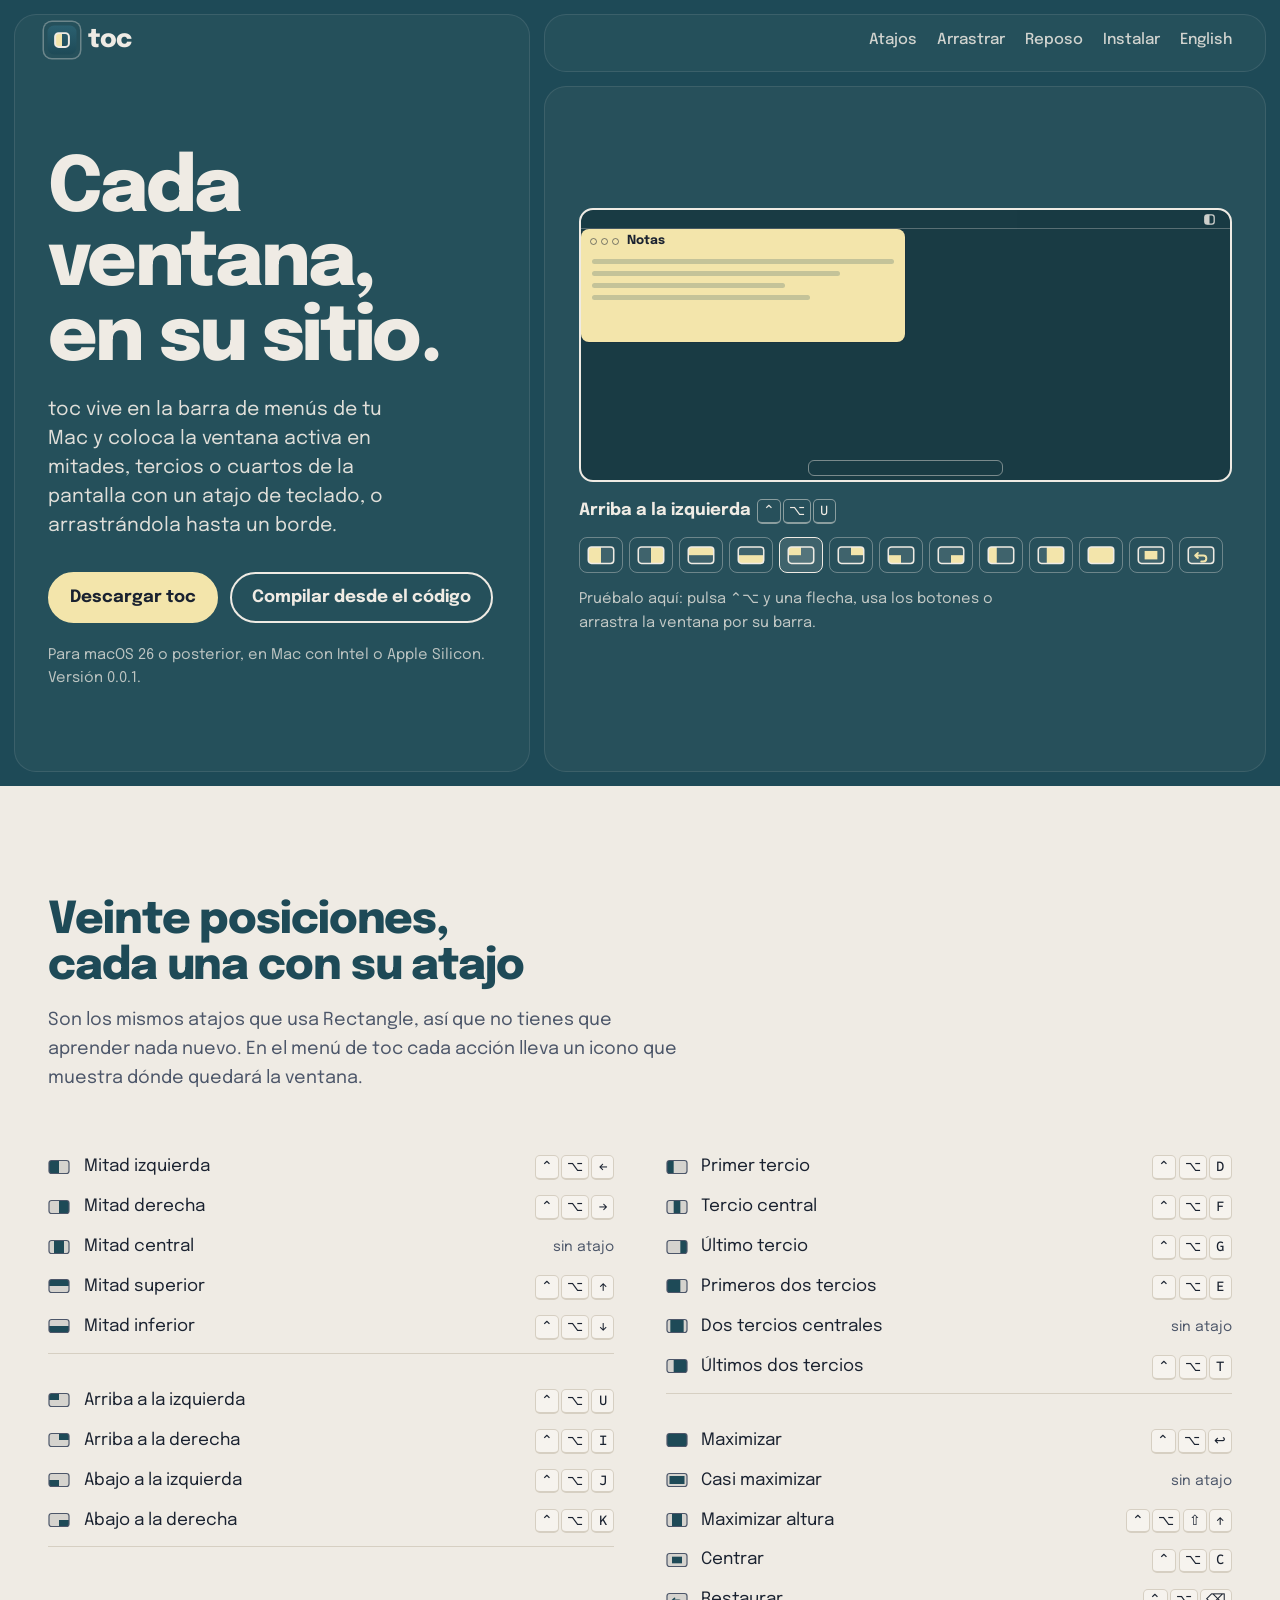
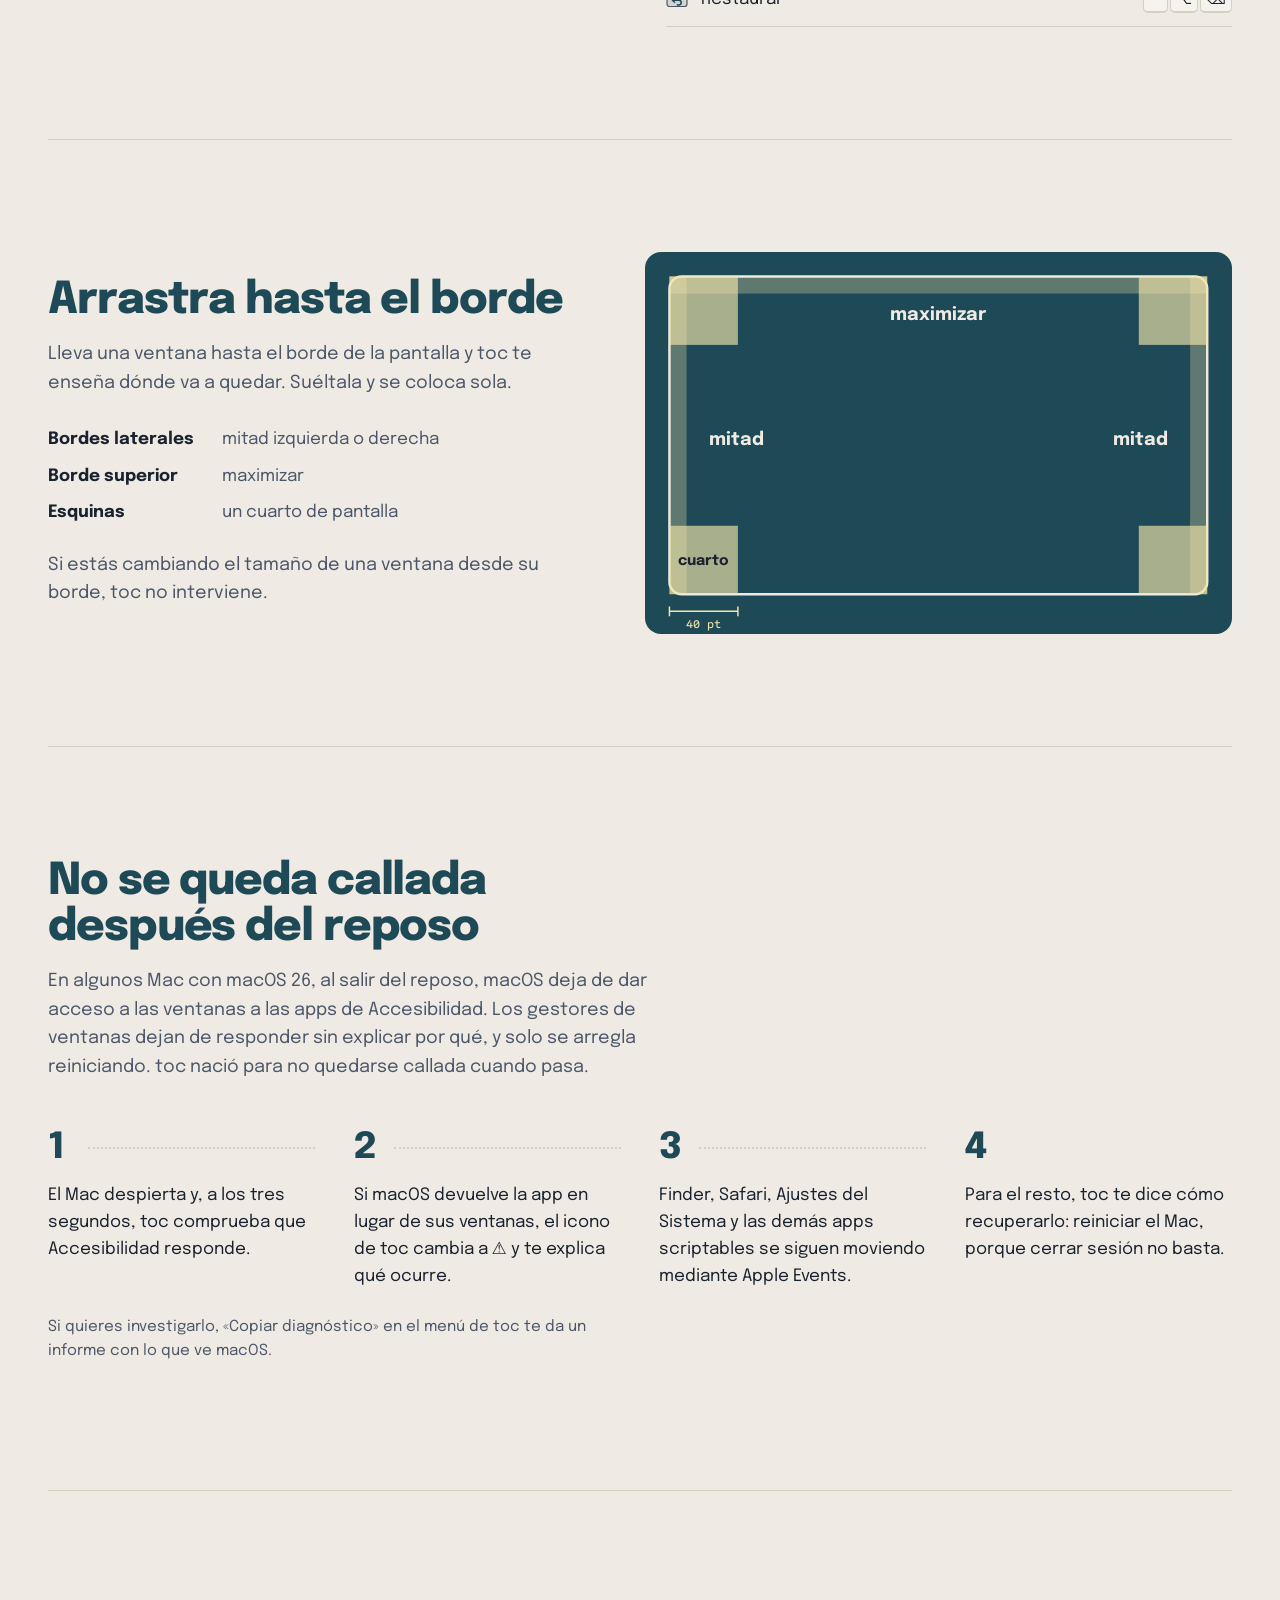
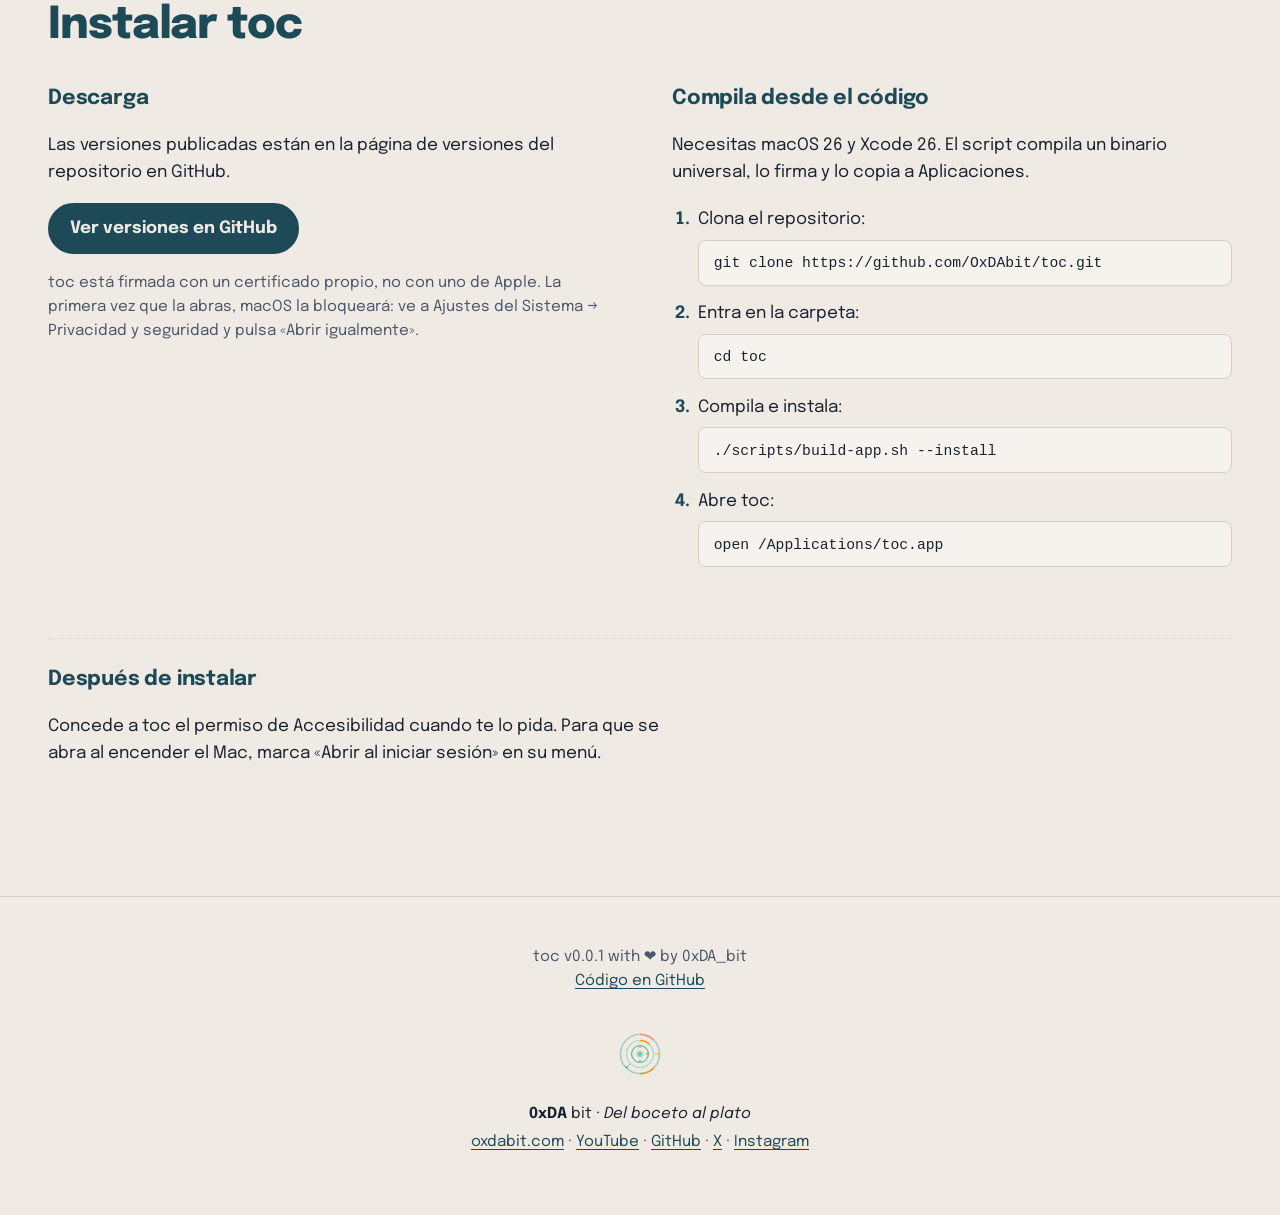
==== index.html @ fbb69087 "Vuelve a la demo limpia del principio, en azul petróleo La pantalla de la demo recupera el estilo de" ====
<!doctype html>
<!--
-------------------------------------------------------------------------------
Name:     index.html
Purpose:  Web de presentación de toc (castellano). Generada por
          tools/build.py: no se edita a mano.
Version:  v0.0.1
Author:   David Alvarez Medina aka 0xDA_bit
Created:  20/11/2026
-------------------------------------------------------------------------------
-->
<html lang="es">
<head>
<meta charset="utf-8">
<meta name="viewport" content="width=device-width, initial-scale=1">
<title>toc: coloca tus ventanas en macOS</title>
<meta name="description" content="toc es una app de la barra de menús para macOS que coloca la ventana activa en mitades, tercios o cuartos de la pantalla con un atajo o arrastrándola a un borde.">
<meta name="color-scheme" content="light dark">
<meta name="theme-color" content="#1e4a57">
<link rel="alternate" hreflang="es" href="https://oxdabit.github.io/toc/">
<link rel="alternate" hreflang="en" href="https://oxdabit.github.io/toc/en/">
<link rel="icon" href="assets/toc.svg" type="image/svg+xml">
<link rel="preconnect" href="https://fonts.googleapis.com">
<link rel="preconnect" href="https://fonts.gstatic.com" crossorigin>
<link rel="stylesheet" href="https://fonts.googleapis.com/css2?family=Epilogue:wght@400;500;700;800&family=Sometype+Mono:wght@500&display=swap">
<link rel="stylesheet" href="assets/style.css">
<script defer src="assets/demo.js"></script>
</head>
<body>
<a class="skip" href="#contenido">Saltar al contenido</a>

<header class="hero">
  <div class="hero-tiles" aria-hidden="true"><i></i><i></i><i></i></div>
  <nav class="top" aria-label="toc">
    <a class="wordmark" href="./"><img src="assets/toc.svg" alt="" width="36" height="36">toc</a>
    <ul>
      <li><a href="#atajos">Atajos</a></li>
      <li><a href="#arrastrar">Arrastrar</a></li>
      <li><a href="#reposo">Reposo</a></li>
      <li><a href="#instalar">Instalar</a></li>
      <li><a href="en/" hreflang="en" lang="en">English</a></li>
    </ul>
  </nav>

  <div class="hero-grid">
    <div class="hero-copy">
      <h1>Cada ventana, en su sitio.</h1>
      <p class="lede">toc vive en la barra de menús de tu Mac y coloca la ventana activa en mitades, tercios o cuartos de la pantalla con un atajo de teclado, o arrastrándola hasta un borde.</p>
      <p class="actions">
        <a class="button primary" href="https://github.com/OxDAbit/toc/releases">Descargar toc</a>
        <a class="button ghost" href="#compilar">Compilar desde el código</a>
      </p>
      <p class="requirements">Para macOS 26 o posterior, en Mac con Intel o Apple Silicon. Versión 0.0.1.</p>
    </div>

    <figure class="demo" data-demo aria-label="Demostración de toc">
      <div class="demo-screen">
        <div class="demo-menubar" aria-hidden="true"><img src="assets/toc-mono-light.svg" alt=""></div>
        <div class="demo-area">
          <div class="demo-footprint" hidden></div>
          <div class="demo-window" tabindex="0" role="application" aria-roledescription="Notas"
               aria-label="Notas">
            <div class="demo-titlebar"><span class="lights" aria-hidden="true"><i></i><i></i><i></i></span>Notas</div>
            <div class="demo-lines" aria-hidden="true"><i></i><i></i><i></i><i></i></div>
          </div>
        </div>
        <div class="demo-dock" aria-hidden="true"></div>
      </div>
      <figcaption>
        <p class="demo-status" aria-live="polite">Listo para probar</p>
        <div class="demo-buttons"><button type="button" data-action="leftHalf" title="Mitad izquierda (⌃⌥←)"><svg class="icon" viewBox="0 0 22 16" aria-hidden="true"><defs><clipPath id="c1"><rect x="1.0" y="1.5" width="20.0" height="13.0" rx="2.5"/></clipPath></defs><g clip-path="url(#c1)"><rect class="i-bg" x="1.0" y="1.5" width="20.0" height="13.0"/><rect class="i-zone" x="1.00" y="1.50" width="10.00" height="13.00"/></g><rect class="i-frame" x="1.0" y="1.5" width="20.0" height="13.0" rx="2.5"/></svg><span class="visually-hidden">Mitad izquierda</span></button><button type="button" data-action="rightHalf" title="Mitad derecha (⌃⌥→)"><svg class="icon" viewBox="0 0 22 16" aria-hidden="true"><defs><clipPath id="c2"><rect x="1.0" y="1.5" width="20.0" height="13.0" rx="2.5"/></clipPath></defs><g clip-path="url(#c2)"><rect class="i-bg" x="1.0" y="1.5" width="20.0" height="13.0"/><rect class="i-zone" x="11.00" y="1.50" width="10.00" height="13.00"/></g><rect class="i-frame" x="1.0" y="1.5" width="20.0" height="13.0" rx="2.5"/></svg><span class="visually-hidden">Mitad derecha</span></button><button type="button" data-action="topHalf" title="Mitad superior (⌃⌥↑)"><svg class="icon" viewBox="0 0 22 16" aria-hidden="true"><defs><clipPath id="c3"><rect x="1.0" y="1.5" width="20.0" height="13.0" rx="2.5"/></clipPath></defs><g clip-path="url(#c3)"><rect class="i-bg" x="1.0" y="1.5" width="20.0" height="13.0"/><rect class="i-zone" x="1.00" y="1.50" width="20.00" height="6.50"/></g><rect class="i-frame" x="1.0" y="1.5" width="20.0" height="13.0" rx="2.5"/></svg><span class="visually-hidden">Mitad superior</span></button><button type="button" data-action="bottomHalf" title="Mitad inferior (⌃⌥↓)"><svg class="icon" viewBox="0 0 22 16" aria-hidden="true"><defs><clipPath id="c4"><rect x="1.0" y="1.5" width="20.0" height="13.0" rx="2.5"/></clipPath></defs><g clip-path="url(#c4)"><rect class="i-bg" x="1.0" y="1.5" width="20.0" height="13.0"/><rect class="i-zone" x="1.00" y="8.00" width="20.00" height="6.50"/></g><rect class="i-frame" x="1.0" y="1.5" width="20.0" height="13.0" rx="2.5"/></svg><span class="visually-hidden">Mitad inferior</span></button><button type="button" data-action="topLeft" title="Arriba a la izquierda (⌃⌥U)"><svg class="icon" viewBox="0 0 22 16" aria-hidden="true"><defs><clipPath id="c5"><rect x="1.0" y="1.5" width="20.0" height="13.0" rx="2.5"/></clipPath></defs><g clip-path="url(#c5)"><rect class="i-bg" x="1.0" y="1.5" width="20.0" height="13.0"/><rect class="i-zone" x="1.00" y="1.50" width="10.00" height="6.50"/></g><rect class="i-frame" x="1.0" y="1.5" width="20.0" height="13.0" rx="2.5"/></svg><span class="visually-hidden">Arriba a la izquierda</span></button><button type="button" data-action="topRight" title="Arriba a la derecha (⌃⌥I)"><svg class="icon" viewBox="0 0 22 16" aria-hidden="true"><defs><clipPath id="c6"><rect x="1.0" y="1.5" width="20.0" height="13.0" rx="2.5"/></clipPath></defs><g clip-path="url(#c6)"><rect class="i-bg" x="1.0" y="1.5" width="20.0" height="13.0"/><rect class="i-zone" x="11.00" y="1.50" width="10.00" height="6.50"/></g><rect class="i-frame" x="1.0" y="1.5" width="20.0" height="13.0" rx="2.5"/></svg><span class="visually-hidden">Arriba a la derecha</span></button><button type="button" data-action="bottomLeft" title="Abajo a la izquierda (⌃⌥J)"><svg class="icon" viewBox="0 0 22 16" aria-hidden="true"><defs><clipPath id="c7"><rect x="1.0" y="1.5" width="20.0" height="13.0" rx="2.5"/></clipPath></defs><g clip-path="url(#c7)"><rect class="i-bg" x="1.0" y="1.5" width="20.0" height="13.0"/><rect class="i-zone" x="1.00" y="8.00" width="10.00" height="6.50"/></g><rect class="i-frame" x="1.0" y="1.5" width="20.0" height="13.0" rx="2.5"/></svg><span class="visually-hidden">Abajo a la izquierda</span></button><button type="button" data-action="bottomRight" title="Abajo a la derecha (⌃⌥K)"><svg class="icon" viewBox="0 0 22 16" aria-hidden="true"><defs><clipPath id="c8"><rect x="1.0" y="1.5" width="20.0" height="13.0" rx="2.5"/></clipPath></defs><g clip-path="url(#c8)"><rect class="i-bg" x="1.0" y="1.5" width="20.0" height="13.0"/><rect class="i-zone" x="11.00" y="8.00" width="10.00" height="6.50"/></g><rect class="i-frame" x="1.0" y="1.5" width="20.0" height="13.0" rx="2.5"/></svg><span class="visually-hidden">Abajo a la derecha</span></button><button type="button" data-action="firstThird" title="Primer tercio (⌃⌥D)"><svg class="icon" viewBox="0 0 22 16" aria-hidden="true"><defs><clipPath id="c9"><rect x="1.0" y="1.5" width="20.0" height="13.0" rx="2.5"/></clipPath></defs><g clip-path="url(#c9)"><rect class="i-bg" x="1.0" y="1.5" width="20.0" height="13.0"/><rect class="i-zone" x="1.00" y="1.50" width="6.67" height="13.00"/></g><rect class="i-frame" x="1.0" y="1.5" width="20.0" height="13.0" rx="2.5"/></svg><span class="visually-hidden">Primer tercio</span></button><button type="button" data-action="lastTwoThirds" title="Últimos dos tercios (⌃⌥T)"><svg class="icon" viewBox="0 0 22 16" aria-hidden="true"><defs><clipPath id="c10"><rect x="1.0" y="1.5" width="20.0" height="13.0" rx="2.5"/></clipPath></defs><g clip-path="url(#c10)"><rect class="i-bg" x="1.0" y="1.5" width="20.0" height="13.0"/><rect class="i-zone" x="7.67" y="1.50" width="13.33" height="13.00"/></g><rect class="i-frame" x="1.0" y="1.5" width="20.0" height="13.0" rx="2.5"/></svg><span class="visually-hidden">Últimos dos tercios</span></button><button type="button" data-action="maximize" title="Maximizar (⌃⌥↩)"><svg class="icon" viewBox="0 0 22 16" aria-hidden="true"><defs><clipPath id="c11"><rect x="1.0" y="1.5" width="20.0" height="13.0" rx="2.5"/></clipPath></defs><g clip-path="url(#c11)"><rect class="i-bg" x="1.0" y="1.5" width="20.0" height="13.0"/><rect class="i-zone" x="1.00" y="1.50" width="20.00" height="13.00"/></g><rect class="i-frame" x="1.0" y="1.5" width="20.0" height="13.0" rx="2.5"/></svg><span class="visually-hidden">Maximizar</span></button><button type="button" data-action="center" title="Centrar (⌃⌥C)"><svg class="icon" viewBox="0 0 22 16" aria-hidden="true"><defs><clipPath id="c12"><rect x="1.0" y="1.5" width="20.0" height="13.0" rx="2.5"/></clipPath></defs><g clip-path="url(#c12)"><rect class="i-bg" x="1.0" y="1.5" width="20.0" height="13.0"/><rect class="i-zone" x="6.00" y="4.68" width="10.00" height="6.64"/></g><rect class="i-frame" x="1.0" y="1.5" width="20.0" height="13.0" rx="2.5"/></svg><span class="visually-hidden">Centrar</span></button><button type="button" data-action="restore" title="Restaurar (⌃⌥⌫)"><svg class="icon" viewBox="0 0 22 16" aria-hidden="true"><defs><clipPath id="c13"><rect x="1.0" y="1.5" width="20.0" height="13.0" rx="2.5"/></clipPath></defs><g clip-path="url(#c13)"><rect class="i-bg" x="1.0" y="1.5" width="20.0" height="13.0"/></g><path class="i-arrow" d="M8.6 6.2 6.4 8.2l2.2 2M6.6 8.2h6.2a2.4 2.4 0 0 1 0 4.8h-1.6"/><rect class="i-frame" x="1.0" y="1.5" width="20.0" height="13.0" rx="2.5"/></svg><span class="visually-hidden">Restaurar</span></button></div>
        <p class="demo-hint">Pruébalo aquí: pulsa ⌃⌥ y una flecha, usa los botones o arrastra la ventana por su barra.</p>
      </figcaption>
      <script type="application/json" class="demo-labels">{"leftHalf": "Mitad izquierda", "rightHalf": "Mitad derecha", "centerHalf": "Mitad central", "topHalf": "Mitad superior", "bottomHalf": "Mitad inferior", "topLeft": "Arriba a la izquierda", "topRight": "Arriba a la derecha", "bottomLeft": "Abajo a la izquierda", "bottomRight": "Abajo a la derecha", "firstThird": "Primer tercio", "centerThird": "Tercio central", "lastThird": "Último tercio", "firstTwoThirds": "Primeros dos tercios", "centerTwoThirds": "Dos tercios centrales", "lastTwoThirds": "Últimos dos tercios", "maximize": "Maximizar", "almostMaximize": "Casi maximizar", "maximizeHeight": "Maximizar altura", "center": "Centrar", "restore": "Restaurar", "_ready": "Listo para probar", "_empty": "No hay ninguna posición anterior"}</script>
    </figure>
  </div>
</header>

<main id="contenido">
  <section id="atajos" class="section">
    <div class="section-head">
      <h2>Veinte posiciones, cada una con su atajo</h2>
      <p>Son los mismos atajos que usa Rectangle, así que no tienes que aprender nada nuevo. En el menú de toc cada acción lleva un icono que muestra dónde quedará la ventana.</p>
    </div>
    <div class="menu"><ul class="menu-group"><li><svg class="icon" viewBox="0 0 22 16" aria-hidden="true"><defs><clipPath id="c14"><rect x="1.0" y="1.5" width="20.0" height="13.0" rx="2.5"/></clipPath></defs><g clip-path="url(#c14)"><rect class="i-bg" x="1.0" y="1.5" width="20.0" height="13.0"/><rect class="i-zone" x="1.00" y="1.50" width="10.00" height="13.00"/></g><rect class="i-frame" x="1.0" y="1.5" width="20.0" height="13.0" rx="2.5"/></svg><span class="name">Mitad izquierda</span><span class="combo"><kbd>⌃</kbd><kbd>⌥</kbd><kbd>←</kbd></span></li><li><svg class="icon" viewBox="0 0 22 16" aria-hidden="true"><defs><clipPath id="c15"><rect x="1.0" y="1.5" width="20.0" height="13.0" rx="2.5"/></clipPath></defs><g clip-path="url(#c15)"><rect class="i-bg" x="1.0" y="1.5" width="20.0" height="13.0"/><rect class="i-zone" x="11.00" y="1.50" width="10.00" height="13.00"/></g><rect class="i-frame" x="1.0" y="1.5" width="20.0" height="13.0" rx="2.5"/></svg><span class="name">Mitad derecha</span><span class="combo"><kbd>⌃</kbd><kbd>⌥</kbd><kbd>→</kbd></span></li><li><svg class="icon" viewBox="0 0 22 16" aria-hidden="true"><defs><clipPath id="c16"><rect x="1.0" y="1.5" width="20.0" height="13.0" rx="2.5"/></clipPath></defs><g clip-path="url(#c16)"><rect class="i-bg" x="1.0" y="1.5" width="20.0" height="13.0"/><rect class="i-zone" x="6.00" y="1.50" width="10.00" height="13.00"/></g><rect class="i-frame" x="1.0" y="1.5" width="20.0" height="13.0" rx="2.5"/></svg><span class="name">Mitad central</span><span class="combo"><span class="none">sin atajo</span></span></li><li><svg class="icon" viewBox="0 0 22 16" aria-hidden="true"><defs><clipPath id="c17"><rect x="1.0" y="1.5" width="20.0" height="13.0" rx="2.5"/></clipPath></defs><g clip-path="url(#c17)"><rect class="i-bg" x="1.0" y="1.5" width="20.0" height="13.0"/><rect class="i-zone" x="1.00" y="1.50" width="20.00" height="6.50"/></g><rect class="i-frame" x="1.0" y="1.5" width="20.0" height="13.0" rx="2.5"/></svg><span class="name">Mitad superior</span><span class="combo"><kbd>⌃</kbd><kbd>⌥</kbd><kbd>↑</kbd></span></li><li><svg class="icon" viewBox="0 0 22 16" aria-hidden="true"><defs><clipPath id="c18"><rect x="1.0" y="1.5" width="20.0" height="13.0" rx="2.5"/></clipPath></defs><g clip-path="url(#c18)"><rect class="i-bg" x="1.0" y="1.5" width="20.0" height="13.0"/><rect class="i-zone" x="1.00" y="8.00" width="20.00" height="6.50"/></g><rect class="i-frame" x="1.0" y="1.5" width="20.0" height="13.0" rx="2.5"/></svg><span class="name">Mitad inferior</span><span class="combo"><kbd>⌃</kbd><kbd>⌥</kbd><kbd>↓</kbd></span></li></ul>
<ul class="menu-group"><li><svg class="icon" viewBox="0 0 22 16" aria-hidden="true"><defs><clipPath id="c19"><rect x="1.0" y="1.5" width="20.0" height="13.0" rx="2.5"/></clipPath></defs><g clip-path="url(#c19)"><rect class="i-bg" x="1.0" y="1.5" width="20.0" height="13.0"/><rect class="i-zone" x="1.00" y="1.50" width="10.00" height="6.50"/></g><rect class="i-frame" x="1.0" y="1.5" width="20.0" height="13.0" rx="2.5"/></svg><span class="name">Arriba a la izquierda</span><span class="combo"><kbd>⌃</kbd><kbd>⌥</kbd><kbd>U</kbd></span></li><li><svg class="icon" viewBox="0 0 22 16" aria-hidden="true"><defs><clipPath id="c20"><rect x="1.0" y="1.5" width="20.0" height="13.0" rx="2.5"/></clipPath></defs><g clip-path="url(#c20)"><rect class="i-bg" x="1.0" y="1.5" width="20.0" height="13.0"/><rect class="i-zone" x="11.00" y="1.50" width="10.00" height="6.50"/></g><rect class="i-frame" x="1.0" y="1.5" width="20.0" height="13.0" rx="2.5"/></svg><span class="name">Arriba a la derecha</span><span class="combo"><kbd>⌃</kbd><kbd>⌥</kbd><kbd>I</kbd></span></li><li><svg class="icon" viewBox="0 0 22 16" aria-hidden="true"><defs><clipPath id="c21"><rect x="1.0" y="1.5" width="20.0" height="13.0" rx="2.5"/></clipPath></defs><g clip-path="url(#c21)"><rect class="i-bg" x="1.0" y="1.5" width="20.0" height="13.0"/><rect class="i-zone" x="1.00" y="8.00" width="10.00" height="6.50"/></g><rect class="i-frame" x="1.0" y="1.5" width="20.0" height="13.0" rx="2.5"/></svg><span class="name">Abajo a la izquierda</span><span class="combo"><kbd>⌃</kbd><kbd>⌥</kbd><kbd>J</kbd></span></li><li><svg class="icon" viewBox="0 0 22 16" aria-hidden="true"><defs><clipPath id="c22"><rect x="1.0" y="1.5" width="20.0" height="13.0" rx="2.5"/></clipPath></defs><g clip-path="url(#c22)"><rect class="i-bg" x="1.0" y="1.5" width="20.0" height="13.0"/><rect class="i-zone" x="11.00" y="8.00" width="10.00" height="6.50"/></g><rect class="i-frame" x="1.0" y="1.5" width="20.0" height="13.0" rx="2.5"/></svg><span class="name">Abajo a la derecha</span><span class="combo"><kbd>⌃</kbd><kbd>⌥</kbd><kbd>K</kbd></span></li></ul>
<ul class="menu-group"><li><svg class="icon" viewBox="0 0 22 16" aria-hidden="true"><defs><clipPath id="c23"><rect x="1.0" y="1.5" width="20.0" height="13.0" rx="2.5"/></clipPath></defs><g clip-path="url(#c23)"><rect class="i-bg" x="1.0" y="1.5" width="20.0" height="13.0"/><rect class="i-zone" x="1.00" y="1.50" width="6.67" height="13.00"/></g><rect class="i-frame" x="1.0" y="1.5" width="20.0" height="13.0" rx="2.5"/></svg><span class="name">Primer tercio</span><span class="combo"><kbd>⌃</kbd><kbd>⌥</kbd><kbd>D</kbd></span></li><li><svg class="icon" viewBox="0 0 22 16" aria-hidden="true"><defs><clipPath id="c24"><rect x="1.0" y="1.5" width="20.0" height="13.0" rx="2.5"/></clipPath></defs><g clip-path="url(#c24)"><rect class="i-bg" x="1.0" y="1.5" width="20.0" height="13.0"/><rect class="i-zone" x="7.67" y="1.50" width="6.67" height="13.00"/></g><rect class="i-frame" x="1.0" y="1.5" width="20.0" height="13.0" rx="2.5"/></svg><span class="name">Tercio central</span><span class="combo"><kbd>⌃</kbd><kbd>⌥</kbd><kbd>F</kbd></span></li><li><svg class="icon" viewBox="0 0 22 16" aria-hidden="true"><defs><clipPath id="c25"><rect x="1.0" y="1.5" width="20.0" height="13.0" rx="2.5"/></clipPath></defs><g clip-path="url(#c25)"><rect class="i-bg" x="1.0" y="1.5" width="20.0" height="13.0"/><rect class="i-zone" x="14.33" y="1.50" width="6.67" height="13.00"/></g><rect class="i-frame" x="1.0" y="1.5" width="20.0" height="13.0" rx="2.5"/></svg><span class="name">Último tercio</span><span class="combo"><kbd>⌃</kbd><kbd>⌥</kbd><kbd>G</kbd></span></li><li><svg class="icon" viewBox="0 0 22 16" aria-hidden="true"><defs><clipPath id="c26"><rect x="1.0" y="1.5" width="20.0" height="13.0" rx="2.5"/></clipPath></defs><g clip-path="url(#c26)"><rect class="i-bg" x="1.0" y="1.5" width="20.0" height="13.0"/><rect class="i-zone" x="1.00" y="1.50" width="13.33" height="13.00"/></g><rect class="i-frame" x="1.0" y="1.5" width="20.0" height="13.0" rx="2.5"/></svg><span class="name">Primeros dos tercios</span><span class="combo"><kbd>⌃</kbd><kbd>⌥</kbd><kbd>E</kbd></span></li><li><svg class="icon" viewBox="0 0 22 16" aria-hidden="true"><defs><clipPath id="c27"><rect x="1.0" y="1.5" width="20.0" height="13.0" rx="2.5"/></clipPath></defs><g clip-path="url(#c27)"><rect class="i-bg" x="1.0" y="1.5" width="20.0" height="13.0"/><rect class="i-zone" x="4.33" y="1.50" width="13.33" height="13.00"/></g><rect class="i-frame" x="1.0" y="1.5" width="20.0" height="13.0" rx="2.5"/></svg><span class="name">Dos tercios centrales</span><span class="combo"><span class="none">sin atajo</span></span></li><li><svg class="icon" viewBox="0 0 22 16" aria-hidden="true"><defs><clipPath id="c28"><rect x="1.0" y="1.5" width="20.0" height="13.0" rx="2.5"/></clipPath></defs><g clip-path="url(#c28)"><rect class="i-bg" x="1.0" y="1.5" width="20.0" height="13.0"/><rect class="i-zone" x="7.67" y="1.50" width="13.33" height="13.00"/></g><rect class="i-frame" x="1.0" y="1.5" width="20.0" height="13.0" rx="2.5"/></svg><span class="name">Últimos dos tercios</span><span class="combo"><kbd>⌃</kbd><kbd>⌥</kbd><kbd>T</kbd></span></li></ul>
<ul class="menu-group"><li><svg class="icon" viewBox="0 0 22 16" aria-hidden="true"><defs><clipPath id="c29"><rect x="1.0" y="1.5" width="20.0" height="13.0" rx="2.5"/></clipPath></defs><g clip-path="url(#c29)"><rect class="i-bg" x="1.0" y="1.5" width="20.0" height="13.0"/><rect class="i-zone" x="1.00" y="1.50" width="20.00" height="13.00"/></g><rect class="i-frame" x="1.0" y="1.5" width="20.0" height="13.0" rx="2.5"/></svg><span class="name">Maximizar</span><span class="combo"><kbd>⌃</kbd><kbd>⌥</kbd><kbd>↩</kbd></span></li><li><svg class="icon" viewBox="0 0 22 16" aria-hidden="true"><defs><clipPath id="c30"><rect x="1.0" y="1.5" width="20.0" height="13.0" rx="2.5"/></clipPath></defs><g clip-path="url(#c30)"><rect class="i-bg" x="1.0" y="1.5" width="20.0" height="13.0"/><rect class="i-zone" x="3.50" y="4.00" width="15.00" height="8.00"/></g><rect class="i-frame" x="1.0" y="1.5" width="20.0" height="13.0" rx="2.5"/></svg><span class="name">Casi maximizar</span><span class="combo"><span class="none">sin atajo</span></span></li><li><svg class="icon" viewBox="0 0 22 16" aria-hidden="true"><defs><clipPath id="c31"><rect x="1.0" y="1.5" width="20.0" height="13.0" rx="2.5"/></clipPath></defs><g clip-path="url(#c31)"><rect class="i-bg" x="1.0" y="1.5" width="20.0" height="13.0"/><rect class="i-zone" x="6.00" y="1.50" width="10.00" height="13.00"/></g><rect class="i-frame" x="1.0" y="1.5" width="20.0" height="13.0" rx="2.5"/></svg><span class="name">Maximizar altura</span><span class="combo"><kbd>⌃</kbd><kbd>⌥</kbd><kbd>⇧</kbd><kbd>↑</kbd></span></li><li><svg class="icon" viewBox="0 0 22 16" aria-hidden="true"><defs><clipPath id="c32"><rect x="1.0" y="1.5" width="20.0" height="13.0" rx="2.5"/></clipPath></defs><g clip-path="url(#c32)"><rect class="i-bg" x="1.0" y="1.5" width="20.0" height="13.0"/><rect class="i-zone" x="6.00" y="4.68" width="10.00" height="6.64"/></g><rect class="i-frame" x="1.0" y="1.5" width="20.0" height="13.0" rx="2.5"/></svg><span class="name">Centrar</span><span class="combo"><kbd>⌃</kbd><kbd>⌥</kbd><kbd>C</kbd></span></li><li><svg class="icon" viewBox="0 0 22 16" aria-hidden="true"><defs><clipPath id="c33"><rect x="1.0" y="1.5" width="20.0" height="13.0" rx="2.5"/></clipPath></defs><g clip-path="url(#c33)"><rect class="i-bg" x="1.0" y="1.5" width="20.0" height="13.0"/></g><path class="i-arrow" d="M8.6 6.2 6.4 8.2l2.2 2M6.6 8.2h6.2a2.4 2.4 0 0 1 0 4.8h-1.6"/><rect class="i-frame" x="1.0" y="1.5" width="20.0" height="13.0" rx="2.5"/></svg><span class="name">Restaurar</span><span class="combo"><kbd>⌃</kbd><kbd>⌥</kbd><kbd>⌫</kbd></span></li></ul></div>
  </section>

  <section id="arrastrar" class="section split">
    <div class="section-head">
      <h2>Arrastra hasta el borde</h2>
      <p>Lleva una ventana hasta el borde de la pantalla y toc te enseña dónde va a quedar. Suéltala y se coloca sola.</p>
      <dl class="zones">
        <div><dt>Bordes laterales</dt><dd>mitad izquierda o derecha</dd></div>
        <div><dt>Borde superior</dt><dd>maximizar</dd></div>
        <div><dt>Esquinas</dt><dd>un cuarto de pantalla</dd></div>
      </dl>
      <p class="note">Si estás cambiando el tamaño de una ventana desde su borde, toc no interviene.</p>
    </div>
    <svg class="blueprint" viewBox="0 0 480 312" role="img" aria-labelledby="bp-title">
  <title id="bp-title">Arrastra hasta el borde</title>
  <rect class="bp-screen" x="20" y="20" width="440" height="260" rx="10"/>
  <rect class="bp-band" x="20" y="20" width="440" height="14"/>
  <rect class="bp-band" x="20" y="20" width="14" height="260"/>
  <rect class="bp-band" x="446" y="20" width="14" height="260"/>
  <rect class="bp-corner" x="20" y="20" width="56" height="56"/>
  <rect class="bp-corner" x="404" y="20" width="56" height="56"/>
  <rect class="bp-corner" x="20" y="224" width="56" height="56"/>
  <rect class="bp-corner" x="404" y="224" width="56" height="56"/>
  <text class="bp-label" x="240" y="56" text-anchor="middle">maximizar</text>
  <text class="bp-label" x="52" y="158" text-anchor="start">mitad</text>
  <text class="bp-label" x="428" y="158" text-anchor="end">mitad</text>
  <text class="bp-label bp-small" x="48" y="256" text-anchor="middle">cuarto</text>
  <path class="bp-dim" d="M20 294h56M20 290v8M76 290v8"/>
  <text class="bp-dim-text" x="48" y="308" text-anchor="middle">40 pt</text>
</svg>
  </section>

  <section id="reposo" class="section sleep">
    <div class="section-head">
      <h2>No se queda callada después del reposo</h2>
      <p>En algunos Mac con macOS 26, al salir del reposo, macOS deja de dar acceso a las ventanas a las apps de Accesibilidad. Los gestores de ventanas dejan de responder sin explicar por qué, y solo se arregla reiniciando. toc nació para no quedarse callada cuando pasa.</p>
    </div>
    <ol class="steps"><li>El Mac despierta y, a los tres segundos, toc comprueba que Accesibilidad responde.</li><li>Si macOS devuelve la app en lugar de sus ventanas, el icono de toc cambia a ⚠︎ y te explica qué ocurre.</li><li>Finder, Safari, Ajustes del Sistema y las demás apps scriptables se siguen moviendo mediante Apple Events.</li><li>Para el resto, toc te dice cómo recuperarlo: reiniciar el Mac, porque cerrar sesión no basta.</li></ol>
    <p class="note">Si quieres investigarlo, «Copiar diagnóstico» en el menú de toc te da un informe con lo que ve macOS.</p>
  </section>

  <section id="instalar" class="section">
    <h2>Instalar toc</h2>
    <div class="install">
      <div>
        <h3>Descarga</h3>
        <p>Las versiones publicadas están en la página de versiones del repositorio en GitHub.</p>
        <p><a class="button primary" href="https://github.com/OxDAbit/toc/releases">Ver versiones en GitHub</a></p>
        <p class="note">toc está firmada con un certificado propio, no con uno de Apple. La primera vez que la abras, macOS la bloqueará: ve a Ajustes del Sistema → Privacidad y seguridad y pulsa «Abrir igualmente».</p>
      </div>
      <div id="compilar">
        <h3>Compila desde el código</h3>
        <p>Necesitas macOS 26 y Xcode 26. El script compila un binario universal, lo firma y lo copia a Aplicaciones.</p>
        <ol class="commands"><li>Clona el repositorio:<pre><code>git clone https://github.com/OxDAbit/toc.git</code></pre></li><li>Entra en la carpeta:<pre><code>cd toc</code></pre></li><li>Compila e instala:<pre><code>./scripts/build-app.sh --install</code></pre></li><li>Abre toc:<pre><code>open /Applications/toc.app</code></pre></li></ol>
      </div>
    </div>
    <div class="after">
      <h3>Después de instalar</h3>
      <p>Concede a toc el permiso de Accesibilidad cuando te lo pida. Para que se abra al encender el Mac, marca «Abrir al iniciar sesión» en su menú.</p>
    </div>
  </section>
</main>

<footer class="footer">
  <p class="meta">toc v0.0.1 with ❤️ by 0xDA_bit<br><a href="https://github.com/OxDAbit/toc">Código en GitHub</a></p>
  <a class="brand-mark" href="https://oxdabit.com"><img src="assets/oxdabit.svg" alt="Isotipo de 0xDA bit" width="56" height="56"></a>
  <p class="brand"><b>0xDA</b> bit · <i>Del boceto al plato</i></p>
  <p class="links"><a href="https://oxdabit.com">oxdabit.com</a> · <a href="https://www.youtube.com/@0xDAbitLabs">YouTube</a> · <a href="https://github.com/OxDAbit">GitHub</a> · <a href="https://x.com/0xDA_bit">X</a> · <a href="https://www.instagram.com/oxdabitlabs/">Instagram</a></p>
</footer>
</body>
</html>
---- assets/style.css ----
/*
-------------------------------------------------------------------------------
Name:     assets/style.css
Purpose:  Estilos de la web de toc. Idea: la portada en azul petróleo,
          organizada como un escritorio con ventanas en mosaico;
          el resto de la página es papel claro (u oscuro, según el sistema).
Version:  v0.0.1
Author:   David Alvarez Medina aka 0xDA_bit
Created:  20/11/2026
-------------------------------------------------------------------------------
*/

:root {
  /* Paleta de 0xDA bit */
  --cyan: #1c3f6e;          /* azul cianotipo de 0xDA bit */
  --petrol: #1e4a57;        /* azul petróleo: el color propio de toc */
  --petrol-light: #84b8c4;  /* petróleo claro para fondos oscuros */
  --paper: #efebe4;         /* blanco roto */
  --vanilla: #f3e5ab;       /* vainilla: lo que se coloca */
  --ink: #1a2230;
  --sky: #6f9bd8;           /* azul claro para fondos oscuros */

  /* Papel (modo claro) */
  --bg: var(--paper);
  --text: var(--ink);
  --muted: #4c5669;
  --rule: #d6cfc2;
  --surface: #f6f3ee;
  --zone: var(--petrol);
  --link: var(--petrol);
  --heading: var(--petrol);

  --font: "Epilogue", ui-sans-serif, system-ui, sans-serif;
  --mono: "Sometype Mono", ui-monospace, "SF Mono", monospace;
  --measure: 64ch;
  --gutter: clamp(16px, 4vw, 48px);
  --ease: cubic-bezier(0.2, 0.8, 0.2, 1);
}

@media (prefers-color-scheme: dark) {
  :root {
    --bg: #0d2a32;
    --text: var(--paper);
    --muted: #a8b4c8;
    --rule: #24505c;
    --surface: #123741;
    --zone: var(--petrol-light);
    --heading: var(--petrol-light);
    --link: #a3d0da;
  }
}

*, *::before, *::after { box-sizing: border-box; }

html { scroll-behavior: smooth; }

body {
  margin: 0;
  background: var(--bg);
  color: var(--text);
  font: 400 1.0625rem/1.6 var(--font);
  -webkit-font-smoothing: antialiased;
  text-rendering: optimizeLegibility;
}

a { color: var(--link); text-underline-offset: 0.18em; }

:focus-visible {
  outline: 3px solid var(--vanilla);
  outline-offset: 3px;
  border-radius: 4px;
}

.skip {
  position: absolute;
  left: var(--gutter);
  top: -100px;
  padding: 0.5rem 0.9rem;
  background: var(--vanilla);
  color: var(--ink);
  z-index: 10;
}
.skip:focus { top: 12px; }

.visually-hidden {
  position: absolute !important;
  width: 1px; height: 1px;
  overflow: hidden;
  clip: rect(0 0 0 0);
  white-space: nowrap;
}

kbd {
  display: inline-block;
  min-width: 1.6em;
  padding: 0.05em 0.35em;
  margin-left: 0.15em;
  border: 1px solid var(--rule);
  border-bottom-width: 2px;
  border-radius: 5px;
  background: var(--surface);
  font: 500 0.85em/1.4 var(--mono);
  text-align: center;
}

/* ---------- Portada: el plano ---------- */

.hero {
  position: relative;
  overflow: hidden;
  color: var(--paper);
  background-color: var(--petrol);
  padding: 0 var(--gutter) clamp(48px, 8vw, 96px);
}
.hero > :not(.hero-tiles) { position: relative; z-index: 1; }

/* Fondo: la propia portada está «colocada» como un escritorio en mosaico:
   una ventana a la izquierda para el texto y, a la derecha, una franja para
   la navegación y otra para la demo. */
.hero-tiles {
  position: absolute;
  inset: 14px;
  display: grid;
  grid-template-columns: 5fr 7fr;
  grid-template-rows: 58px 1fr;
  gap: 14px;
  pointer-events: none;
}
.hero-tiles i {
  border-radius: 22px;
  background: rgba(239, 235, 228, 0.035);
  border: 1px solid rgba(239, 235, 228, 0.1);
}
.hero-tiles i:first-child { grid-row: 1 / span 2; }
.hero-tiles i:last-child { background: rgba(243, 229, 171, 0.045); }
.hero a { color: inherit; }

.top {
  display: flex;
  align-items: center;
  justify-content: space-between;
  gap: 1rem;
  max-width: 1200px;
  margin: 0 auto;
  padding: 20px 0;
}
.wordmark {
  display: inline-flex;
  align-items: center;
  gap: 0.5rem;
  font-weight: 800;
  font-size: 1.6rem;
  letter-spacing: -0.04em;
  text-decoration: none;
}
.wordmark img { display: block; width: 36px; height: 36px; margin: -4px 0 -4px -4px; border-radius: 22%; box-shadow: 0 0 0 1.5px rgba(239, 235, 228, 0.35); }
.top ul {
  display: flex;
  flex-wrap: wrap;
  gap: 0.25rem 1.25rem;
  margin: 0;
  padding: 0;
  list-style: none;
  font-weight: 500;
  font-size: 0.95rem;
}
.top ul a { text-decoration: none; opacity: 0.85; }
.top ul a:hover { opacity: 1; text-decoration: underline; }

.hero-grid {
  display: grid;
  grid-template-columns: minmax(0, 5fr) minmax(0, 7fr);
  gap: clamp(32px, 5vw, 72px);
  align-items: center;
  max-width: 1200px;
  margin: clamp(24px, 6vw, 72px) auto 0;
}

h1 {
  margin: 0 0 1.25rem;
  font-weight: 800;
  font-size: clamp(2.6rem, 6.2vw, 4.75rem);
  line-height: 0.98;
  letter-spacing: -0.035em;
  text-wrap: balance;
}
.lede {
  max-width: 34ch;
  margin: 0 0 2rem;
  font-size: 1.2rem;
  line-height: 1.5;
  opacity: 0.92;
}
.actions { display: flex; flex-wrap: wrap; gap: 0.75rem; margin: 0 0 1.25rem; }
.requirements { margin: 0; font-size: 0.92rem; opacity: 0.75; }

.button {
  display: inline-flex;
  align-items: center;
  min-height: 46px;
  padding: 0.6rem 1.25rem;
  border-radius: 999px;
  font-weight: 700;
  text-decoration: none;
  border: 2px solid currentColor;
}
.button.primary { background: var(--vanilla); color: var(--ink); border-color: var(--vanilla); }
.button.primary:hover { background: #f8eec7; }
.button.ghost { color: inherit; }
.button.ghost:hover { background: rgba(239, 235, 228, 0.1); }
main .button.primary { background: var(--petrol); color: var(--paper); border-color: var(--petrol); }
@media (prefers-color-scheme: dark) {
  main .button.primary { background: var(--vanilla); color: var(--ink); border-color: var(--vanilla); }
}

/* ---------- Demo: el contenido de una pantalla, en líneas limpias ---------- */

.demo { margin: 0; }

.demo-screen {
  position: relative;
  aspect-ratio: 43 / 18;          /* la proporción de un monitor ultrapanorámico */
  border: 2px solid var(--paper);
  border-radius: 14px;
  overflow: hidden;
  background: rgba(13, 42, 50, 0.55);
  touch-action: none;
}
.demo-menubar {
  height: 7%;
  min-height: 14px;
  border-bottom: 1px solid rgba(239, 235, 228, 0.35);
  padding: 0 2%;
  display: flex;
  align-items: center;
  justify-content: flex-end;
  opacity: 0.85;
}
.demo-menubar img { display: block; width: clamp(10px, 1.4vw, 15px); height: auto; }
.demo-area {
  position: absolute;
  top: 7%;
  bottom: 9%;
  left: 0;
  right: 0;
}
.demo-dock {
  position: absolute;
  bottom: 1.5%;
  left: 35%;
  right: 35%;
  height: 6%;
  border: 1px solid rgba(239, 235, 228, 0.45);
  border-radius: 6px;
}

.demo-window,
.demo-footprint {
  position: absolute;
  left: calc(var(--x, 0.3) * 100%);
  top: calc(var(--y, 0.2) * 100%);
  width: calc(var(--w, 0.4) * 100%);
  height: calc(var(--h, 0.6) * 100%);
}
.demo-window {
  --x: 0.32; --y: 0.16; --w: 0.36; --h: 0.6;
  padding: 3px;
  border-radius: 8px;
  background: var(--vanilla);
  color: var(--ink);
  box-shadow: 0 0 0 1px rgba(26, 34, 48, 0.25);
  transition: left 260ms var(--ease), top 260ms var(--ease), width 260ms var(--ease), height 260ms var(--ease);
  cursor: default;
  overflow: hidden;
}
.demo-window.dragging { transition: none; }
.demo-window:focus-visible { outline-color: var(--paper); }

.demo-titlebar {
  display: flex;
  align-items: center;
  gap: 8px;
  padding: 2px 6px 4px;
  font: 700 clamp(0.6rem, 1.1vw, 0.78rem)/1.2 var(--font);
  cursor: grab;
  user-select: none;
}
.dragging .demo-titlebar { cursor: grabbing; }
.lights { display: inline-flex; gap: 4px; }
.lights i {
  width: 7px; height: 7px;
  border-radius: 50%;
  border: 1px solid rgba(26, 34, 48, 0.55);
}
.demo-lines { padding: 6px 8px; }
.demo-lines i {
  display: block;
  height: 5px;
  margin: 0 0 7px;
  border-radius: 3px;
  background: rgba(30, 74, 87, 0.22);
}
.demo-lines i:nth-child(2) { width: 82%; }
.demo-lines i:nth-child(3) { width: 64%; }
.demo-lines i:nth-child(4) { width: 72%; }

.demo-footprint {
  border: 2px dashed var(--vanilla);
  border-radius: 10px;
  background: rgba(243, 229, 171, 0.16);
  pointer-events: none;
}

.demo figcaption { margin-top: 1rem; }
.demo-status {
  margin: 0 0 0.75rem;
  font-weight: 700;
  font-size: 1.05rem;
  min-height: 1.6em;
}
.demo-status kbd {
  color: var(--paper);
  background: transparent;
  border-color: rgba(239, 235, 228, 0.5);
}
.demo-buttons { display: flex; flex-wrap: wrap; gap: 6px; }
.demo-buttons button {
  display: grid;
  place-items: center;
  width: 44px;
  height: 36px;
  padding: 0;
  border: 1px solid rgba(239, 235, 228, 0.35);
  border-radius: 8px;
  background: transparent;
  color: var(--paper);
  cursor: pointer;
}
.demo-buttons button:hover,
.demo-buttons button[aria-pressed="true"] { background: rgba(239, 235, 228, 0.12); border-color: var(--paper); }
.demo-buttons .icon { width: 28px; height: auto; }
.demo-buttons .i-zone { fill: var(--vanilla); }
.demo-buttons .i-arrow { stroke: var(--vanilla); }
.demo-buttons .i-frame { stroke: var(--paper); }
.demo-hint { margin: 0.9rem 0 0; font-size: 0.92rem; opacity: 0.78; max-width: 52ch; }

/* ---------- Iconos de las acciones (como en el menú de toc) ---------- */

.icon { width: 22px; height: 16px; flex: none; overflow: visible; }
.i-bg { fill: currentColor; opacity: 0.12; }
.i-zone { fill: var(--zone); }
.i-frame { fill: none; stroke: var(--muted); stroke-width: 1.2; }
.i-arrow { fill: none; stroke: var(--zone); stroke-width: 1.5; stroke-linecap: round; stroke-linejoin: round; }

/* ---------- Secciones ---------- */

main { padding: 0 var(--gutter); }

.section {
  max-width: 1200px;
  margin: 0 auto;
  padding: clamp(56px, 9vw, 112px) 0;
  border-top: 1px solid var(--rule);
}
main .section:first-child { border-top: 0; }

h2 {
  margin: 0 0 1rem;
  font-weight: 800;
  font-size: clamp(1.9rem, 3.6vw, 2.75rem);
  line-height: 1.05;
  letter-spacing: -0.025em;
  text-wrap: balance;
  max-width: 20ch;
}
h3 {
  margin: 0 0 0.6rem;
  font-weight: 700;
  font-size: 1.3rem;
  letter-spacing: -0.01em;
}
.section-head p, .install p, .after p { max-width: var(--measure); }
.section-head { margin-bottom: clamp(28px, 4vw, 48px); }
.section-head p { margin: 0; color: var(--muted); font-size: 1.12rem; }
.note { color: var(--muted); font-size: 0.95rem; max-width: var(--measure); }

main h2, main h3 { color: var(--heading); }

/* Atajos: el menú de toc desplegado en columnas */
.menu {
  columns: 2 340px;
  column-gap: clamp(24px, 4vw, 56px);
}
.menu-group {
  break-inside: avoid;
  margin: 0 0 1.25rem;
  padding: 0.4rem 0;
  list-style: none;
  border-bottom: 1px solid var(--rule);
}
.menu-group li {
  display: flex;
  align-items: center;
  gap: 0.85rem;
  padding: 0.4rem 0;
}
.menu-group .name { flex: 1; }
.menu-group .combo { white-space: nowrap; }
.menu-group .none { color: var(--muted); font-size: 0.88rem; }

/* Arrastrar */
.split {
  display: grid;
  grid-template-columns: minmax(0, 1fr) minmax(0, 1.1fr);
  gap: clamp(32px, 5vw, 72px);
  align-items: center;
}
.split .section-head { margin-bottom: 0; }
.zones { margin: 1.75rem 0 0; display: grid; gap: 0.6rem; }
.zones div { display: grid; grid-template-columns: 9.5em minmax(0, 1fr); gap: 0.75rem; align-items: baseline; }
.zones dt { font-weight: 700; }
.zones + .note { margin-top: 1.5rem; }
.zones dd { margin: 0; color: var(--muted); }

.blueprint {
  width: 100%;
  height: auto;
  border-radius: 16px;
  background: var(--petrol);
}
.bp-screen { fill: none; stroke: var(--paper); stroke-width: 2; }
.bp-band { fill: rgba(243, 229, 171, 0.3); }
.bp-corner { fill: rgba(243, 229, 171, 0.65); }
.bp-label { fill: var(--paper); font: 700 15px var(--font); }
.bp-small { fill: var(--ink); font-size: 12px; }
.bp-dim { stroke: var(--vanilla); stroke-width: 1.2; fill: none; }
.bp-dim-text { fill: var(--vanilla); font: 500 10px var(--mono); }

/* Reposo: secuencia real, por eso va numerada */
.steps {
  counter-reset: step;
  list-style: none;
  margin: 0 0 1.5rem;
  padding: 0;
  display: grid;
  grid-template-columns: repeat(4, minmax(0, 1fr));
  gap: clamp(20px, 3vw, 40px);
}
.steps li {
  counter-increment: step;
  position: relative;
  padding-top: 3.25rem;
}
.steps li::before {
  content: counter(step);
  position: absolute;
  top: 0;
  left: 0;
  font-weight: 800;
  font-size: 2.25rem;
  line-height: 1;
  color: var(--zone);
}
.steps li::after {
  content: "";
  position: absolute;
  top: 1.1rem;
  left: 2.5rem;
  right: 0;
  border-top: 2px dotted var(--rule);
}
.steps li:last-child::after { display: none; }

/* Instalar */
.install {
  display: grid;
  grid-template-columns: repeat(auto-fit, minmax(300px, 1fr));
  gap: clamp(32px, 5vw, 72px);
  margin-top: 2rem;
}
.commands { margin: 1.25rem 0 0; padding-left: 1.4rem; }
.commands li { margin-bottom: 0.9rem; padding-left: 0.25rem; }
.commands li::marker { font-weight: 700; color: var(--zone); }
pre {
  margin: 0.4rem 0 0;
  padding: 0.65rem 0.9rem;
  overflow-x: auto;
  border-radius: 8px;
  background: var(--surface);
  border: 1px solid var(--rule);
  font: 500 0.92rem/1.5 var(--mono);
}
.after {
  margin-top: clamp(32px, 5vw, 56px);
  padding-top: 1.5rem;
  border-top: 1px dotted var(--rule);
}

/* Pie: el de todos los proyectos de 0xDA bit */
.footer {
  padding: 48px var(--gutter) 64px;
  border-top: 1px solid var(--rule);
  text-align: center;
  color: var(--muted);
  font-size: 0.95rem;
}
.footer .meta { margin: 0 auto 2rem; max-width: var(--measure); }
.footer .brand { margin: 0.75rem 0 0.25rem; color: var(--text); }
.footer .links { margin: 0; }
.brand-mark { display: inline-block; }

/* ---------- Pantallas estrechas ---------- */

@media (max-width: 860px) {
  .hero-grid, .split { grid-template-columns: minmax(0, 1fr); }
  .hero-tiles { display: none; }
  .steps { grid-template-columns: repeat(2, minmax(0, 1fr)); }
  .steps li:nth-child(2n)::after { display: none; }
  .top { flex-direction: column; align-items: flex-start; }
  .lede { max-width: none; }
}

@media (max-width: 520px) {
  .steps { grid-template-columns: minmax(0, 1fr); }
  .steps li::after { display: none; }
  .zones div { grid-template-columns: minmax(0, 1fr); gap: 0; }
}

@media (prefers-reduced-motion: reduce) {
  html { scroll-behavior: auto; }
  .demo-window { transition: none; }
}
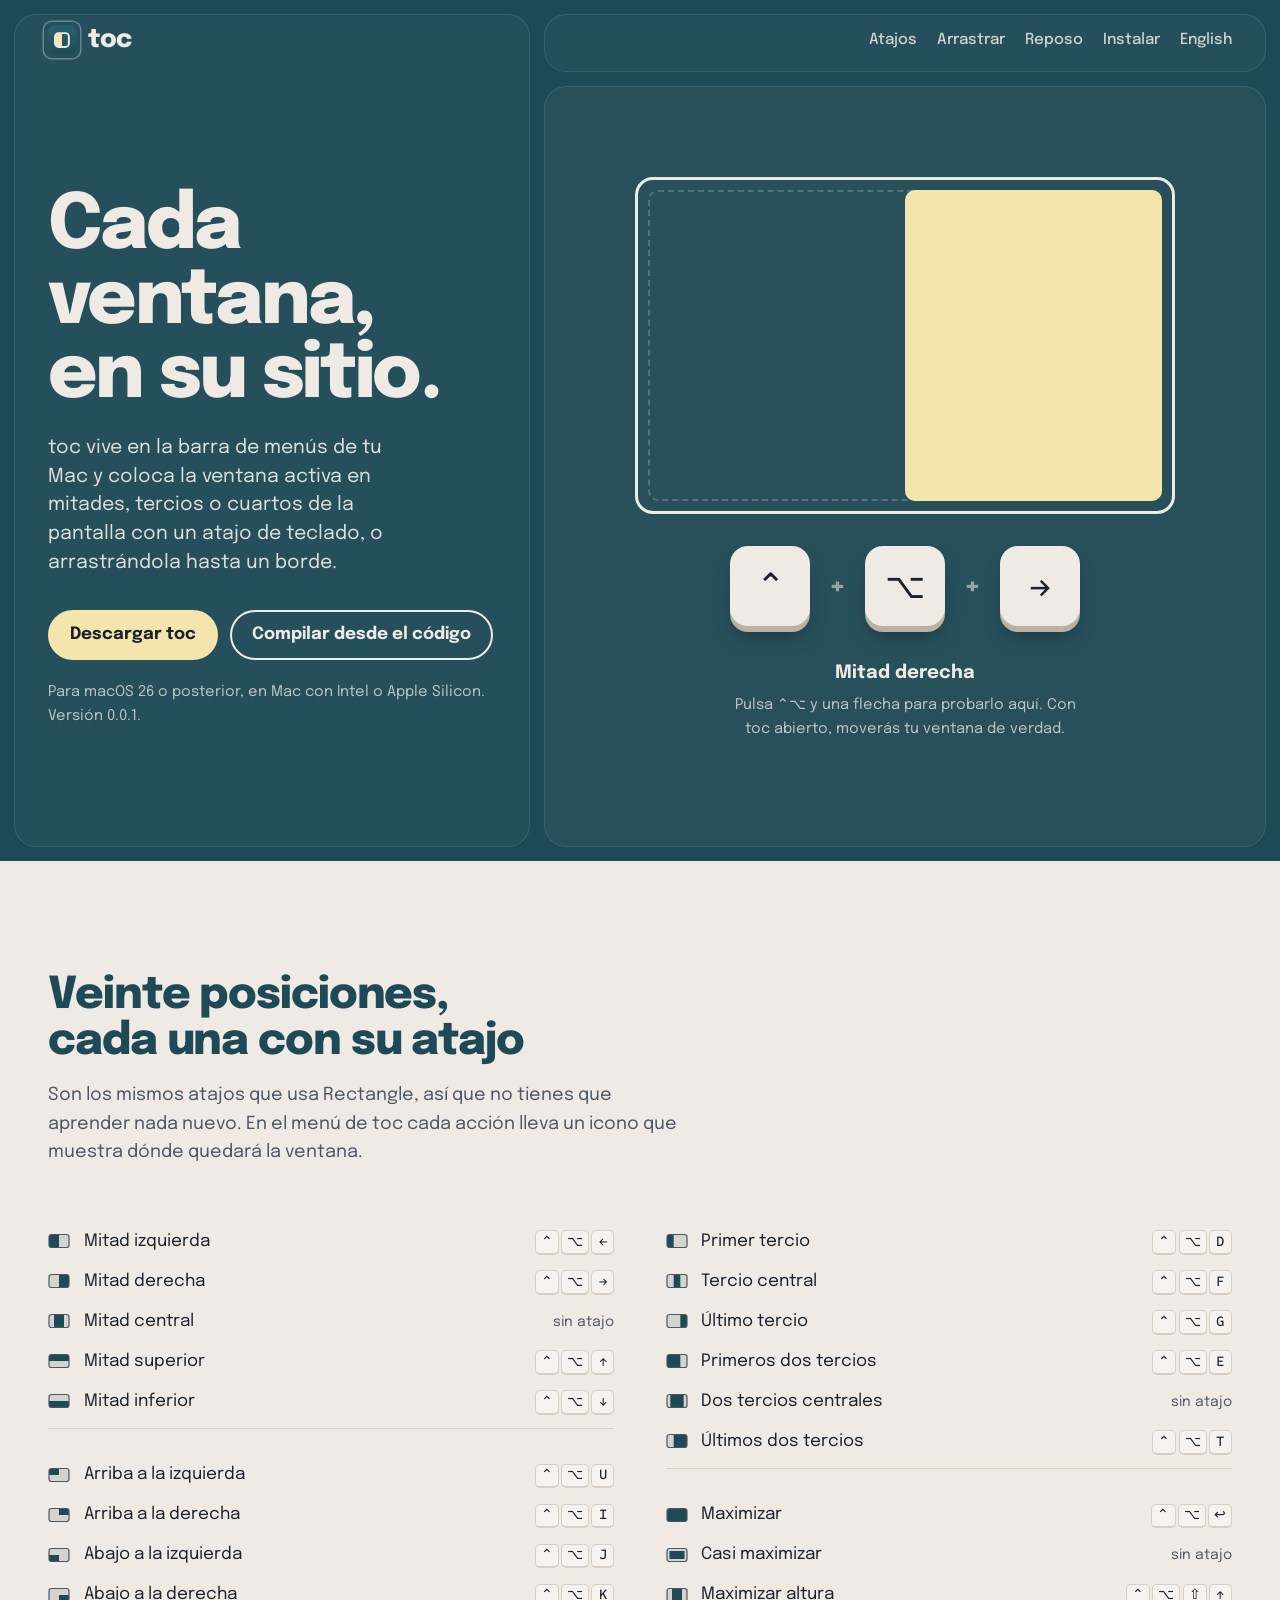
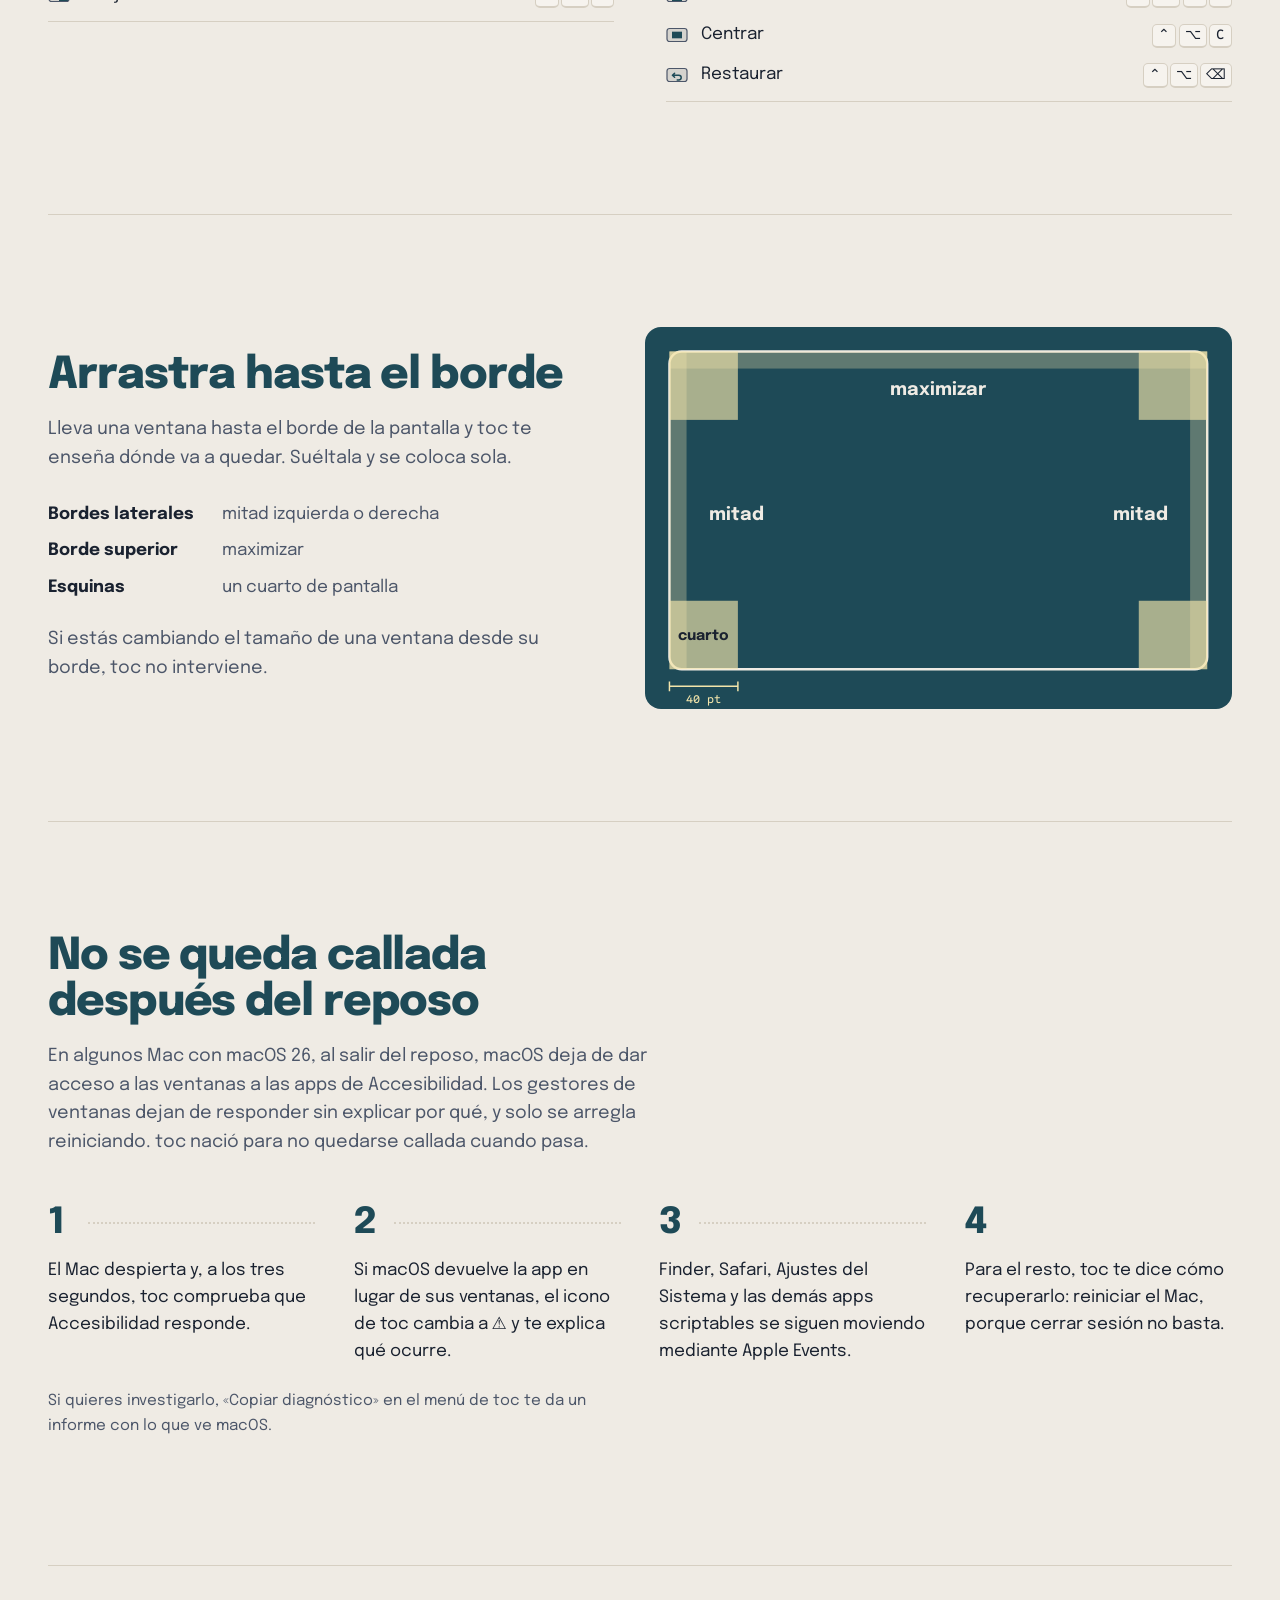
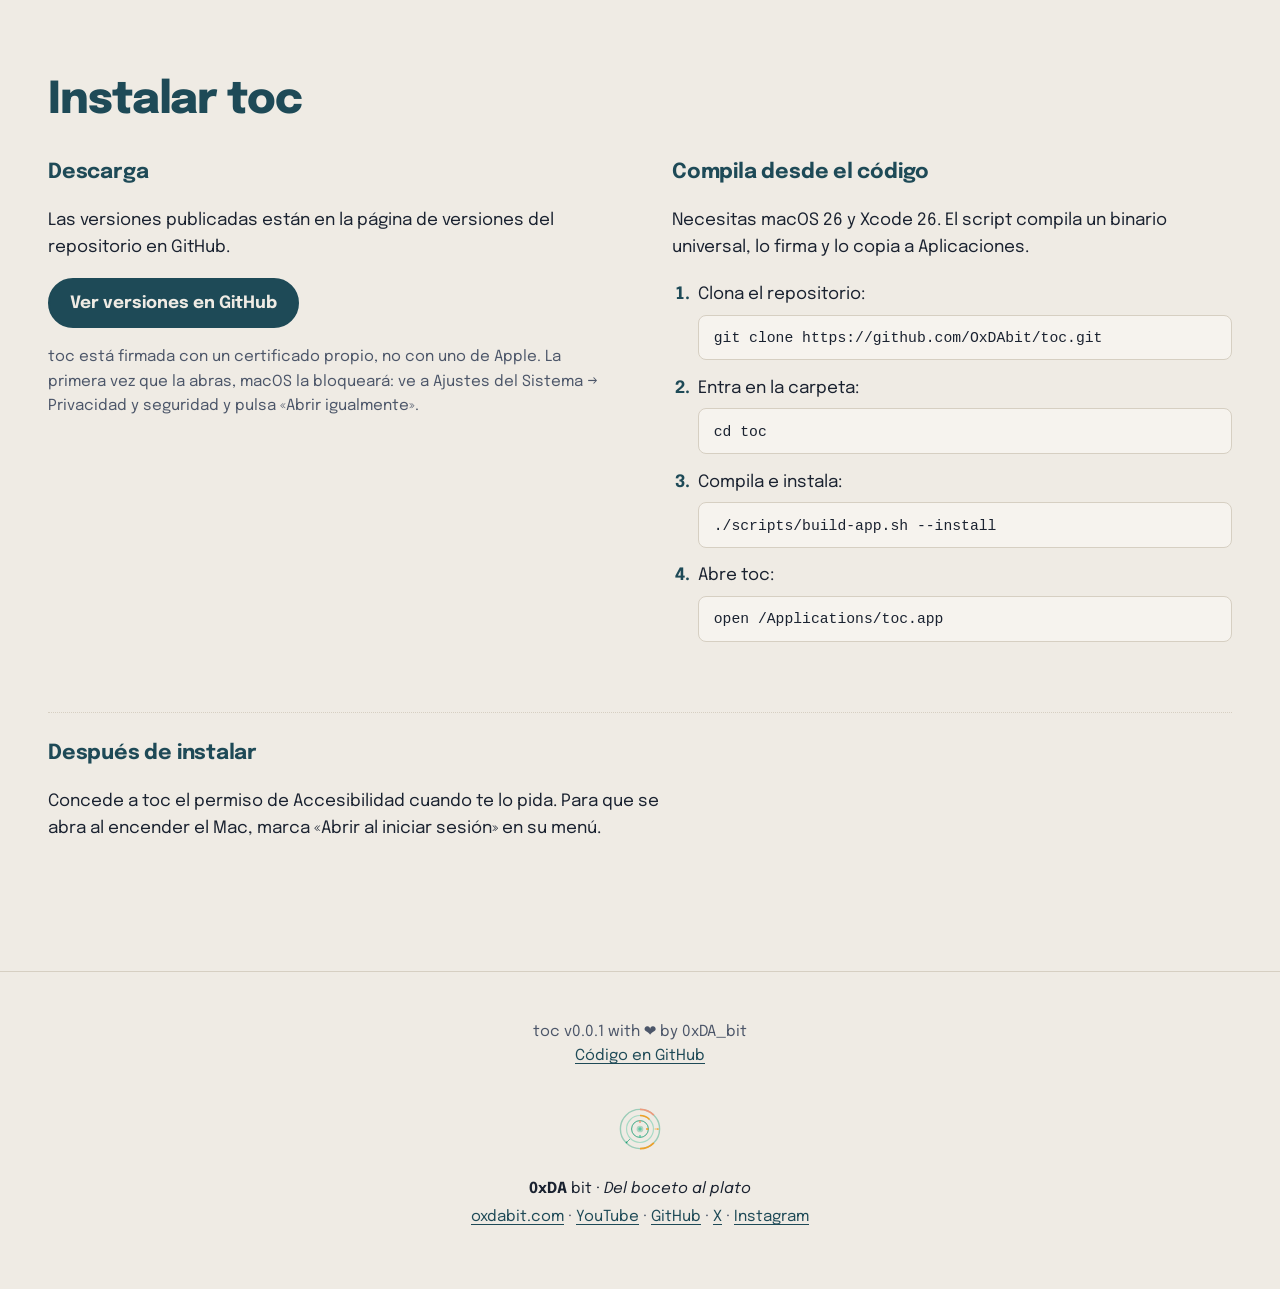
==== commit 71ce0b17: "Nueva portada: el atajo mueve la ventana Sustituye la demo por un diagrama de pantalla y tres teclas" ====
--- a/index.html
+++ b/index.html
@@ -23,8 +23,8 @@
 <link rel="preconnect" href="https://fonts.googleapis.com">
 <link rel="preconnect" href="https://fonts.gstatic.com" crossorigin>
 <link rel="stylesheet" href="https://fonts.googleapis.com/css2?family=Epilogue:wght@400;500;700;800&family=Sometype+Mono:wght@500&display=swap">
-<link rel="stylesheet" href="assets/style.css">
-<script defer src="assets/demo.js"></script>
+<link rel="stylesheet" href="assets/style.css?v=18302ef5">
+<script defer src="assets/demo.js?v=b47cd554"></script>
 </head>
 <body>
 <a class="skip" href="#contenido">Saltar al contenido</a>
@@ -53,23 +53,17 @@
       <p class="requirements">Para macOS 26 o posterior, en Mac con Intel o Apple Silicon. Versión 0.0.1.</p>
     </div>
 
-    <figure class="demo" data-demo aria-label="Demostración de toc">
-      <div class="demo-screen">
-        <div class="demo-menubar" aria-hidden="true"><img src="assets/toc-mono-light.svg" alt=""></div>
-        <div class="demo-area">
-          <div class="demo-footprint" hidden></div>
-          <div class="demo-window" tabindex="0" role="application" aria-roledescription="Notas"
-               aria-label="Notas">
-            <div class="demo-titlebar"><span class="lights" aria-hidden="true"><i></i><i></i><i></i></span>Notas</div>
-            <div class="demo-lines" aria-hidden="true"><i></i><i></i><i></i><i></i></div>
-          </div>
-        </div>
-        <div class="demo-dock" aria-hidden="true"></div>
+    <figure class="shortcut-demo" data-demo aria-label="Demostración de toc">
+      <div class="sd-screen" aria-hidden="true">
+        <div class="sd-ghost"></div>
+        <div class="sd-zone"></div>
+      </div>
+      <div class="sd-keys" aria-hidden="true">
+        <kbd class="sd-mod">⌃</kbd><span class="sd-plus">+</span><kbd class="sd-mod">⌥</kbd><span class="sd-plus">+</span><kbd class="sd-key">→</kbd>
       </div>
       <figcaption>
-        <p class="demo-status" aria-live="polite">Listo para probar</p>
-        <div class="demo-buttons"><button type="button" data-action="leftHalf" title="Mitad izquierda (⌃⌥←)"><svg class="icon" viewBox="0 0 22 16" aria-hidden="true"><defs><clipPath id="c1"><rect x="1.0" y="1.5" width="20.0" height="13.0" rx="2.5"/></clipPath></defs><g clip-path="url(#c1)"><rect class="i-bg" x="1.0" y="1.5" width="20.0" height="13.0"/><rect class="i-zone" x="1.00" y="1.50" width="10.00" height="13.00"/></g><rect class="i-frame" x="1.0" y="1.5" width="20.0" height="13.0" rx="2.5"/></svg><span class="visually-hidden">Mitad izquierda</span></button><button type="button" data-action="rightHalf" title="Mitad derecha (⌃⌥→)"><svg class="icon" viewBox="0 0 22 16" aria-hidden="true"><defs><clipPath id="c2"><rect x="1.0" y="1.5" width="20.0" height="13.0" rx="2.5"/></clipPath></defs><g clip-path="url(#c2)"><rect class="i-bg" x="1.0" y="1.5" width="20.0" height="13.0"/><rect class="i-zone" x="11.00" y="1.50" width="10.00" height="13.00"/></g><rect class="i-frame" x="1.0" y="1.5" width="20.0" height="13.0" rx="2.5"/></svg><span class="visually-hidden">Mitad derecha</span></button><button type="button" data-action="topHalf" title="Mitad superior (⌃⌥↑)"><svg class="icon" viewBox="0 0 22 16" aria-hidden="true"><defs><clipPath id="c3"><rect x="1.0" y="1.5" width="20.0" height="13.0" rx="2.5"/></clipPath></defs><g clip-path="url(#c3)"><rect class="i-bg" x="1.0" y="1.5" width="20.0" height="13.0"/><rect class="i-zone" x="1.00" y="1.50" width="20.00" height="6.50"/></g><rect class="i-frame" x="1.0" y="1.5" width="20.0" height="13.0" rx="2.5"/></svg><span class="visually-hidden">Mitad superior</span></button><button type="button" data-action="bottomHalf" title="Mitad inferior (⌃⌥↓)"><svg class="icon" viewBox="0 0 22 16" aria-hidden="true"><defs><clipPath id="c4"><rect x="1.0" y="1.5" width="20.0" height="13.0" rx="2.5"/></clipPath></defs><g clip-path="url(#c4)"><rect class="i-bg" x="1.0" y="1.5" width="20.0" height="13.0"/><rect class="i-zone" x="1.00" y="8.00" width="20.00" height="6.50"/></g><rect class="i-frame" x="1.0" y="1.5" width="20.0" height="13.0" rx="2.5"/></svg><span class="visually-hidden">Mitad inferior</span></button><button type="button" data-action="topLeft" title="Arriba a la izquierda (⌃⌥U)"><svg class="icon" viewBox="0 0 22 16" aria-hidden="true"><defs><clipPath id="c5"><rect x="1.0" y="1.5" width="20.0" height="13.0" rx="2.5"/></clipPath></defs><g clip-path="url(#c5)"><rect class="i-bg" x="1.0" y="1.5" width="20.0" height="13.0"/><rect class="i-zone" x="1.00" y="1.50" width="10.00" height="6.50"/></g><rect class="i-frame" x="1.0" y="1.5" width="20.0" height="13.0" rx="2.5"/></svg><span class="visually-hidden">Arriba a la izquierda</span></button><button type="button" data-action="topRight" title="Arriba a la derecha (⌃⌥I)"><svg class="icon" viewBox="0 0 22 16" aria-hidden="true"><defs><clipPath id="c6"><rect x="1.0" y="1.5" width="20.0" height="13.0" rx="2.5"/></clipPath></defs><g clip-path="url(#c6)"><rect class="i-bg" x="1.0" y="1.5" width="20.0" height="13.0"/><rect class="i-zone" x="11.00" y="1.50" width="10.00" height="6.50"/></g><rect class="i-frame" x="1.0" y="1.5" width="20.0" height="13.0" rx="2.5"/></svg><span class="visually-hidden">Arriba a la derecha</span></button><button type="button" data-action="bottomLeft" title="Abajo a la izquierda (⌃⌥J)"><svg class="icon" viewBox="0 0 22 16" aria-hidden="true"><defs><clipPath id="c7"><rect x="1.0" y="1.5" width="20.0" height="13.0" rx="2.5"/></clipPath></defs><g clip-path="url(#c7)"><rect class="i-bg" x="1.0" y="1.5" width="20.0" height="13.0"/><rect class="i-zone" x="1.00" y="8.00" width="10.00" height="6.50"/></g><rect class="i-frame" x="1.0" y="1.5" width="20.0" height="13.0" rx="2.5"/></svg><span class="visually-hidden">Abajo a la izquierda</span></button><button type="button" data-action="bottomRight" title="Abajo a la derecha (⌃⌥K)"><svg class="icon" viewBox="0 0 22 16" aria-hidden="true"><defs><clipPath id="c8"><rect x="1.0" y="1.5" width="20.0" height="13.0" rx="2.5"/></clipPath></defs><g clip-path="url(#c8)"><rect class="i-bg" x="1.0" y="1.5" width="20.0" height="13.0"/><rect class="i-zone" x="11.00" y="8.00" width="10.00" height="6.50"/></g><rect class="i-frame" x="1.0" y="1.5" width="20.0" height="13.0" rx="2.5"/></svg><span class="visually-hidden">Abajo a la derecha</span></button><button type="button" data-action="firstThird" title="Primer tercio (⌃⌥D)"><svg class="icon" viewBox="0 0 22 16" aria-hidden="true"><defs><clipPath id="c9"><rect x="1.0" y="1.5" width="20.0" height="13.0" rx="2.5"/></clipPath></defs><g clip-path="url(#c9)"><rect class="i-bg" x="1.0" y="1.5" width="20.0" height="13.0"/><rect class="i-zone" x="1.00" y="1.50" width="6.67" height="13.00"/></g><rect class="i-frame" x="1.0" y="1.5" width="20.0" height="13.0" rx="2.5"/></svg><span class="visually-hidden">Primer tercio</span></button><button type="button" data-action="lastTwoThirds" title="Últimos dos tercios (⌃⌥T)"><svg class="icon" viewBox="0 0 22 16" aria-hidden="true"><defs><clipPath id="c10"><rect x="1.0" y="1.5" width="20.0" height="13.0" rx="2.5"/></clipPath></defs><g clip-path="url(#c10)"><rect class="i-bg" x="1.0" y="1.5" width="20.0" height="13.0"/><rect class="i-zone" x="7.67" y="1.50" width="13.33" height="13.00"/></g><rect class="i-frame" x="1.0" y="1.5" width="20.0" height="13.0" rx="2.5"/></svg><span class="visually-hidden">Últimos dos tercios</span></button><button type="button" data-action="maximize" title="Maximizar (⌃⌥↩)"><svg class="icon" viewBox="0 0 22 16" aria-hidden="true"><defs><clipPath id="c11"><rect x="1.0" y="1.5" width="20.0" height="13.0" rx="2.5"/></clipPath></defs><g clip-path="url(#c11)"><rect class="i-bg" x="1.0" y="1.5" width="20.0" height="13.0"/><rect class="i-zone" x="1.00" y="1.50" width="20.00" height="13.00"/></g><rect class="i-frame" x="1.0" y="1.5" width="20.0" height="13.0" rx="2.5"/></svg><span class="visually-hidden">Maximizar</span></button><button type="button" data-action="center" title="Centrar (⌃⌥C)"><svg class="icon" viewBox="0 0 22 16" aria-hidden="true"><defs><clipPath id="c12"><rect x="1.0" y="1.5" width="20.0" height="13.0" rx="2.5"/></clipPath></defs><g clip-path="url(#c12)"><rect class="i-bg" x="1.0" y="1.5" width="20.0" height="13.0"/><rect class="i-zone" x="6.00" y="4.68" width="10.00" height="6.64"/></g><rect class="i-frame" x="1.0" y="1.5" width="20.0" height="13.0" rx="2.5"/></svg><span class="visually-hidden">Centrar</span></button><button type="button" data-action="restore" title="Restaurar (⌃⌥⌫)"><svg class="icon" viewBox="0 0 22 16" aria-hidden="true"><defs><clipPath id="c13"><rect x="1.0" y="1.5" width="20.0" height="13.0" rx="2.5"/></clipPath></defs><g clip-path="url(#c13)"><rect class="i-bg" x="1.0" y="1.5" width="20.0" height="13.0"/></g><path class="i-arrow" d="M8.6 6.2 6.4 8.2l2.2 2M6.6 8.2h6.2a2.4 2.4 0 0 1 0 4.8h-1.6"/><rect class="i-frame" x="1.0" y="1.5" width="20.0" height="13.0" rx="2.5"/></svg><span class="visually-hidden">Restaurar</span></button></div>
-        <p class="demo-hint">Pruébalo aquí: pulsa ⌃⌥ y una flecha, usa los botones o arrastra la ventana por su barra.</p>
+        <p class="sd-label" aria-live="polite">Mitad derecha</p>
+        <p class="sd-hint">Pulsa ⌃⌥ y una flecha para probarlo aquí. Con toc abierto, moverás tu ventana de verdad.</p>
       </figcaption>
       <script type="application/json" class="demo-labels">{"leftHalf": "Mitad izquierda", "rightHalf": "Mitad derecha", "centerHalf": "Mitad central", "topHalf": "Mitad superior", "bottomHalf": "Mitad inferior", "topLeft": "Arriba a la izquierda", "topRight": "Arriba a la derecha", "bottomLeft": "Abajo a la izquierda", "bottomRight": "Abajo a la derecha", "firstThird": "Primer tercio", "centerThird": "Tercio central", "lastThird": "Último tercio", "firstTwoThirds": "Primeros dos tercios", "centerTwoThirds": "Dos tercios centrales", "lastTwoThirds": "Últimos dos tercios", "maximize": "Maximizar", "almostMaximize": "Casi maximizar", "maximizeHeight": "Maximizar altura", "center": "Centrar", "restore": "Restaurar", "_ready": "Listo para probar", "_empty": "No hay ninguna posición anterior"}</script>
     </figure>
@@ -82,10 +76,10 @@
       <h2>Veinte posiciones, cada una con su atajo</h2>
       <p>Son los mismos atajos que usa Rectangle, así que no tienes que aprender nada nuevo. En el menú de toc cada acción lleva un icono que muestra dónde quedará la ventana.</p>
     </div>
-    <div class="menu"><ul class="menu-group"><li><svg class="icon" viewBox="0 0 22 16" aria-hidden="true"><defs><clipPath id="c14"><rect x="1.0" y="1.5" width="20.0" height="13.0" rx="2.5"/></clipPath></defs><g clip-path="url(#c14)"><rect class="i-bg" x="1.0" y="1.5" width="20.0" height="13.0"/><rect class="i-zone" x="1.00" y="1.50" width="10.00" height="13.00"/></g><rect class="i-frame" x="1.0" y="1.5" width="20.0" height="13.0" rx="2.5"/></svg><span class="name">Mitad izquierda</span><span class="combo"><kbd>⌃</kbd><kbd>⌥</kbd><kbd>←</kbd></span></li><li><svg class="icon" viewBox="0 0 22 16" aria-hidden="true"><defs><clipPath id="c15"><rect x="1.0" y="1.5" width="20.0" height="13.0" rx="2.5"/></clipPath></defs><g clip-path="url(#c15)"><rect class="i-bg" x="1.0" y="1.5" width="20.0" height="13.0"/><rect class="i-zone" x="11.00" y="1.50" width="10.00" height="13.00"/></g><rect class="i-frame" x="1.0" y="1.5" width="20.0" height="13.0" rx="2.5"/></svg><span class="name">Mitad derecha</span><span class="combo"><kbd>⌃</kbd><kbd>⌥</kbd><kbd>→</kbd></span></li><li><svg class="icon" viewBox="0 0 22 16" aria-hidden="true"><defs><clipPath id="c16"><rect x="1.0" y="1.5" width="20.0" height="13.0" rx="2.5"/></clipPath></defs><g clip-path="url(#c16)"><rect class="i-bg" x="1.0" y="1.5" width="20.0" height="13.0"/><rect class="i-zone" x="6.00" y="1.50" width="10.00" height="13.00"/></g><rect class="i-frame" x="1.0" y="1.5" width="20.0" height="13.0" rx="2.5"/></svg><span class="name">Mitad central</span><span class="combo"><span class="none">sin atajo</span></span></li><li><svg class="icon" viewBox="0 0 22 16" aria-hidden="true"><defs><clipPath id="c17"><rect x="1.0" y="1.5" width="20.0" height="13.0" rx="2.5"/></clipPath></defs><g clip-path="url(#c17)"><rect class="i-bg" x="1.0" y="1.5" width="20.0" height="13.0"/><rect class="i-zone" x="1.00" y="1.50" width="20.00" height="6.50"/></g><rect class="i-frame" x="1.0" y="1.5" width="20.0" height="13.0" rx="2.5"/></svg><span class="name">Mitad superior</span><span class="combo"><kbd>⌃</kbd><kbd>⌥</kbd><kbd>↑</kbd></span></li><li><svg class="icon" viewBox="0 0 22 16" aria-hidden="true"><defs><clipPath id="c18"><rect x="1.0" y="1.5" width="20.0" height="13.0" rx="2.5"/></clipPath></defs><g clip-path="url(#c18)"><rect class="i-bg" x="1.0" y="1.5" width="20.0" height="13.0"/><rect class="i-zone" x="1.00" y="8.00" width="20.00" height="6.50"/></g><rect class="i-frame" x="1.0" y="1.5" width="20.0" height="13.0" rx="2.5"/></svg><span class="name">Mitad inferior</span><span class="combo"><kbd>⌃</kbd><kbd>⌥</kbd><kbd>↓</kbd></span></li></ul>
-<ul class="menu-group"><li><svg class="icon" viewBox="0 0 22 16" aria-hidden="true"><defs><clipPath id="c19"><rect x="1.0" y="1.5" width="20.0" height="13.0" rx="2.5"/></clipPath></defs><g clip-path="url(#c19)"><rect class="i-bg" x="1.0" y="1.5" width="20.0" height="13.0"/><rect class="i-zone" x="1.00" y="1.50" width="10.00" height="6.50"/></g><rect class="i-frame" x="1.0" y="1.5" width="20.0" height="13.0" rx="2.5"/></svg><span class="name">Arriba a la izquierda</span><span class="combo"><kbd>⌃</kbd><kbd>⌥</kbd><kbd>U</kbd></span></li><li><svg class="icon" viewBox="0 0 22 16" aria-hidden="true"><defs><clipPath id="c20"><rect x="1.0" y="1.5" width="20.0" height="13.0" rx="2.5"/></clipPath></defs><g clip-path="url(#c20)"><rect class="i-bg" x="1.0" y="1.5" width="20.0" height="13.0"/><rect class="i-zone" x="11.00" y="1.50" width="10.00" height="6.50"/></g><rect class="i-frame" x="1.0" y="1.5" width="20.0" height="13.0" rx="2.5"/></svg><span class="name">Arriba a la derecha</span><span class="combo"><kbd>⌃</kbd><kbd>⌥</kbd><kbd>I</kbd></span></li><li><svg class="icon" viewBox="0 0 22 16" aria-hidden="true"><defs><clipPath id="c21"><rect x="1.0" y="1.5" width="20.0" height="13.0" rx="2.5"/></clipPath></defs><g clip-path="url(#c21)"><rect class="i-bg" x="1.0" y="1.5" width="20.0" height="13.0"/><rect class="i-zone" x="1.00" y="8.00" width="10.00" height="6.50"/></g><rect class="i-frame" x="1.0" y="1.5" width="20.0" height="13.0" rx="2.5"/></svg><span class="name">Abajo a la izquierda</span><span class="combo"><kbd>⌃</kbd><kbd>⌥</kbd><kbd>J</kbd></span></li><li><svg class="icon" viewBox="0 0 22 16" aria-hidden="true"><defs><clipPath id="c22"><rect x="1.0" y="1.5" width="20.0" height="13.0" rx="2.5"/></clipPath></defs><g clip-path="url(#c22)"><rect class="i-bg" x="1.0" y="1.5" width="20.0" height="13.0"/><rect class="i-zone" x="11.00" y="8.00" width="10.00" height="6.50"/></g><rect class="i-frame" x="1.0" y="1.5" width="20.0" height="13.0" rx="2.5"/></svg><span class="name">Abajo a la derecha</span><span class="combo"><kbd>⌃</kbd><kbd>⌥</kbd><kbd>K</kbd></span></li></ul>
-<ul class="menu-group"><li><svg class="icon" viewBox="0 0 22 16" aria-hidden="true"><defs><clipPath id="c23"><rect x="1.0" y="1.5" width="20.0" height="13.0" rx="2.5"/></clipPath></defs><g clip-path="url(#c23)"><rect class="i-bg" x="1.0" y="1.5" width="20.0" height="13.0"/><rect class="i-zone" x="1.00" y="1.50" width="6.67" height="13.00"/></g><rect class="i-frame" x="1.0" y="1.5" width="20.0" height="13.0" rx="2.5"/></svg><span class="name">Primer tercio</span><span class="combo"><kbd>⌃</kbd><kbd>⌥</kbd><kbd>D</kbd></span></li><li><svg class="icon" viewBox="0 0 22 16" aria-hidden="true"><defs><clipPath id="c24"><rect x="1.0" y="1.5" width="20.0" height="13.0" rx="2.5"/></clipPath></defs><g clip-path="url(#c24)"><rect class="i-bg" x="1.0" y="1.5" width="20.0" height="13.0"/><rect class="i-zone" x="7.67" y="1.50" width="6.67" height="13.00"/></g><rect class="i-frame" x="1.0" y="1.5" width="20.0" height="13.0" rx="2.5"/></svg><span class="name">Tercio central</span><span class="combo"><kbd>⌃</kbd><kbd>⌥</kbd><kbd>F</kbd></span></li><li><svg class="icon" viewBox="0 0 22 16" aria-hidden="true"><defs><clipPath id="c25"><rect x="1.0" y="1.5" width="20.0" height="13.0" rx="2.5"/></clipPath></defs><g clip-path="url(#c25)"><rect class="i-bg" x="1.0" y="1.5" width="20.0" height="13.0"/><rect class="i-zone" x="14.33" y="1.50" width="6.67" height="13.00"/></g><rect class="i-frame" x="1.0" y="1.5" width="20.0" height="13.0" rx="2.5"/></svg><span class="name">Último tercio</span><span class="combo"><kbd>⌃</kbd><kbd>⌥</kbd><kbd>G</kbd></span></li><li><svg class="icon" viewBox="0 0 22 16" aria-hidden="true"><defs><clipPath id="c26"><rect x="1.0" y="1.5" width="20.0" height="13.0" rx="2.5"/></clipPath></defs><g clip-path="url(#c26)"><rect class="i-bg" x="1.0" y="1.5" width="20.0" height="13.0"/><rect class="i-zone" x="1.00" y="1.50" width="13.33" height="13.00"/></g><rect class="i-frame" x="1.0" y="1.5" width="20.0" height="13.0" rx="2.5"/></svg><span class="name">Primeros dos tercios</span><span class="combo"><kbd>⌃</kbd><kbd>⌥</kbd><kbd>E</kbd></span></li><li><svg class="icon" viewBox="0 0 22 16" aria-hidden="true"><defs><clipPath id="c27"><rect x="1.0" y="1.5" width="20.0" height="13.0" rx="2.5"/></clipPath></defs><g clip-path="url(#c27)"><rect class="i-bg" x="1.0" y="1.5" width="20.0" height="13.0"/><rect class="i-zone" x="4.33" y="1.50" width="13.33" height="13.00"/></g><rect class="i-frame" x="1.0" y="1.5" width="20.0" height="13.0" rx="2.5"/></svg><span class="name">Dos tercios centrales</span><span class="combo"><span class="none">sin atajo</span></span></li><li><svg class="icon" viewBox="0 0 22 16" aria-hidden="true"><defs><clipPath id="c28"><rect x="1.0" y="1.5" width="20.0" height="13.0" rx="2.5"/></clipPath></defs><g clip-path="url(#c28)"><rect class="i-bg" x="1.0" y="1.5" width="20.0" height="13.0"/><rect class="i-zone" x="7.67" y="1.50" width="13.33" height="13.00"/></g><rect class="i-frame" x="1.0" y="1.5" width="20.0" height="13.0" rx="2.5"/></svg><span class="name">Últimos dos tercios</span><span class="combo"><kbd>⌃</kbd><kbd>⌥</kbd><kbd>T</kbd></span></li></ul>
-<ul class="menu-group"><li><svg class="icon" viewBox="0 0 22 16" aria-hidden="true"><defs><clipPath id="c29"><rect x="1.0" y="1.5" width="20.0" height="13.0" rx="2.5"/></clipPath></defs><g clip-path="url(#c29)"><rect class="i-bg" x="1.0" y="1.5" width="20.0" height="13.0"/><rect class="i-zone" x="1.00" y="1.50" width="20.00" height="13.00"/></g><rect class="i-frame" x="1.0" y="1.5" width="20.0" height="13.0" rx="2.5"/></svg><span class="name">Maximizar</span><span class="combo"><kbd>⌃</kbd><kbd>⌥</kbd><kbd>↩</kbd></span></li><li><svg class="icon" viewBox="0 0 22 16" aria-hidden="true"><defs><clipPath id="c30"><rect x="1.0" y="1.5" width="20.0" height="13.0" rx="2.5"/></clipPath></defs><g clip-path="url(#c30)"><rect class="i-bg" x="1.0" y="1.5" width="20.0" height="13.0"/><rect class="i-zone" x="3.50" y="4.00" width="15.00" height="8.00"/></g><rect class="i-frame" x="1.0" y="1.5" width="20.0" height="13.0" rx="2.5"/></svg><span class="name">Casi maximizar</span><span class="combo"><span class="none">sin atajo</span></span></li><li><svg class="icon" viewBox="0 0 22 16" aria-hidden="true"><defs><clipPath id="c31"><rect x="1.0" y="1.5" width="20.0" height="13.0" rx="2.5"/></clipPath></defs><g clip-path="url(#c31)"><rect class="i-bg" x="1.0" y="1.5" width="20.0" height="13.0"/><rect class="i-zone" x="6.00" y="1.50" width="10.00" height="13.00"/></g><rect class="i-frame" x="1.0" y="1.5" width="20.0" height="13.0" rx="2.5"/></svg><span class="name">Maximizar altura</span><span class="combo"><kbd>⌃</kbd><kbd>⌥</kbd><kbd>⇧</kbd><kbd>↑</kbd></span></li><li><svg class="icon" viewBox="0 0 22 16" aria-hidden="true"><defs><clipPath id="c32"><rect x="1.0" y="1.5" width="20.0" height="13.0" rx="2.5"/></clipPath></defs><g clip-path="url(#c32)"><rect class="i-bg" x="1.0" y="1.5" width="20.0" height="13.0"/><rect class="i-zone" x="6.00" y="4.68" width="10.00" height="6.64"/></g><rect class="i-frame" x="1.0" y="1.5" width="20.0" height="13.0" rx="2.5"/></svg><span class="name">Centrar</span><span class="combo"><kbd>⌃</kbd><kbd>⌥</kbd><kbd>C</kbd></span></li><li><svg class="icon" viewBox="0 0 22 16" aria-hidden="true"><defs><clipPath id="c33"><rect x="1.0" y="1.5" width="20.0" height="13.0" rx="2.5"/></clipPath></defs><g clip-path="url(#c33)"><rect class="i-bg" x="1.0" y="1.5" width="20.0" height="13.0"/></g><path class="i-arrow" d="M8.6 6.2 6.4 8.2l2.2 2M6.6 8.2h6.2a2.4 2.4 0 0 1 0 4.8h-1.6"/><rect class="i-frame" x="1.0" y="1.5" width="20.0" height="13.0" rx="2.5"/></svg><span class="name">Restaurar</span><span class="combo"><kbd>⌃</kbd><kbd>⌥</kbd><kbd>⌫</kbd></span></li></ul></div>
+    <div class="menu"><ul class="menu-group"><li><svg class="icon" viewBox="0 0 22 16" aria-hidden="true"><defs><clipPath id="c1"><rect x="1.0" y="1.5" width="20.0" height="13.0" rx="2.5"/></clipPath></defs><g clip-path="url(#c1)"><rect class="i-bg" x="1.0" y="1.5" width="20.0" height="13.0"/><rect class="i-zone" x="1.00" y="1.50" width="10.00" height="13.00"/></g><rect class="i-frame" x="1.0" y="1.5" width="20.0" height="13.0" rx="2.5"/></svg><span class="name">Mitad izquierda</span><span class="combo"><kbd>⌃</kbd><kbd>⌥</kbd><kbd>←</kbd></span></li><li><svg class="icon" viewBox="0 0 22 16" aria-hidden="true"><defs><clipPath id="c2"><rect x="1.0" y="1.5" width="20.0" height="13.0" rx="2.5"/></clipPath></defs><g clip-path="url(#c2)"><rect class="i-bg" x="1.0" y="1.5" width="20.0" height="13.0"/><rect class="i-zone" x="11.00" y="1.50" width="10.00" height="13.00"/></g><rect class="i-frame" x="1.0" y="1.5" width="20.0" height="13.0" rx="2.5"/></svg><span class="name">Mitad derecha</span><span class="combo"><kbd>⌃</kbd><kbd>⌥</kbd><kbd>→</kbd></span></li><li><svg class="icon" viewBox="0 0 22 16" aria-hidden="true"><defs><clipPath id="c3"><rect x="1.0" y="1.5" width="20.0" height="13.0" rx="2.5"/></clipPath></defs><g clip-path="url(#c3)"><rect class="i-bg" x="1.0" y="1.5" width="20.0" height="13.0"/><rect class="i-zone" x="6.00" y="1.50" width="10.00" height="13.00"/></g><rect class="i-frame" x="1.0" y="1.5" width="20.0" height="13.0" rx="2.5"/></svg><span class="name">Mitad central</span><span class="combo"><span class="none">sin atajo</span></span></li><li><svg class="icon" viewBox="0 0 22 16" aria-hidden="true"><defs><clipPath id="c4"><rect x="1.0" y="1.5" width="20.0" height="13.0" rx="2.5"/></clipPath></defs><g clip-path="url(#c4)"><rect class="i-bg" x="1.0" y="1.5" width="20.0" height="13.0"/><rect class="i-zone" x="1.00" y="1.50" width="20.00" height="6.50"/></g><rect class="i-frame" x="1.0" y="1.5" width="20.0" height="13.0" rx="2.5"/></svg><span class="name">Mitad superior</span><span class="combo"><kbd>⌃</kbd><kbd>⌥</kbd><kbd>↑</kbd></span></li><li><svg class="icon" viewBox="0 0 22 16" aria-hidden="true"><defs><clipPath id="c5"><rect x="1.0" y="1.5" width="20.0" height="13.0" rx="2.5"/></clipPath></defs><g clip-path="url(#c5)"><rect class="i-bg" x="1.0" y="1.5" width="20.0" height="13.0"/><rect class="i-zone" x="1.00" y="8.00" width="20.00" height="6.50"/></g><rect class="i-frame" x="1.0" y="1.5" width="20.0" height="13.0" rx="2.5"/></svg><span class="name">Mitad inferior</span><span class="combo"><kbd>⌃</kbd><kbd>⌥</kbd><kbd>↓</kbd></span></li></ul>
+<ul class="menu-group"><li><svg class="icon" viewBox="0 0 22 16" aria-hidden="true"><defs><clipPath id="c6"><rect x="1.0" y="1.5" width="20.0" height="13.0" rx="2.5"/></clipPath></defs><g clip-path="url(#c6)"><rect class="i-bg" x="1.0" y="1.5" width="20.0" height="13.0"/><rect class="i-zone" x="1.00" y="1.50" width="10.00" height="6.50"/></g><rect class="i-frame" x="1.0" y="1.5" width="20.0" height="13.0" rx="2.5"/></svg><span class="name">Arriba a la izquierda</span><span class="combo"><kbd>⌃</kbd><kbd>⌥</kbd><kbd>U</kbd></span></li><li><svg class="icon" viewBox="0 0 22 16" aria-hidden="true"><defs><clipPath id="c7"><rect x="1.0" y="1.5" width="20.0" height="13.0" rx="2.5"/></clipPath></defs><g clip-path="url(#c7)"><rect class="i-bg" x="1.0" y="1.5" width="20.0" height="13.0"/><rect class="i-zone" x="11.00" y="1.50" width="10.00" height="6.50"/></g><rect class="i-frame" x="1.0" y="1.5" width="20.0" height="13.0" rx="2.5"/></svg><span class="name">Arriba a la derecha</span><span class="combo"><kbd>⌃</kbd><kbd>⌥</kbd><kbd>I</kbd></span></li><li><svg class="icon" viewBox="0 0 22 16" aria-hidden="true"><defs><clipPath id="c8"><rect x="1.0" y="1.5" width="20.0" height="13.0" rx="2.5"/></clipPath></defs><g clip-path="url(#c8)"><rect class="i-bg" x="1.0" y="1.5" width="20.0" height="13.0"/><rect class="i-zone" x="1.00" y="8.00" width="10.00" height="6.50"/></g><rect class="i-frame" x="1.0" y="1.5" width="20.0" height="13.0" rx="2.5"/></svg><span class="name">Abajo a la izquierda</span><span class="combo"><kbd>⌃</kbd><kbd>⌥</kbd><kbd>J</kbd></span></li><li><svg class="icon" viewBox="0 0 22 16" aria-hidden="true"><defs><clipPath id="c9"><rect x="1.0" y="1.5" width="20.0" height="13.0" rx="2.5"/></clipPath></defs><g clip-path="url(#c9)"><rect class="i-bg" x="1.0" y="1.5" width="20.0" height="13.0"/><rect class="i-zone" x="11.00" y="8.00" width="10.00" height="6.50"/></g><rect class="i-frame" x="1.0" y="1.5" width="20.0" height="13.0" rx="2.5"/></svg><span class="name">Abajo a la derecha</span><span class="combo"><kbd>⌃</kbd><kbd>⌥</kbd><kbd>K</kbd></span></li></ul>
+<ul class="menu-group"><li><svg class="icon" viewBox="0 0 22 16" aria-hidden="true"><defs><clipPath id="c10"><rect x="1.0" y="1.5" width="20.0" height="13.0" rx="2.5"/></clipPath></defs><g clip-path="url(#c10)"><rect class="i-bg" x="1.0" y="1.5" width="20.0" height="13.0"/><rect class="i-zone" x="1.00" y="1.50" width="6.67" height="13.00"/></g><rect class="i-frame" x="1.0" y="1.5" width="20.0" height="13.0" rx="2.5"/></svg><span class="name">Primer tercio</span><span class="combo"><kbd>⌃</kbd><kbd>⌥</kbd><kbd>D</kbd></span></li><li><svg class="icon" viewBox="0 0 22 16" aria-hidden="true"><defs><clipPath id="c11"><rect x="1.0" y="1.5" width="20.0" height="13.0" rx="2.5"/></clipPath></defs><g clip-path="url(#c11)"><rect class="i-bg" x="1.0" y="1.5" width="20.0" height="13.0"/><rect class="i-zone" x="7.67" y="1.50" width="6.67" height="13.00"/></g><rect class="i-frame" x="1.0" y="1.5" width="20.0" height="13.0" rx="2.5"/></svg><span class="name">Tercio central</span><span class="combo"><kbd>⌃</kbd><kbd>⌥</kbd><kbd>F</kbd></span></li><li><svg class="icon" viewBox="0 0 22 16" aria-hidden="true"><defs><clipPath id="c12"><rect x="1.0" y="1.5" width="20.0" height="13.0" rx="2.5"/></clipPath></defs><g clip-path="url(#c12)"><rect class="i-bg" x="1.0" y="1.5" width="20.0" height="13.0"/><rect class="i-zone" x="14.33" y="1.50" width="6.67" height="13.00"/></g><rect class="i-frame" x="1.0" y="1.5" width="20.0" height="13.0" rx="2.5"/></svg><span class="name">Último tercio</span><span class="combo"><kbd>⌃</kbd><kbd>⌥</kbd><kbd>G</kbd></span></li><li><svg class="icon" viewBox="0 0 22 16" aria-hidden="true"><defs><clipPath id="c13"><rect x="1.0" y="1.5" width="20.0" height="13.0" rx="2.5"/></clipPath></defs><g clip-path="url(#c13)"><rect class="i-bg" x="1.0" y="1.5" width="20.0" height="13.0"/><rect class="i-zone" x="1.00" y="1.50" width="13.33" height="13.00"/></g><rect class="i-frame" x="1.0" y="1.5" width="20.0" height="13.0" rx="2.5"/></svg><span class="name">Primeros dos tercios</span><span class="combo"><kbd>⌃</kbd><kbd>⌥</kbd><kbd>E</kbd></span></li><li><svg class="icon" viewBox="0 0 22 16" aria-hidden="true"><defs><clipPath id="c14"><rect x="1.0" y="1.5" width="20.0" height="13.0" rx="2.5"/></clipPath></defs><g clip-path="url(#c14)"><rect class="i-bg" x="1.0" y="1.5" width="20.0" height="13.0"/><rect class="i-zone" x="4.33" y="1.50" width="13.33" height="13.00"/></g><rect class="i-frame" x="1.0" y="1.5" width="20.0" height="13.0" rx="2.5"/></svg><span class="name">Dos tercios centrales</span><span class="combo"><span class="none">sin atajo</span></span></li><li><svg class="icon" viewBox="0 0 22 16" aria-hidden="true"><defs><clipPath id="c15"><rect x="1.0" y="1.5" width="20.0" height="13.0" rx="2.5"/></clipPath></defs><g clip-path="url(#c15)"><rect class="i-bg" x="1.0" y="1.5" width="20.0" height="13.0"/><rect class="i-zone" x="7.67" y="1.50" width="13.33" height="13.00"/></g><rect class="i-frame" x="1.0" y="1.5" width="20.0" height="13.0" rx="2.5"/></svg><span class="name">Últimos dos tercios</span><span class="combo"><kbd>⌃</kbd><kbd>⌥</kbd><kbd>T</kbd></span></li></ul>
+<ul class="menu-group"><li><svg class="icon" viewBox="0 0 22 16" aria-hidden="true"><defs><clipPath id="c16"><rect x="1.0" y="1.5" width="20.0" height="13.0" rx="2.5"/></clipPath></defs><g clip-path="url(#c16)"><rect class="i-bg" x="1.0" y="1.5" width="20.0" height="13.0"/><rect class="i-zone" x="1.00" y="1.50" width="20.00" height="13.00"/></g><rect class="i-frame" x="1.0" y="1.5" width="20.0" height="13.0" rx="2.5"/></svg><span class="name">Maximizar</span><span class="combo"><kbd>⌃</kbd><kbd>⌥</kbd><kbd>↩</kbd></span></li><li><svg class="icon" viewBox="0 0 22 16" aria-hidden="true"><defs><clipPath id="c17"><rect x="1.0" y="1.5" width="20.0" height="13.0" rx="2.5"/></clipPath></defs><g clip-path="url(#c17)"><rect class="i-bg" x="1.0" y="1.5" width="20.0" height="13.0"/><rect class="i-zone" x="3.50" y="4.00" width="15.00" height="8.00"/></g><rect class="i-frame" x="1.0" y="1.5" width="20.0" height="13.0" rx="2.5"/></svg><span class="name">Casi maximizar</span><span class="combo"><span class="none">sin atajo</span></span></li><li><svg class="icon" viewBox="0 0 22 16" aria-hidden="true"><defs><clipPath id="c18"><rect x="1.0" y="1.5" width="20.0" height="13.0" rx="2.5"/></clipPath></defs><g clip-path="url(#c18)"><rect class="i-bg" x="1.0" y="1.5" width="20.0" height="13.0"/><rect class="i-zone" x="6.00" y="1.50" width="10.00" height="13.00"/></g><rect class="i-frame" x="1.0" y="1.5" width="20.0" height="13.0" rx="2.5"/></svg><span class="name">Maximizar altura</span><span class="combo"><kbd>⌃</kbd><kbd>⌥</kbd><kbd>⇧</kbd><kbd>↑</kbd></span></li><li><svg class="icon" viewBox="0 0 22 16" aria-hidden="true"><defs><clipPath id="c19"><rect x="1.0" y="1.5" width="20.0" height="13.0" rx="2.5"/></clipPath></defs><g clip-path="url(#c19)"><rect class="i-bg" x="1.0" y="1.5" width="20.0" height="13.0"/><rect class="i-zone" x="6.00" y="4.68" width="10.00" height="6.64"/></g><rect class="i-frame" x="1.0" y="1.5" width="20.0" height="13.0" rx="2.5"/></svg><span class="name">Centrar</span><span class="combo"><kbd>⌃</kbd><kbd>⌥</kbd><kbd>C</kbd></span></li><li><svg class="icon" viewBox="0 0 22 16" aria-hidden="true"><defs><clipPath id="c20"><rect x="1.0" y="1.5" width="20.0" height="13.0" rx="2.5"/></clipPath></defs><g clip-path="url(#c20)"><rect class="i-bg" x="1.0" y="1.5" width="20.0" height="13.0"/></g><path class="i-arrow" d="M8.6 6.2 6.4 8.2l2.2 2M6.6 8.2h6.2a2.4 2.4 0 0 1 0 4.8h-1.6"/><rect class="i-frame" x="1.0" y="1.5" width="20.0" height="13.0" rx="2.5"/></svg><span class="name">Restaurar</span><span class="combo"><kbd>⌃</kbd><kbd>⌥</kbd><kbd>⌫</kbd></span></li></ul></div>
   </section>
 
   <section id="arrastrar" class="section split">
--- a/assets/style.css
+++ b/assets/style.css
@@ -213,136 +213,66 @@
   main .button.primary { background: var(--vanilla); color: var(--ink); border-color: var(--vanilla); }
 }
 
-/* ---------- Demo: el contenido de una pantalla, en líneas limpias ---------- */
-
-.demo { margin: 0; }
-
-.demo-screen {
+/* ---------- Portada: el atajo mueve la ventana ---------- */
+
+.shortcut-demo {
+  margin: 0;
+  display: grid;
+  justify-items: center;
+  gap: clamp(20px, 3vw, 32px);
+  padding: clamp(8px, 2vw, 24px) 0;
+}
+
+.sd-screen {
   position: relative;
-  aspect-ratio: 43 / 18;          /* la proporción de un monitor ultrapanorámico */
-  border: 2px solid var(--paper);
-  border-radius: 14px;
-  overflow: hidden;
-  background: rgba(13, 42, 50, 0.55);
-  touch-action: none;
-}
-.demo-menubar {
-  height: 7%;
-  min-height: 14px;
-  border-bottom: 1px solid rgba(239, 235, 228, 0.35);
-  padding: 0 2%;
-  display: flex;
-  align-items: center;
-  justify-content: flex-end;
-  opacity: 0.85;
-}
-.demo-menubar img { display: block; width: clamp(10px, 1.4vw, 15px); height: auto; }
-.demo-area {
+  width: min(100%, 540px);
+  aspect-ratio: 16 / 10;
+  border: 3px solid var(--paper);
+  border-radius: 18px;
+}
+.sd-ghost,
+.sd-zone {
   position: absolute;
-  top: 7%;
-  bottom: 9%;
-  left: 0;
-  right: 0;
-}
-.demo-dock {
-  position: absolute;
-  bottom: 1.5%;
-  left: 35%;
-  right: 35%;
-  height: 6%;
-  border: 1px solid rgba(239, 235, 228, 0.45);
-  border-radius: 6px;
-}
-
-.demo-window,
-.demo-footprint {
-  position: absolute;
-  left: calc(var(--x, 0.3) * 100%);
-  top: calc(var(--y, 0.2) * 100%);
-  width: calc(var(--w, 0.4) * 100%);
-  height: calc(var(--h, 0.6) * 100%);
-}
-.demo-window {
-  --x: 0.32; --y: 0.16; --w: 0.36; --h: 0.6;
-  padding: 3px;
-  border-radius: 8px;
+  left: calc(10px + var(--x, 0.5) * (100% - 20px));
+  top: calc(10px + var(--y, 0) * (100% - 20px));
+  width: calc(var(--w, 0.5) * (100% - 20px));
+  height: calc(var(--h, 1) * (100% - 20px));
+  border-radius: 10px;
+}
+.sd-ghost {
+  --x: 0; --y: 0; --w: 1; --h: 1;
+  border: 2px dashed rgba(239, 235, 228, 0.22);
+}
+.sd-zone {
   background: var(--vanilla);
+  transition: left 480ms var(--ease), top 480ms var(--ease), width 480ms var(--ease), height 480ms var(--ease);
+}
+
+.sd-keys { display: flex; align-items: center; gap: clamp(8px, 1.6vw, 18px); }
+.sd-keys kbd {
+  display: grid;
+  place-items: center;
+  width: clamp(52px, 7vw, 80px);
+  height: clamp(52px, 7vw, 80px);
+  margin: 0;
+  border: 0;
+  border-radius: clamp(12px, 1.6vw, 18px);
+  background: var(--paper);
   color: var(--ink);
-  box-shadow: 0 0 0 1px rgba(26, 34, 48, 0.25);
-  transition: left 260ms var(--ease), top 260ms var(--ease), width 260ms var(--ease), height 260ms var(--ease);
-  cursor: default;
-  overflow: hidden;
-}
-.demo-window.dragging { transition: none; }
-.demo-window:focus-visible { outline-color: var(--paper); }
-
-.demo-titlebar {
-  display: flex;
-  align-items: center;
-  gap: 8px;
-  padding: 2px 6px 4px;
-  font: 700 clamp(0.6rem, 1.1vw, 0.78rem)/1.2 var(--font);
-  cursor: grab;
-  user-select: none;
-}
-.dragging .demo-titlebar { cursor: grabbing; }
-.lights { display: inline-flex; gap: 4px; }
-.lights i {
-  width: 7px; height: 7px;
-  border-radius: 50%;
-  border: 1px solid rgba(26, 34, 48, 0.55);
-}
-.demo-lines { padding: 6px 8px; }
-.demo-lines i {
-  display: block;
-  height: 5px;
-  margin: 0 0 7px;
-  border-radius: 3px;
-  background: rgba(30, 74, 87, 0.22);
-}
-.demo-lines i:nth-child(2) { width: 82%; }
-.demo-lines i:nth-child(3) { width: 64%; }
-.demo-lines i:nth-child(4) { width: 72%; }
-
-.demo-footprint {
-  border: 2px dashed var(--vanilla);
-  border-radius: 10px;
-  background: rgba(243, 229, 171, 0.16);
-  pointer-events: none;
-}
-
-.demo figcaption { margin-top: 1rem; }
-.demo-status {
-  margin: 0 0 0.75rem;
-  font-weight: 700;
-  font-size: 1.05rem;
-  min-height: 1.6em;
-}
-.demo-status kbd {
-  color: var(--paper);
-  background: transparent;
-  border-color: rgba(239, 235, 228, 0.5);
-}
-.demo-buttons { display: flex; flex-wrap: wrap; gap: 6px; }
-.demo-buttons button {
-  display: grid;
-  place-items: center;
-  width: 44px;
-  height: 36px;
-  padding: 0;
-  border: 1px solid rgba(239, 235, 228, 0.35);
-  border-radius: 8px;
-  background: transparent;
-  color: var(--paper);
-  cursor: pointer;
-}
-.demo-buttons button:hover,
-.demo-buttons button[aria-pressed="true"] { background: rgba(239, 235, 228, 0.12); border-color: var(--paper); }
-.demo-buttons .icon { width: 28px; height: auto; }
-.demo-buttons .i-zone { fill: var(--vanilla); }
-.demo-buttons .i-arrow { stroke: var(--vanilla); }
-.demo-buttons .i-frame { stroke: var(--paper); }
-.demo-hint { margin: 0.9rem 0 0; font-size: 0.92rem; opacity: 0.78; max-width: 52ch; }
+  font: 500 clamp(1.4rem, 3vw, 2.2rem)/1 var(--mono);
+  box-shadow: 0 6px 0 #b9b2a3, 0 14px 22px -10px rgba(0, 0, 0, 0.55);
+  transition: transform 110ms ease-out, box-shadow 110ms ease-out, background-color 160ms;
+}
+.sd-keys kbd.down {
+  transform: translateY(5px);
+  box-shadow: 0 1px 0 #b9b2a3, 0 6px 12px -8px rgba(0, 0, 0, 0.55);
+}
+.sd-keys .sd-key.down { background: var(--vanilla); }
+.sd-plus { font-weight: 800; font-size: clamp(1.2rem, 2.4vw, 1.8rem); opacity: 0.55; }
+
+.shortcut-demo figcaption { text-align: center; }
+.sd-label { margin: 0; font-weight: 700; font-size: 1.15rem; min-height: 1.6em; }
+.sd-hint { margin: 0.35rem 0 0; font-size: 0.92rem; opacity: 0.75; max-width: 46ch; }
 
 /* ---------- Iconos de las acciones (como en el menú de toc) ---------- */
 
@@ -528,5 +458,5 @@
 
 @media (prefers-reduced-motion: reduce) {
   html { scroll-behavior: auto; }
-  .demo-window { transition: none; }
-}
+  .sd-zone, .sd-keys kbd { transition: none; }
+}
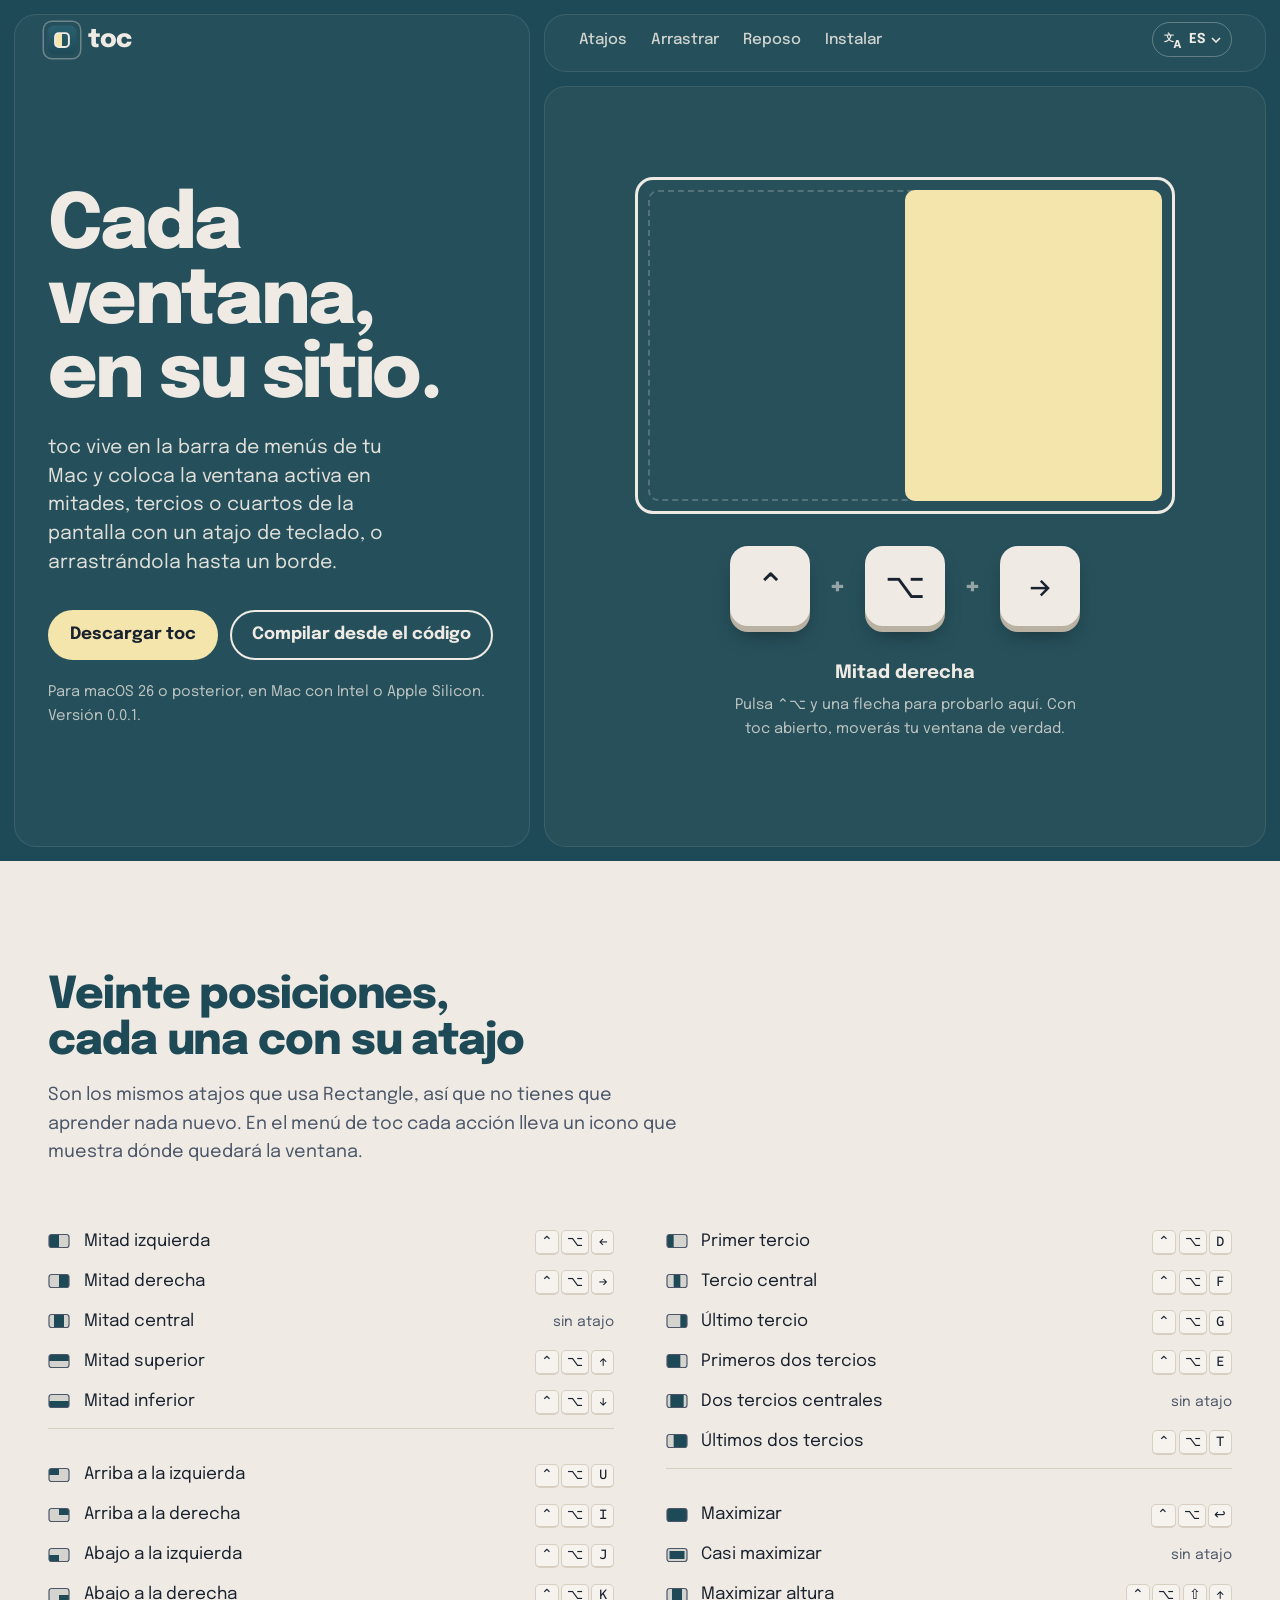
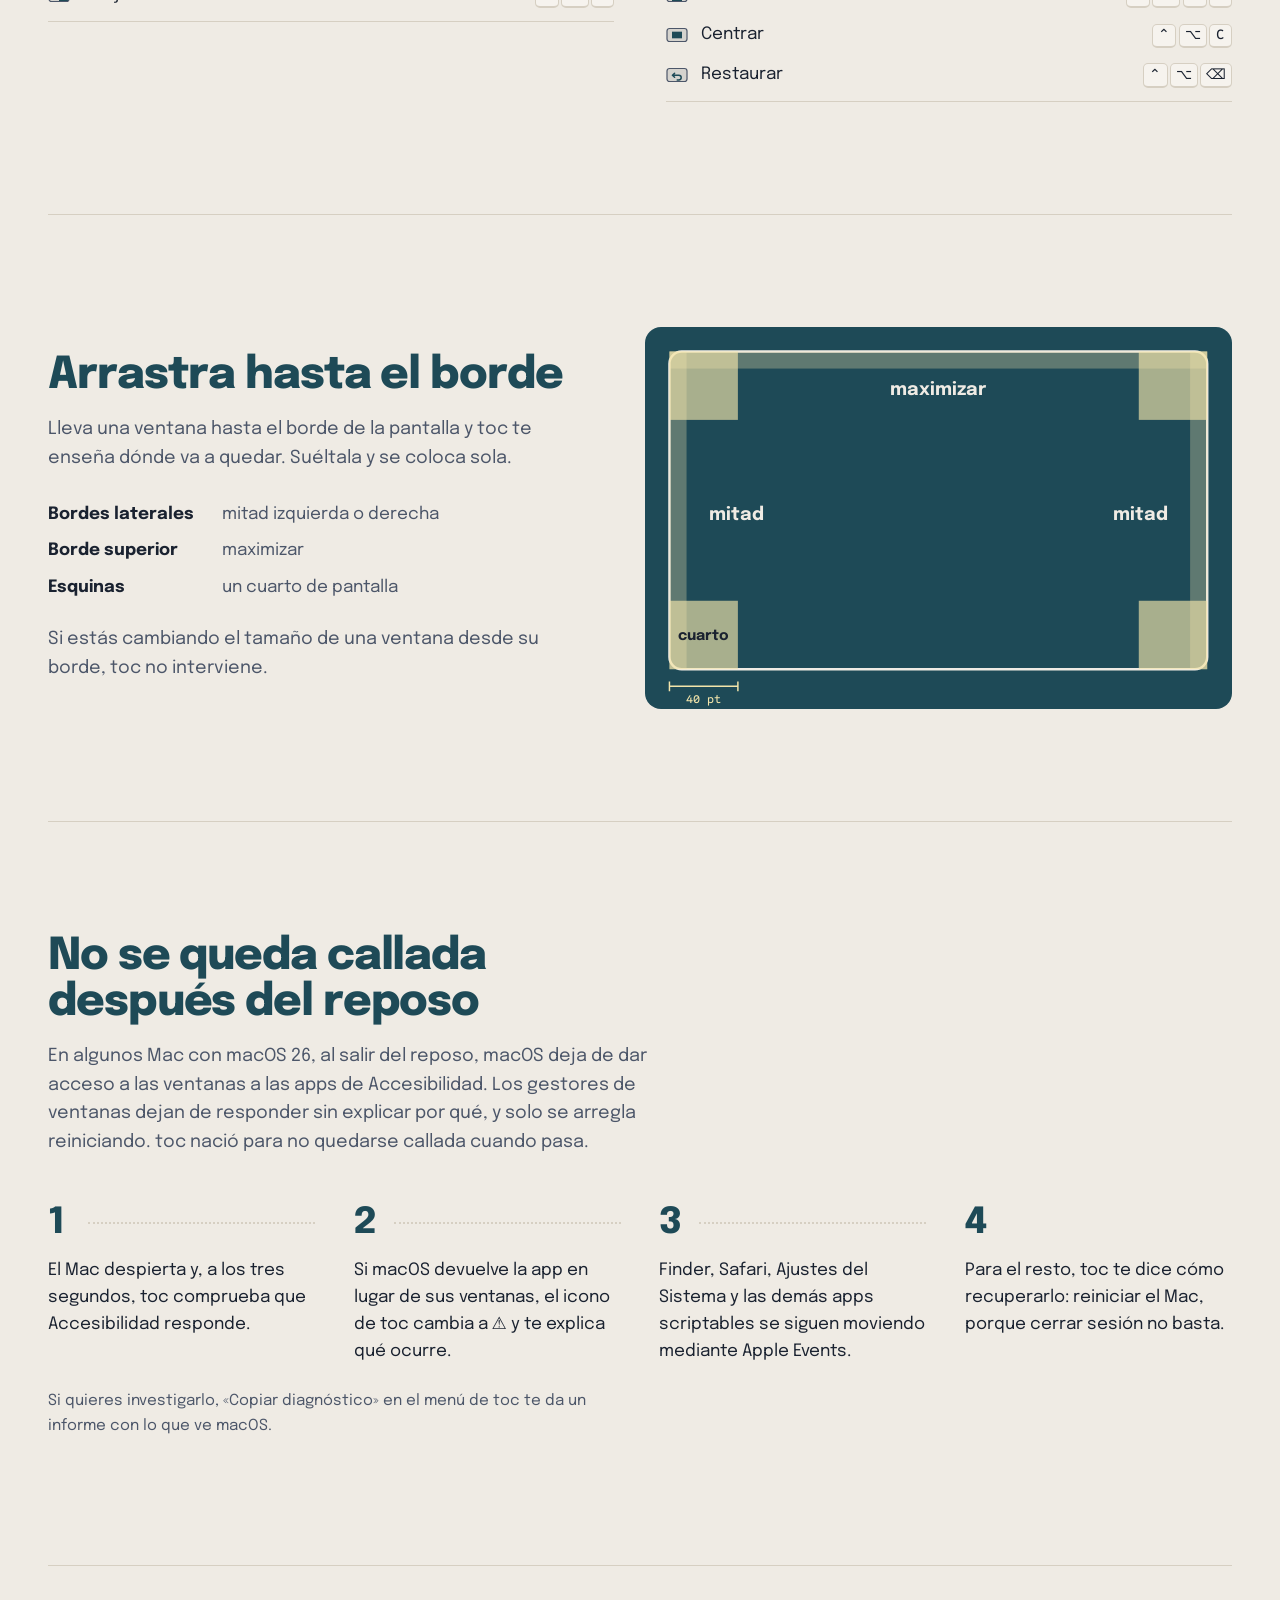
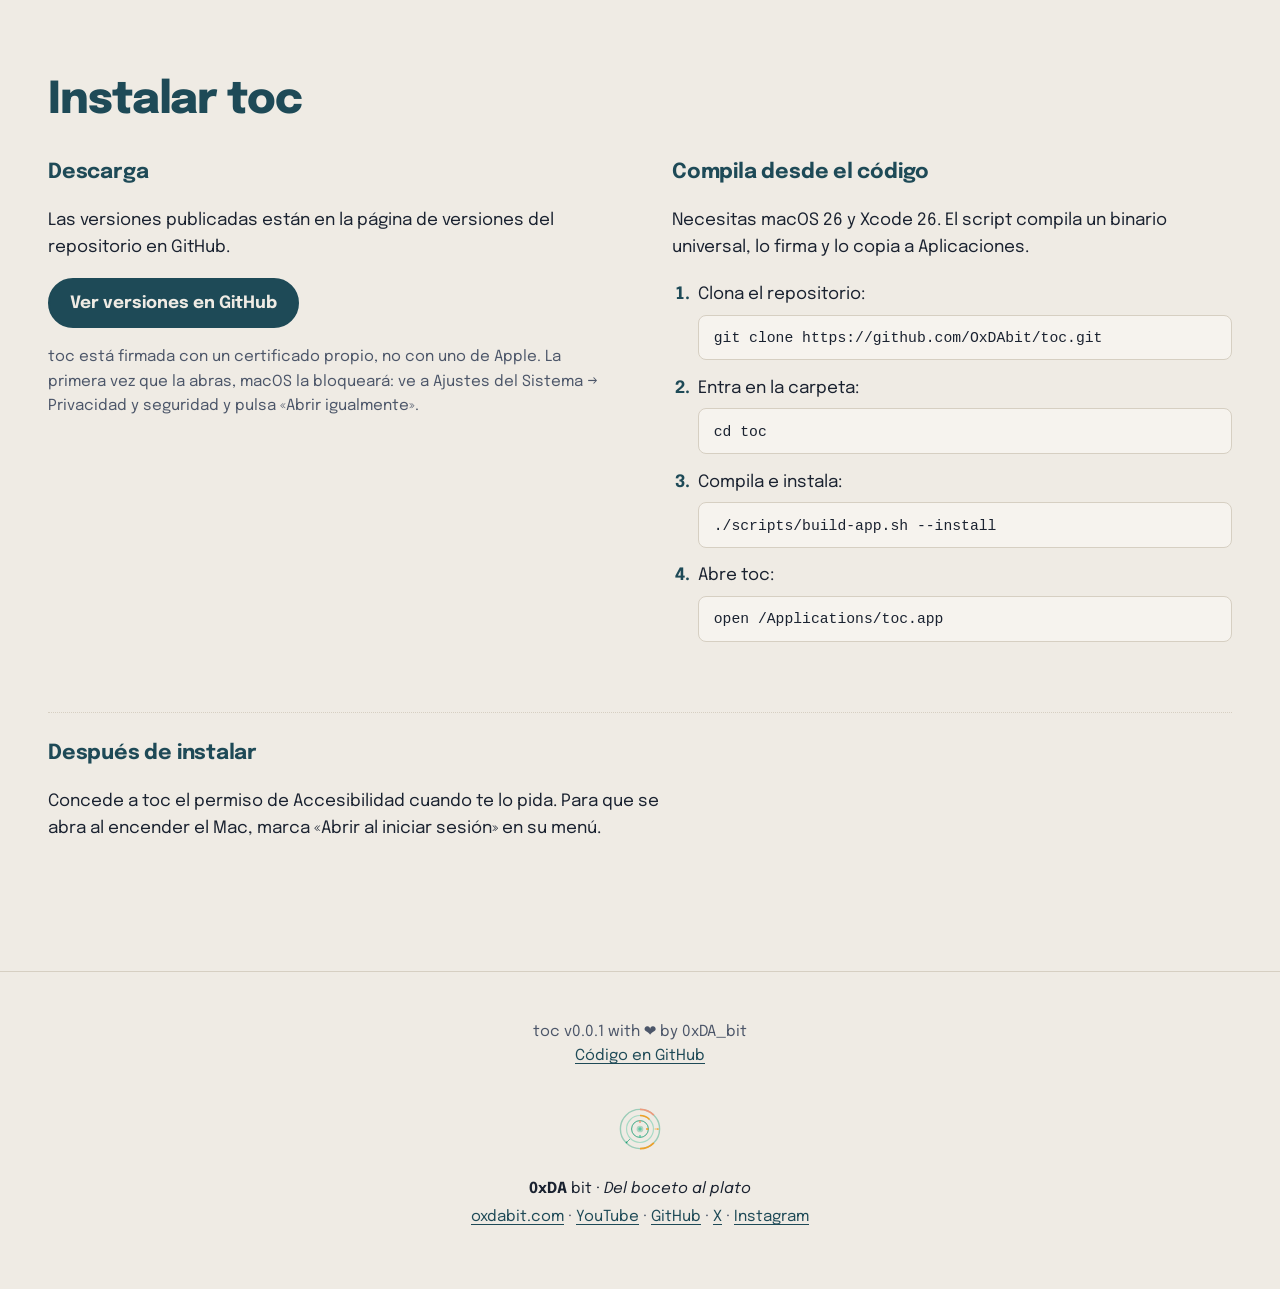
==== commit 3052427f: "Alinea la navegación a la izquierda y añade un selector de idioma La navegación empieza en el panel " ====
--- a/index.html
+++ b/index.html
@@ -23,8 +23,8 @@
 <link rel="preconnect" href="https://fonts.googleapis.com">
 <link rel="preconnect" href="https://fonts.gstatic.com" crossorigin>
 <link rel="stylesheet" href="https://fonts.googleapis.com/css2?family=Epilogue:wght@400;500;700;800&family=Sometype+Mono:wght@500&display=swap">
-<link rel="stylesheet" href="assets/style.css?v=18302ef5">
-<script defer src="assets/demo.js?v=b47cd554"></script>
+<link rel="stylesheet" href="assets/style.css?v=10b8e357">
+<script defer src="assets/demo.js?v=91f83004"></script>
 </head>
 <body>
 <a class="skip" href="#contenido">Saltar al contenido</a>
@@ -33,13 +33,27 @@
   <div class="hero-tiles" aria-hidden="true"><i></i><i></i><i></i></div>
   <nav class="top" aria-label="toc">
     <a class="wordmark" href="./"><img src="assets/toc.svg" alt="" width="36" height="36">toc</a>
-    <ul>
-      <li><a href="#atajos">Atajos</a></li>
-      <li><a href="#arrastrar">Arrastrar</a></li>
-      <li><a href="#reposo">Reposo</a></li>
-      <li><a href="#instalar">Instalar</a></li>
-      <li><a href="en/" hreflang="en" lang="en">English</a></li>
-    </ul>
+    <div class="top-right">
+      <ul class="nav-links">
+        <li><a href="#atajos">Atajos</a></li>
+        <li><a href="#arrastrar">Arrastrar</a></li>
+        <li><a href="#reposo">Reposo</a></li>
+        <li><a href="#instalar">Instalar</a></li>
+      </ul>
+      <details class="lang">
+        <summary aria-label="Idioma">
+          <svg class="lang-icon" viewBox="0 0 24 24" aria-hidden="true">
+            <text x="1" y="13" font-size="12">文</text><text x="12.5" y="21.5" font-size="12" font-weight="700">A</text>
+          </svg>
+          <span>ES</span>
+          <svg class="lang-caret" viewBox="0 0 10 6" aria-hidden="true"><path d="M1 1l4 4 4-4"/></svg>
+        </summary>
+        <ul class="lang-menu">
+          <li><a href="./" hreflang="es" lang="es" aria-current="page">Español</a></li>
+          <li><a href="en/" hreflang="en" lang="en">English</a></li>
+        </ul>
+      </details>
+    </div>
   </nav>
 
   <div class="hero-grid">
--- a/assets/style.css
+++ b/assets/style.css
@@ -136,10 +136,10 @@
 .hero a { color: inherit; }
 
 .top {
-  display: flex;
-  align-items: center;
-  justify-content: space-between;
-  gap: 1rem;
+  display: grid;
+  grid-template-columns: minmax(0, 5fr) minmax(0, 7fr);
+  gap: clamp(32px, 5vw, 72px);
+  align-items: center;
   max-width: 1200px;
   margin: 0 auto;
   padding: 20px 0;
@@ -148,24 +148,78 @@
   display: inline-flex;
   align-items: center;
   gap: 0.5rem;
+  justify-self: start;
   font-weight: 800;
   font-size: 1.6rem;
   letter-spacing: -0.04em;
   text-decoration: none;
 }
 .wordmark img { display: block; width: 36px; height: 36px; margin: -4px 0 -4px -4px; border-radius: 22%; box-shadow: 0 0 0 1.5px rgba(239, 235, 228, 0.35); }
-.top ul {
+
+.top-right {
+  display: flex;
+  align-items: center;
+  justify-content: space-between;
+  gap: 1rem;
+}
+.nav-links {
   display: flex;
   flex-wrap: wrap;
-  gap: 0.25rem 1.25rem;
+  gap: 0.25rem 1.5rem;
   margin: 0;
   padding: 0;
   list-style: none;
   font-weight: 500;
   font-size: 0.95rem;
 }
-.top ul a { text-decoration: none; opacity: 0.85; }
-.top ul a:hover { opacity: 1; text-decoration: underline; }
+.nav-links a { text-decoration: none; opacity: 0.85; }
+.nav-links a:hover { opacity: 1; text-decoration: underline; }
+
+/* Selector de idioma: un <details> nativo, sin dependencias */
+.lang { position: relative; }
+.lang summary {
+  display: inline-flex;
+  align-items: center;
+  gap: 0.4rem;
+  padding: 0.35rem 0.6rem;
+  border: 1px solid rgba(239, 235, 228, 0.3);
+  border-radius: 999px;
+  font-weight: 700;
+  font-size: 0.85rem;
+  cursor: pointer;
+  list-style: none;
+  user-select: none;
+}
+.lang summary::-webkit-details-marker { display: none; }
+.lang summary:hover, .lang[open] summary { background: rgba(239, 235, 228, 0.1); border-color: var(--paper); }
+.lang-icon { width: 20px; height: 20px; fill: currentColor; font-family: -apple-system, "Hiragino Sans", system-ui, sans-serif; }
+.lang-caret { width: 10px; height: 6px; fill: none; stroke: currentColor; stroke-width: 1.6; transition: transform 150ms; }
+.lang[open] .lang-caret { transform: rotate(180deg); }
+.lang-menu {
+  position: absolute;
+  right: 0;
+  top: calc(100% + 8px);
+  z-index: 5;
+  min-width: 10rem;
+  margin: 0;
+  padding: 6px;
+  list-style: none;
+  border-radius: 12px;
+  background: var(--paper);
+  color: var(--ink);
+  box-shadow: 0 0 0 1px rgba(26, 34, 48, 0.12), 0 16px 32px -12px rgba(0, 0, 0, 0.45);
+}
+.hero .lang-menu a {
+  display: block;
+  padding: 0.45rem 0.75rem;
+  border-radius: 8px;
+  color: var(--ink);
+  text-decoration: none;
+  font-weight: 500;
+}
+.hero .lang-menu a:hover { background: rgba(30, 74, 87, 0.1); }
+.hero .lang-menu a[aria-current="page"] { font-weight: 700; color: var(--petrol); }
+.hero .lang-menu a[aria-current="page"]::after { content: " ✓"; }
 
 .hero-grid {
   display: grid;
@@ -446,7 +500,7 @@
   .hero-tiles { display: none; }
   .steps { grid-template-columns: repeat(2, minmax(0, 1fr)); }
   .steps li:nth-child(2n)::after { display: none; }
-  .top { flex-direction: column; align-items: flex-start; }
+  .top { grid-template-columns: minmax(0, 1fr); gap: 14px; }
   .lede { max-width: none; }
 }
 
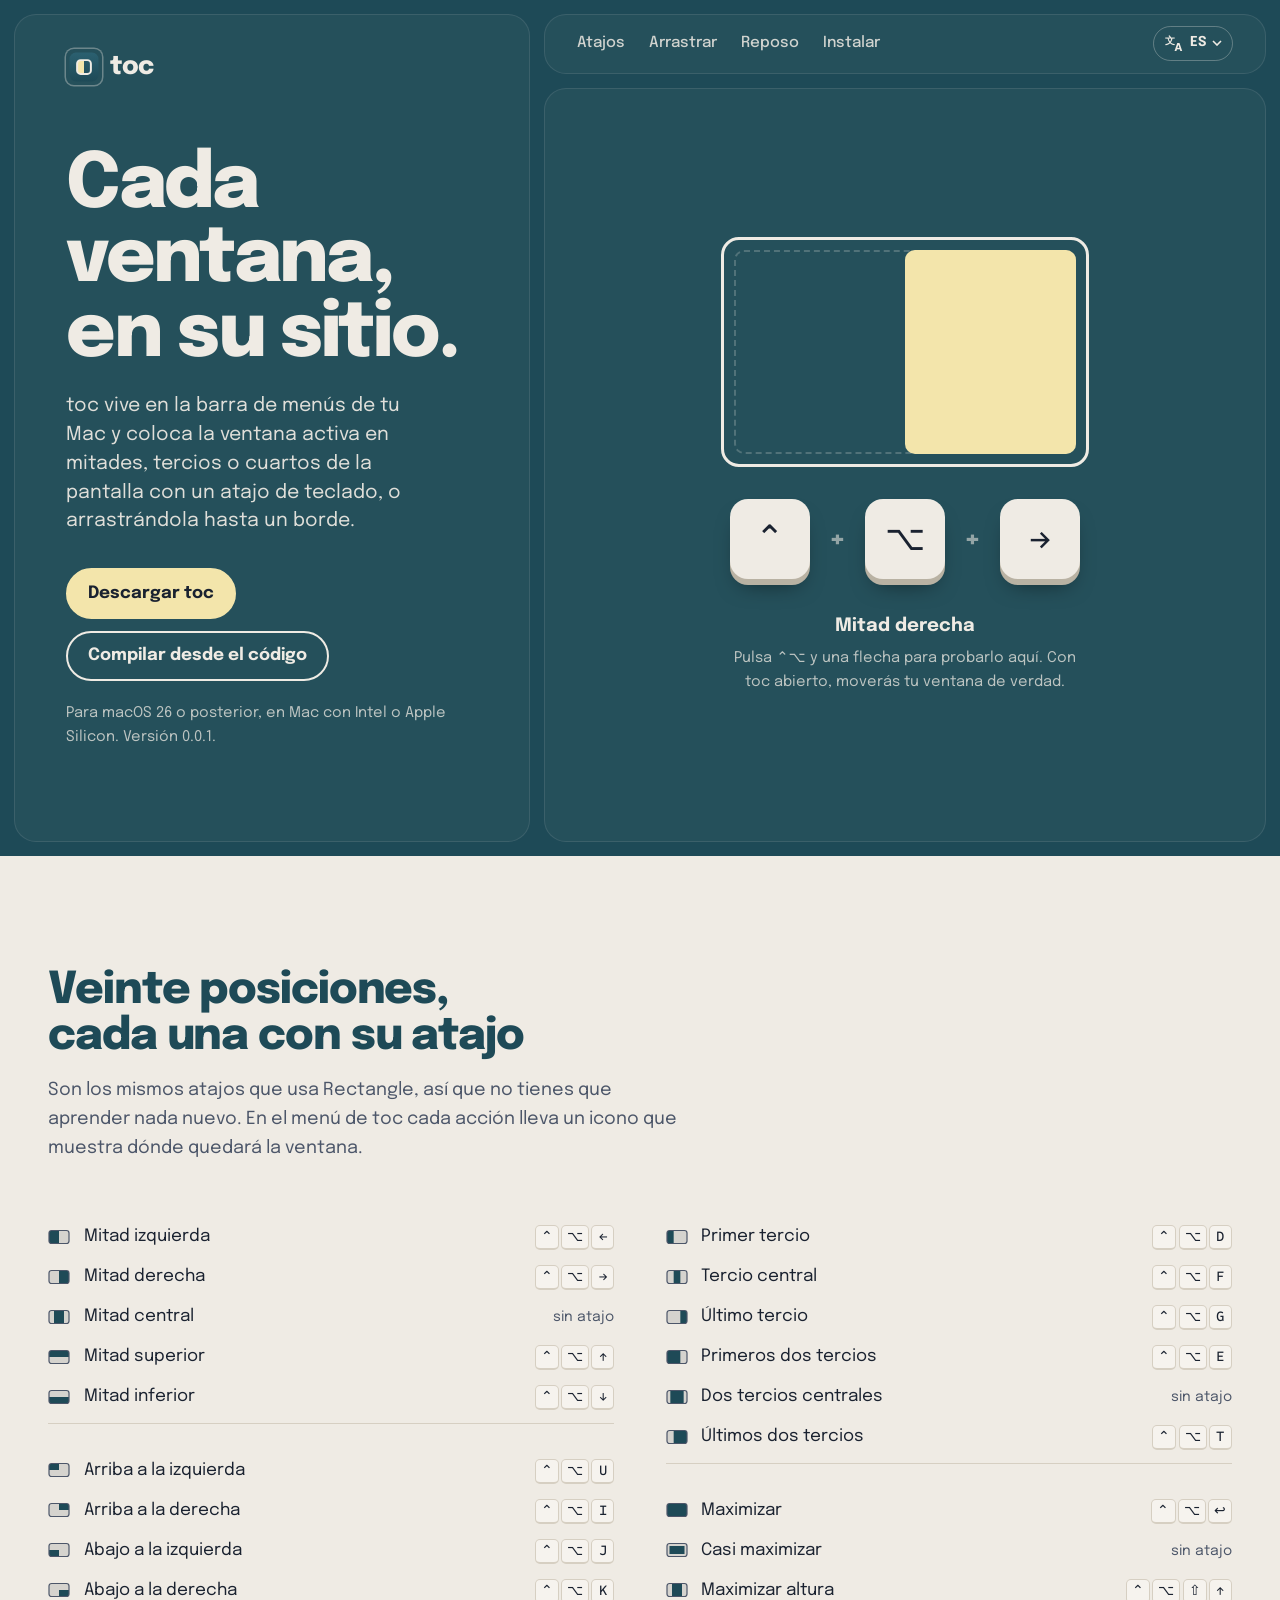
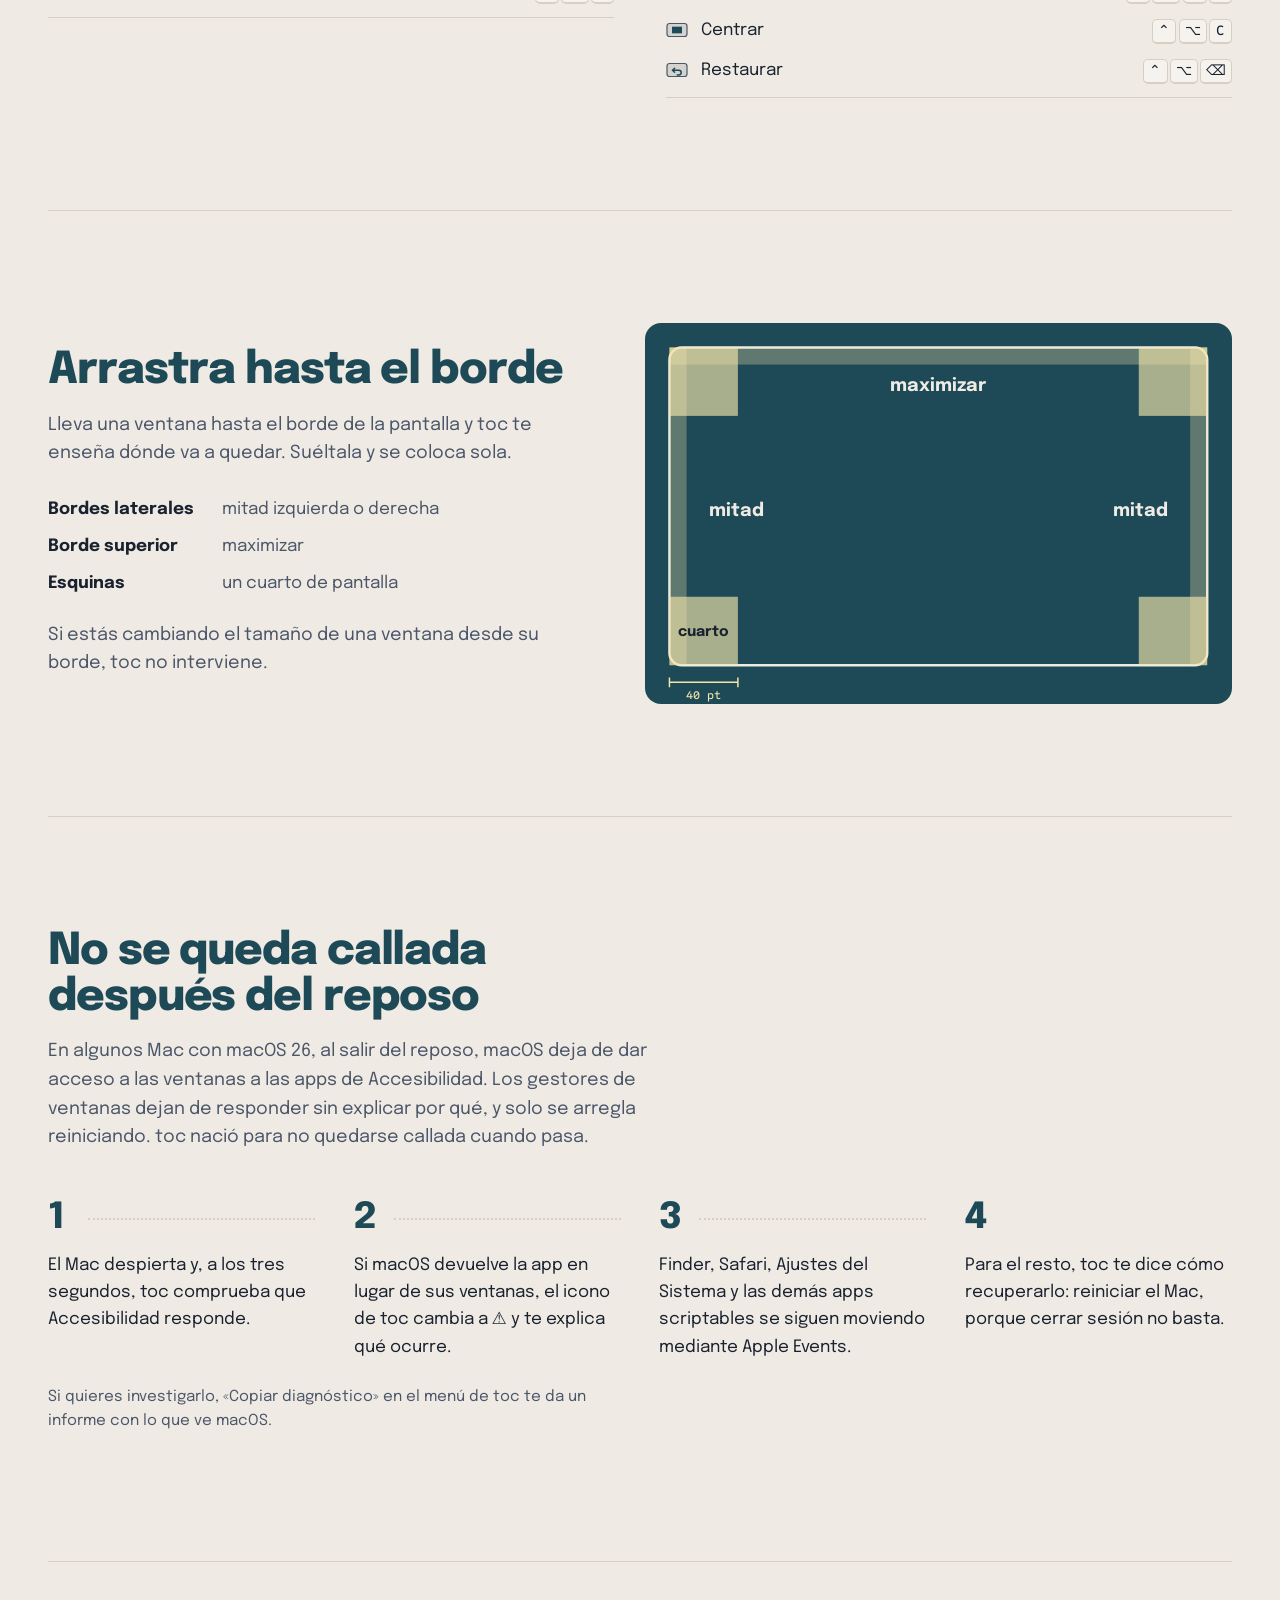
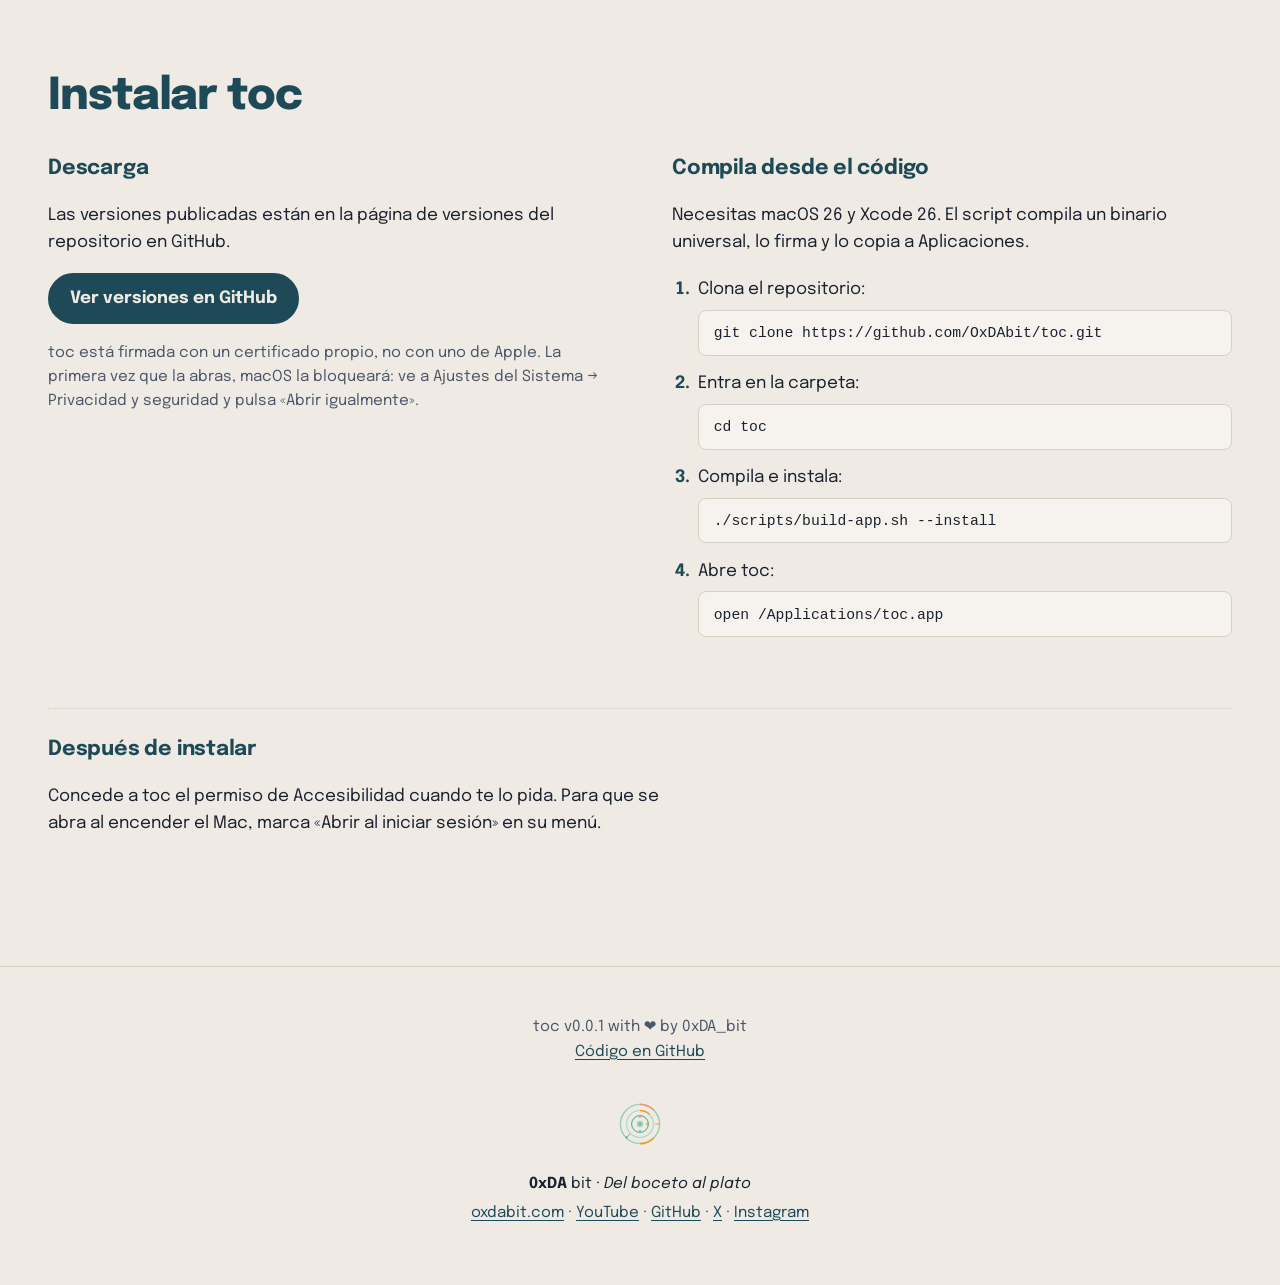
==== commit 06c5b65f: "Convierte los paneles de la portada en contenedores reales El texto, la navegación y la demo viven a" ====
--- a/index.html
+++ b/index.html
@@ -23,17 +23,30 @@
 <link rel="preconnect" href="https://fonts.googleapis.com">
 <link rel="preconnect" href="https://fonts.gstatic.com" crossorigin>
 <link rel="stylesheet" href="https://fonts.googleapis.com/css2?family=Epilogue:wght@400;500;700;800&family=Sometype+Mono:wght@500&display=swap">
-<link rel="stylesheet" href="assets/style.css?v=10b8e357">
+<link rel="stylesheet" href="assets/style.css?v=8ec3c9ee">
 <script defer src="assets/demo.js?v=91f83004"></script>
 </head>
 <body>
 <a class="skip" href="#contenido">Saltar al contenido</a>
 
 <header class="hero">
-  <div class="hero-tiles" aria-hidden="true"><i></i><i></i><i></i></div>
-  <nav class="top" aria-label="toc">
-    <a class="wordmark" href="./"><img src="assets/toc.svg" alt="" width="36" height="36">toc</a>
-    <div class="top-right">
+  <div class="hero-panels">
+    <div class="panel panel-copy">
+      <div class="copy-column">
+        <a class="wordmark" href="./"><img src="assets/toc.svg" alt="" width="36" height="36">toc</a>
+        <div class="hero-copy">
+      <h1>Cada ventana, en su sitio.</h1>
+      <p class="lede">toc vive en la barra de menús de tu Mac y coloca la ventana activa en mitades, tercios o cuartos de la pantalla con un atajo de teclado, o arrastrándola hasta un borde.</p>
+      <p class="actions">
+        <a class="button primary" href="https://github.com/OxDAbit/toc/releases">Descargar toc</a>
+        <a class="button ghost" href="#compilar">Compilar desde el código</a>
+      </p>
+      <p class="requirements">Para macOS 26 o posterior, en Mac con Intel o Apple Silicon. Versión 0.0.1.</p>
+    </div>
+      </div>
+    </div>
+
+    <nav class="panel panel-nav" aria-label="toc">
       <ul class="nav-links">
         <li><a href="#atajos">Atajos</a></li>
         <li><a href="#arrastrar">Arrastrar</a></li>
@@ -53,20 +66,9 @@
           <li><a href="en/" hreflang="en" lang="en">English</a></li>
         </ul>
       </details>
-    </div>
-  </nav>
+    </nav>
 
-  <div class="hero-grid">
-    <div class="hero-copy">
-      <h1>Cada ventana, en su sitio.</h1>
-      <p class="lede">toc vive en la barra de menús de tu Mac y coloca la ventana activa en mitades, tercios o cuartos de la pantalla con un atajo de teclado, o arrastrándola hasta un borde.</p>
-      <p class="actions">
-        <a class="button primary" href="https://github.com/OxDAbit/toc/releases">Descargar toc</a>
-        <a class="button ghost" href="#compilar">Compilar desde el código</a>
-      </p>
-      <p class="requirements">Para macOS 26 o posterior, en Mac con Intel o Apple Silicon. Versión 0.0.1.</p>
-    </div>
-
+    <div class="panel panel-demo">
     <figure class="shortcut-demo" data-demo aria-label="Demostración de toc">
       <div class="sd-screen" aria-hidden="true">
         <div class="sd-ghost"></div>
@@ -81,6 +83,7 @@
       </figcaption>
       <script type="application/json" class="demo-labels">{"leftHalf": "Mitad izquierda", "rightHalf": "Mitad derecha", "centerHalf": "Mitad central", "topHalf": "Mitad superior", "bottomHalf": "Mitad inferior", "topLeft": "Arriba a la izquierda", "topRight": "Arriba a la derecha", "bottomLeft": "Abajo a la izquierda", "bottomRight": "Abajo a la derecha", "firstThird": "Primer tercio", "centerThird": "Tercio central", "lastThird": "Último tercio", "firstTwoThirds": "Primeros dos tercios", "centerTwoThirds": "Dos tercios centrales", "lastTwoThirds": "Últimos dos tercios", "maximize": "Maximizar", "almostMaximize": "Casi maximizar", "maximizeHeight": "Maximizar altura", "center": "Centrar", "restore": "Restaurar", "_ready": "Listo para probar", "_empty": "No hay ninguna posición anterior"}</script>
     </figure>
+    </div>
   </div>
 </header>
 
--- a/assets/style.css
+++ b/assets/style.css
@@ -106,62 +106,67 @@
 /* ---------- Portada: el plano ---------- */
 
 .hero {
-  position: relative;
-  overflow: hidden;
   color: var(--paper);
   background-color: var(--petrol);
-  padding: 0 var(--gutter) clamp(48px, 8vw, 96px);
-}
-.hero > :not(.hero-tiles) { position: relative; z-index: 1; }
-
-/* Fondo: la propia portada está «colocada» como un escritorio en mosaico:
-   una ventana a la izquierda para el texto y, a la derecha, una franja para
-   la navegación y otra para la demo. */
-.hero-tiles {
-  position: absolute;
-  inset: 14px;
-  display: grid;
-  grid-template-columns: 5fr 7fr;
-  grid-template-rows: 58px 1fr;
+  padding: 14px;
+}
+.hero a { color: inherit; }
+
+/* La portada está «colocada» como un escritorio en mosaico: una ventana a la
+   izquierda para el texto y, a la derecha, una franja para la navegación y
+   otra para la demo. Cada panel es el contenedor real de su contenido. */
+.hero-panels {
+  display: grid;
+  grid-template-columns: minmax(0, 5fr) minmax(0, 7fr);
+  grid-template-rows: auto 1fr;
   gap: 14px;
-  pointer-events: none;
-}
-.hero-tiles i {
+  min-height: min(92vh, 880px);
+}
+.panel {
   border-radius: 22px;
   background: rgba(239, 235, 228, 0.035);
   border: 1px solid rgba(239, 235, 228, 0.1);
 }
-.hero-tiles i:first-child { grid-row: 1 / span 2; }
-.hero-tiles i:last-child { background: rgba(243, 229, 171, 0.045); }
-.hero a { color: inherit; }
-
-.top {
-  display: grid;
-  grid-template-columns: minmax(0, 5fr) minmax(0, 7fr);
-  gap: clamp(32px, 5vw, 72px);
+.panel-copy {
+  grid-row: 1 / span 2;
+  display: flex;
+  padding: clamp(20px, 3vw, 32px) clamp(24px, 4vw, 56px) clamp(32px, 5vw, 64px);
+}
+.copy-column {
+  display: flex;
+  flex-direction: column;
+  width: 100%;
+  max-width: 32rem;
+  margin-inline: auto;
+}
+.copy-column .hero-copy { margin-block: auto; padding-top: 2rem; }
+
+.panel-nav {
+  display: flex;
   align-items: center;
-  max-width: 1200px;
-  margin: 0 auto;
-  padding: 20px 0;
-}
+  justify-content: space-between;
+  gap: 1rem;
+  min-height: 60px;
+  padding: 10px clamp(20px, 3vw, 32px);
+}
+.panel-demo {
+  display: grid;
+  place-items: center;
+  padding: clamp(24px, 4vw, 56px);
+}
+
 .wordmark {
   display: inline-flex;
   align-items: center;
   gap: 0.5rem;
-  justify-self: start;
+  align-self: flex-start;
   font-weight: 800;
   font-size: 1.6rem;
   letter-spacing: -0.04em;
   text-decoration: none;
 }
-.wordmark img { display: block; width: 36px; height: 36px; margin: -4px 0 -4px -4px; border-radius: 22%; box-shadow: 0 0 0 1.5px rgba(239, 235, 228, 0.35); }
-
-.top-right {
-  display: flex;
-  align-items: center;
-  justify-content: space-between;
-  gap: 1rem;
-}
+.wordmark img { display: block; width: 36px; height: 36px; border-radius: 22%; box-shadow: 0 0 0 1.5px rgba(239, 235, 228, 0.35); }
+
 .nav-links {
   display: flex;
   flex-wrap: wrap;
@@ -171,6 +176,7 @@
   list-style: none;
   font-weight: 500;
   font-size: 0.95rem;
+  line-height: 1;
 }
 .nav-links a { text-decoration: none; opacity: 0.85; }
 .nav-links a:hover { opacity: 1; text-decoration: underline; }
@@ -221,15 +227,6 @@
 .hero .lang-menu a[aria-current="page"] { font-weight: 700; color: var(--petrol); }
 .hero .lang-menu a[aria-current="page"]::after { content: " ✓"; }
 
-.hero-grid {
-  display: grid;
-  grid-template-columns: minmax(0, 5fr) minmax(0, 7fr);
-  gap: clamp(32px, 5vw, 72px);
-  align-items: center;
-  max-width: 1200px;
-  margin: clamp(24px, 6vw, 72px) auto 0;
-}
-
 h1 {
   margin: 0 0 1.25rem;
   font-weight: 800;
@@ -496,15 +493,16 @@
 /* ---------- Pantallas estrechas ---------- */
 
 @media (max-width: 860px) {
-  .hero-grid, .split { grid-template-columns: minmax(0, 1fr); }
-  .hero-tiles { display: none; }
+  .hero-panels { grid-template-columns: minmax(0, 1fr); grid-template-rows: none; min-height: 0; }
+  .panel-copy { grid-row: auto; }
+  .split { grid-template-columns: minmax(0, 1fr); }
   .steps { grid-template-columns: repeat(2, minmax(0, 1fr)); }
   .steps li:nth-child(2n)::after { display: none; }
-  .top { grid-template-columns: minmax(0, 1fr); gap: 14px; }
   .lede { max-width: none; }
 }
 
 @media (max-width: 520px) {
+  .nav-links { gap: 0.5rem 1rem; font-size: 0.9rem; }
   .steps { grid-template-columns: minmax(0, 1fr); }
   .steps li::after { display: none; }
   .zones div { grid-template-columns: minmax(0, 1fr); gap: 0; }
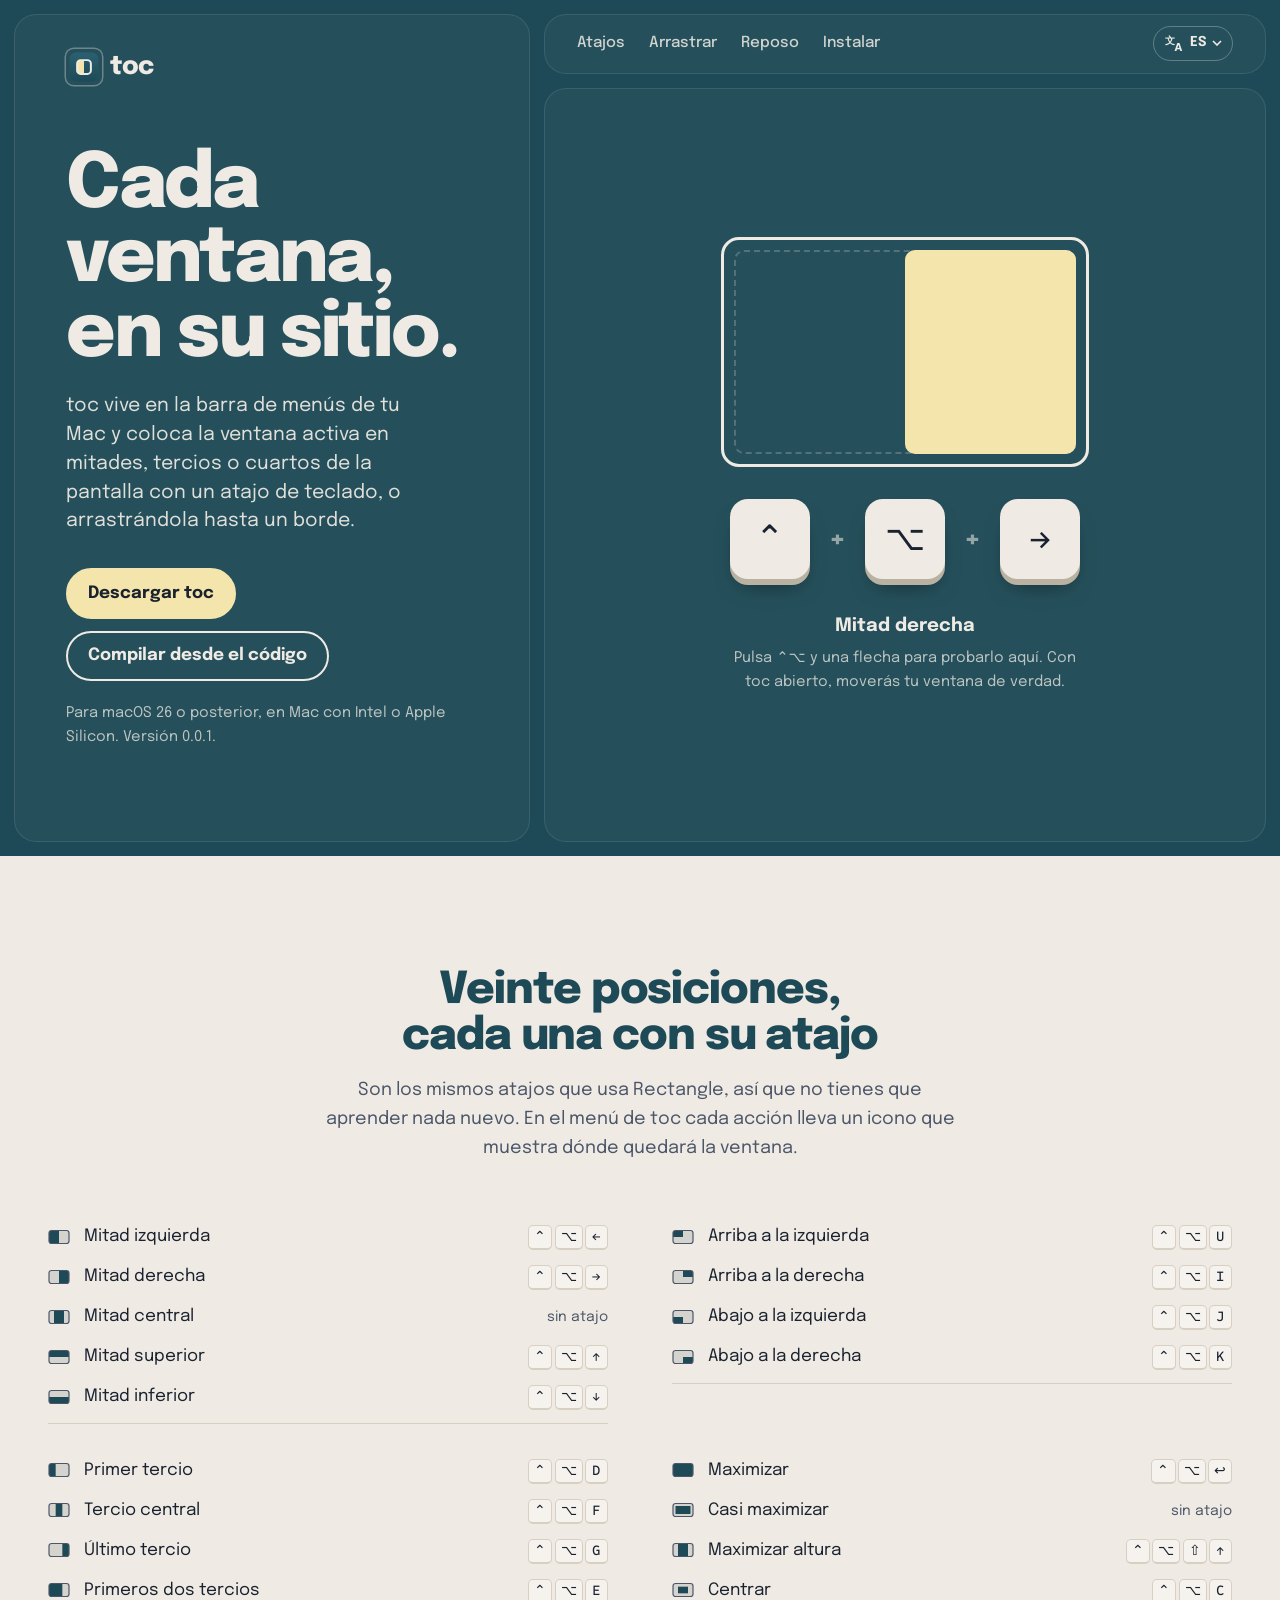
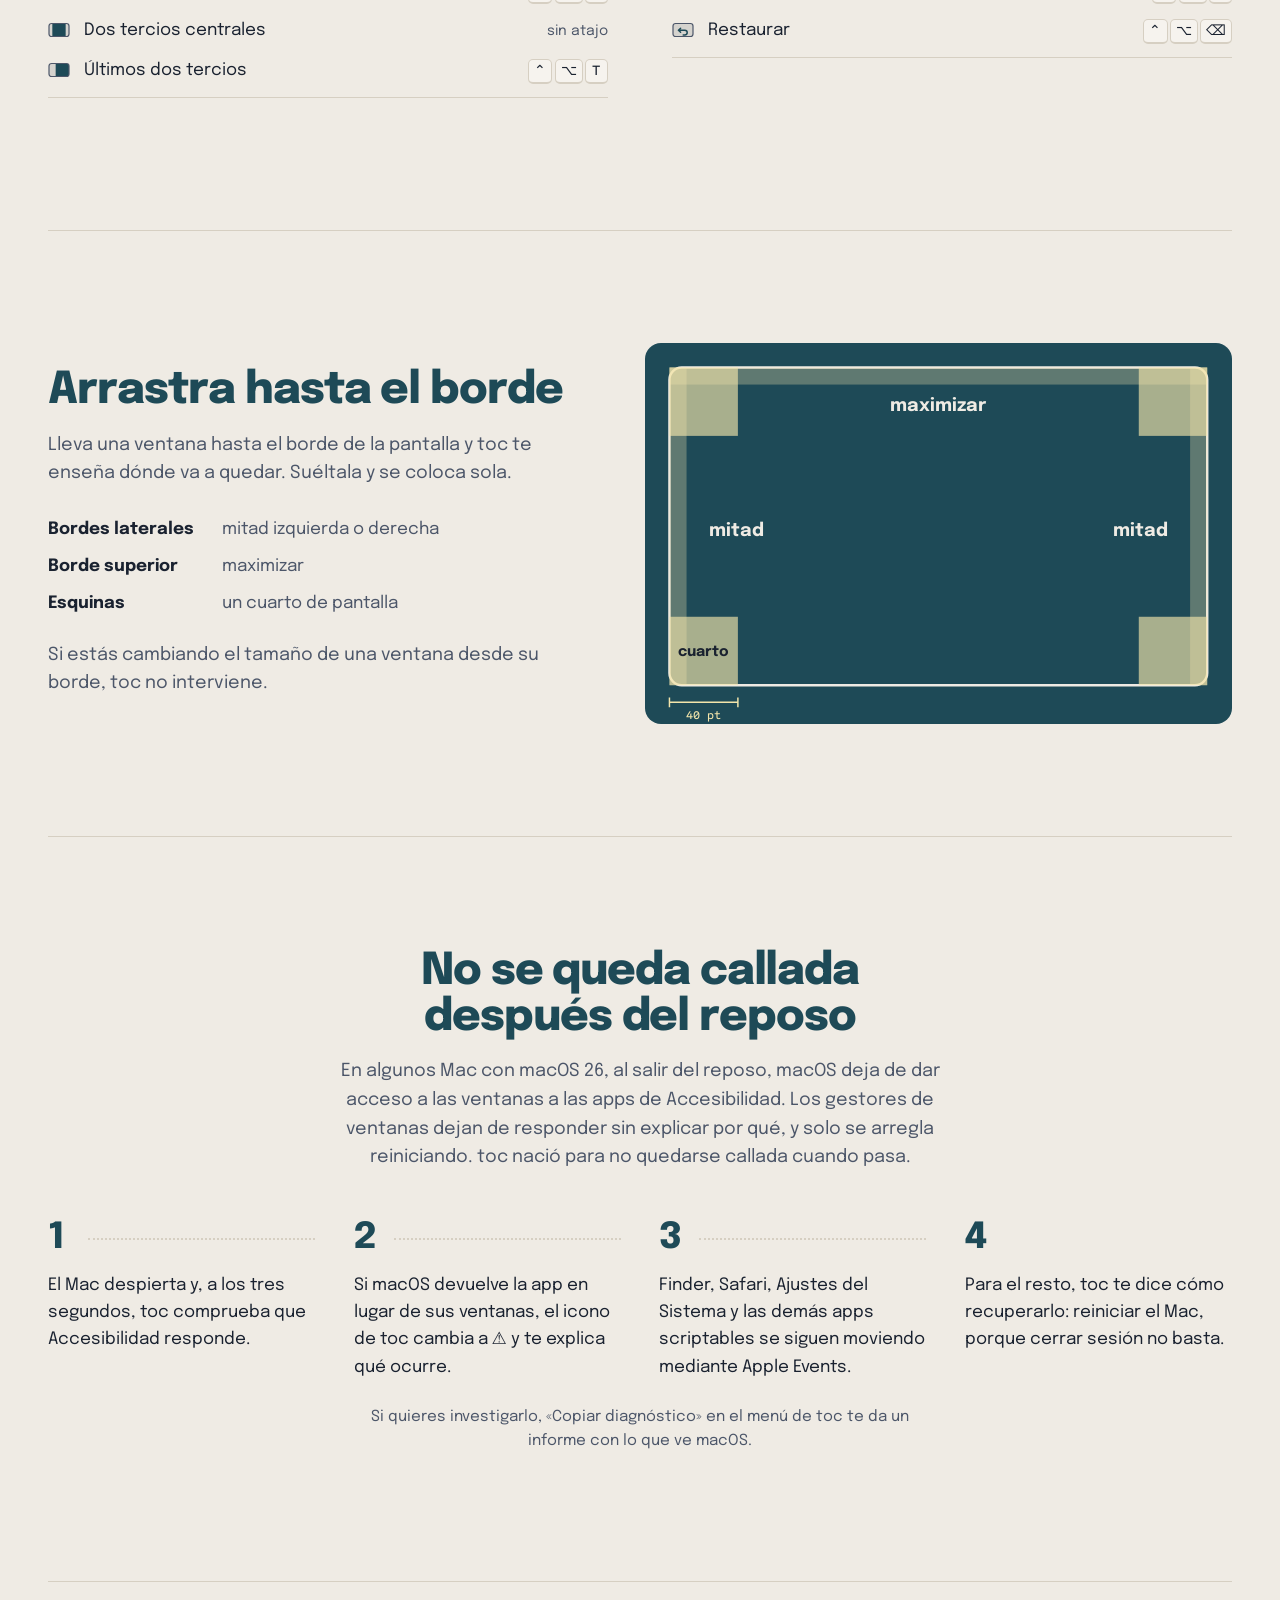
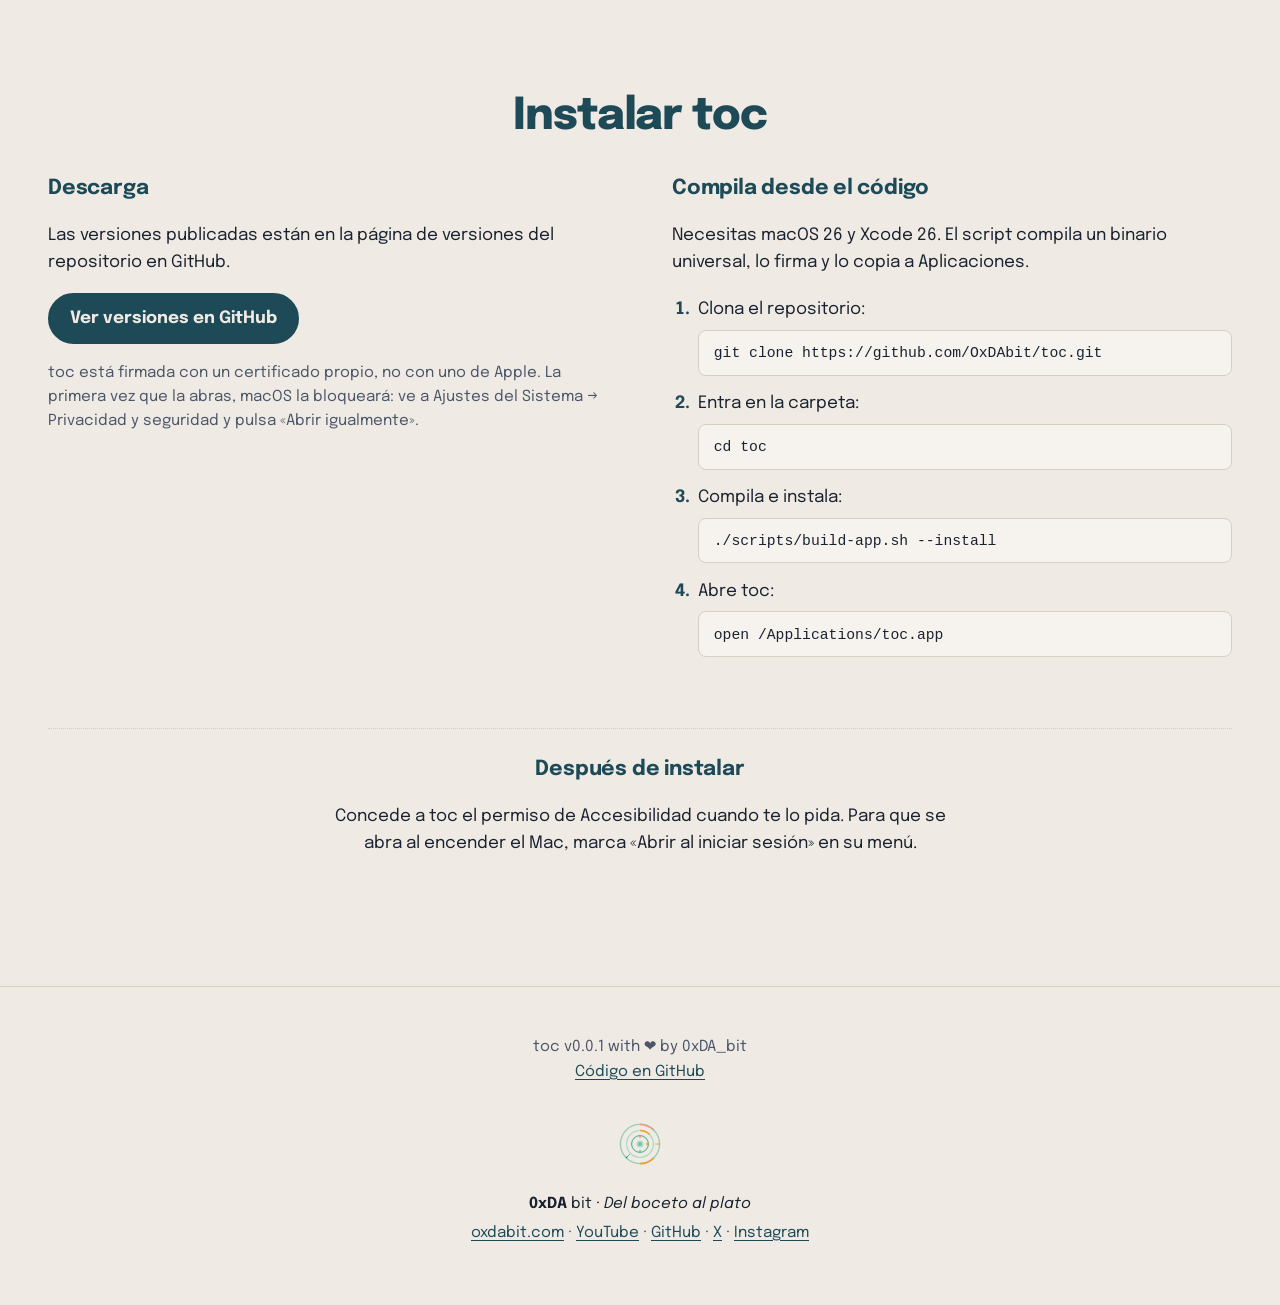
==== commit d5b965a2: "Centra las secciones y reparte los atajos en una rejilla - Los títulos y textos de introducción de c" ====
--- a/index.html
+++ b/index.html
@@ -23,7 +23,7 @@
 <link rel="preconnect" href="https://fonts.googleapis.com">
 <link rel="preconnect" href="https://fonts.gstatic.com" crossorigin>
 <link rel="stylesheet" href="https://fonts.googleapis.com/css2?family=Epilogue:wght@400;500;700;800&family=Sometype+Mono:wght@500&display=swap">
-<link rel="stylesheet" href="assets/style.css?v=8ec3c9ee">
+<link rel="stylesheet" href="assets/style.css?v=a51585be">
 <script defer src="assets/demo.js?v=91f83004"></script>
 </head>
 <body>
--- a/assets/style.css
+++ b/assets/style.css
@@ -367,13 +367,30 @@
 
 main h2, main h3 { color: var(--heading); }
 
+/* Cabeceras de sección centradas en la página */
+.section > .section-head,
+.section > h2 { text-align: center; margin-inline: auto; }
+.section > .section-head h2,
+.section > h2 { margin-inline: auto; }
+.section > .section-head p,
+.section > .note { margin-inline: auto; text-align: center; }
+/* En «Arrastrar» el texto acompaña al plano: se queda alineado a la izquierda. */
+.split > .section-head,
+.split > .section-head h2,
+.split > .section-head p { text-align: left; margin-inline: 0; }
+.after { text-align: center; }
+.after p { margin-inline: auto; }
+
 /* Atajos: el menú de toc desplegado en columnas */
+/* Rejilla en lugar de columnas CSS: Safari no reparte bien las listas en
+   columnas y dejaba un hueco vacío debajo. */
 .menu {
-  columns: 2 340px;
-  column-gap: clamp(24px, 4vw, 56px);
+  display: grid;
+  grid-template-columns: repeat(2, minmax(0, 1fr));
+  column-gap: clamp(24px, 5vw, 72px);
+  align-items: start;
 }
 .menu-group {
-  break-inside: avoid;
   margin: 0 0 1.25rem;
   padding: 0.4rem 0;
   list-style: none;
@@ -493,6 +510,7 @@
 /* ---------- Pantallas estrechas ---------- */
 
 @media (max-width: 860px) {
+  .menu { grid-template-columns: minmax(0, 1fr); }
   .hero-panels { grid-template-columns: minmax(0, 1fr); grid-template-rows: none; min-height: 0; }
   .panel-copy { grid-row: auto; }
   .split { grid-template-columns: minmax(0, 1fr); }
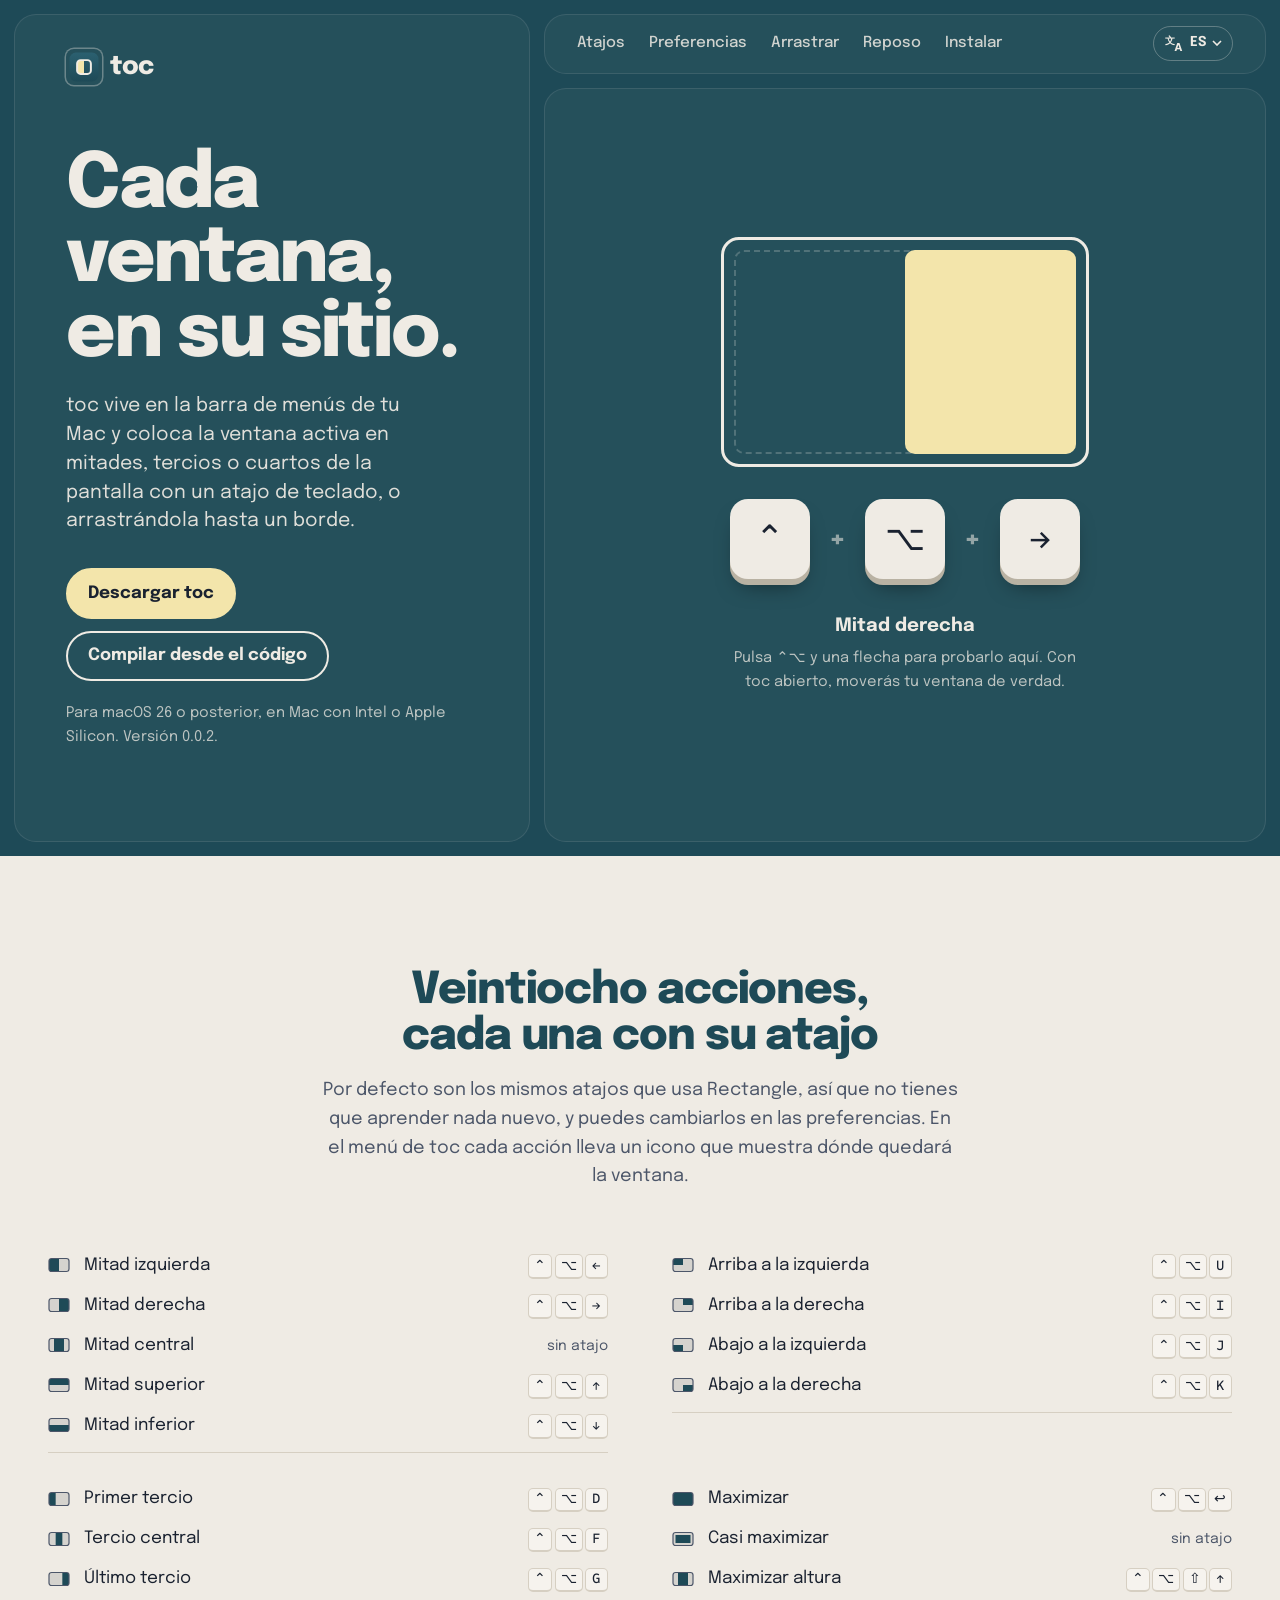
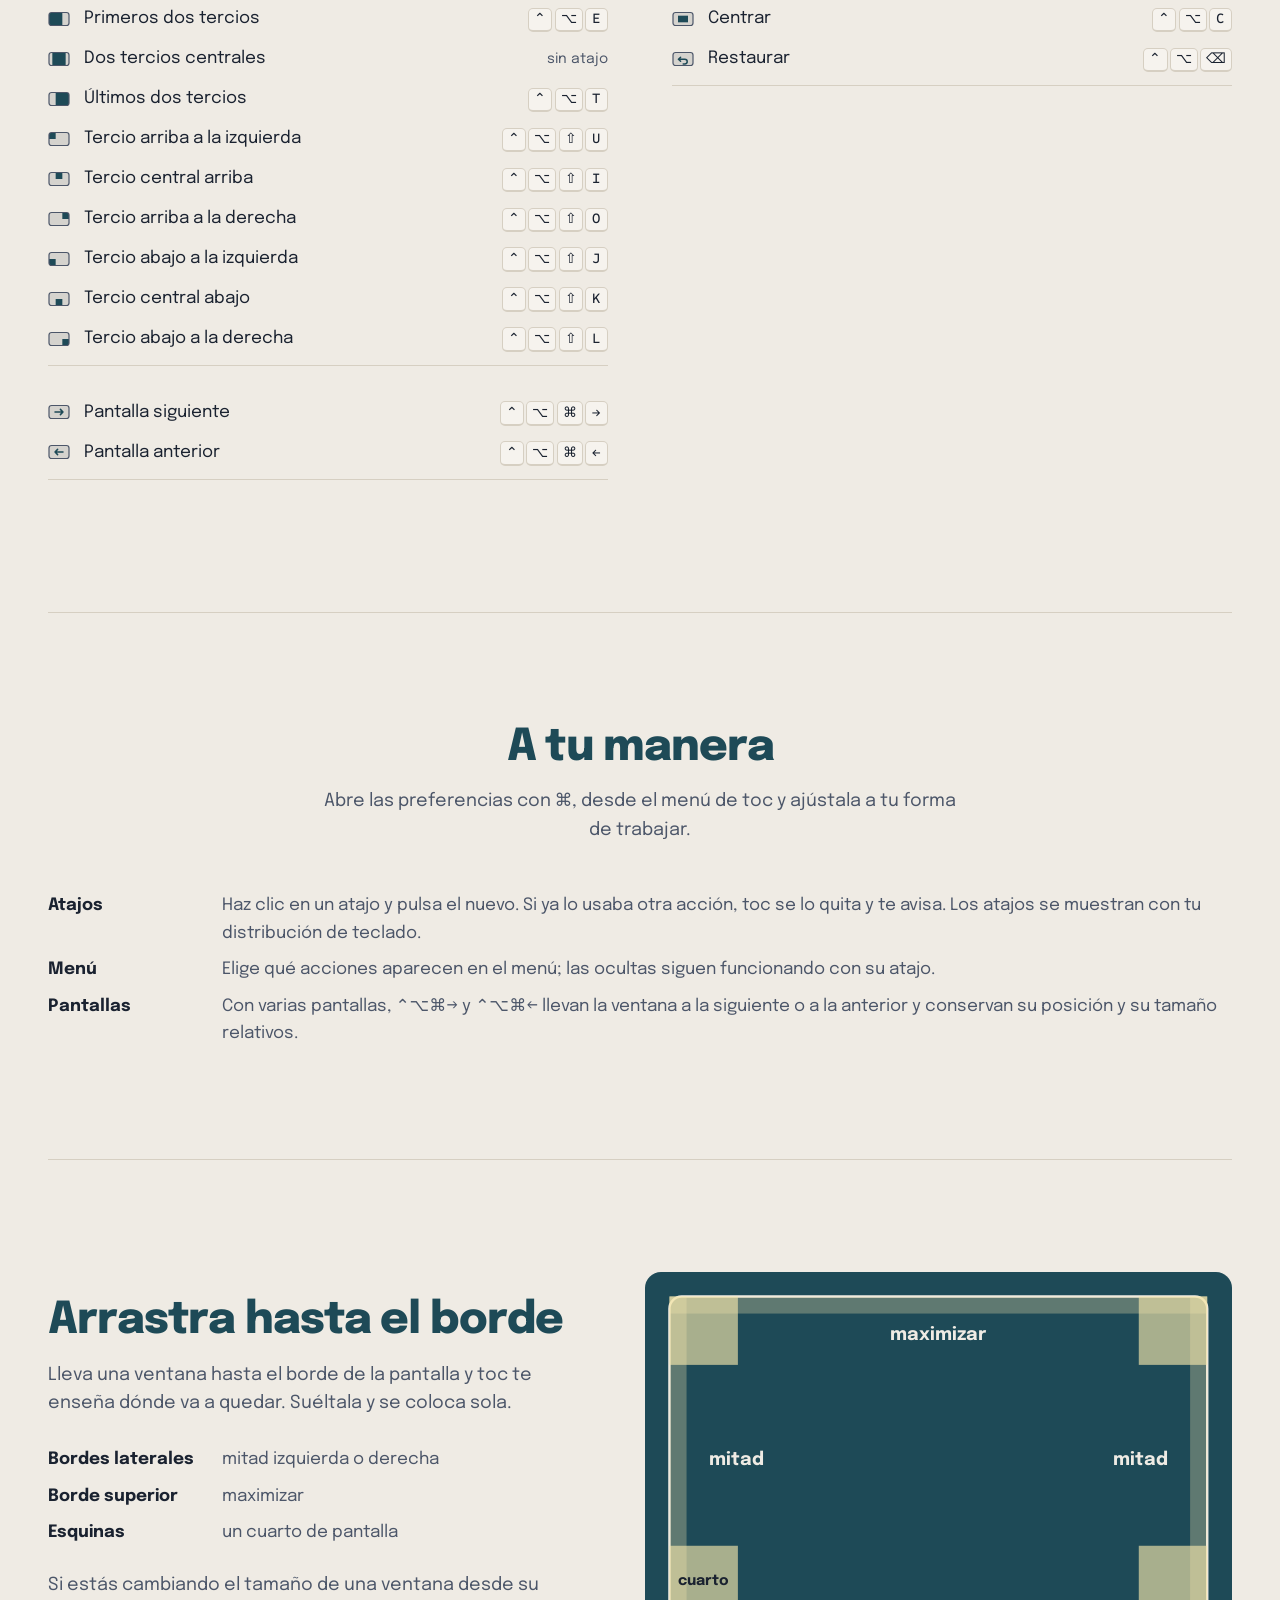
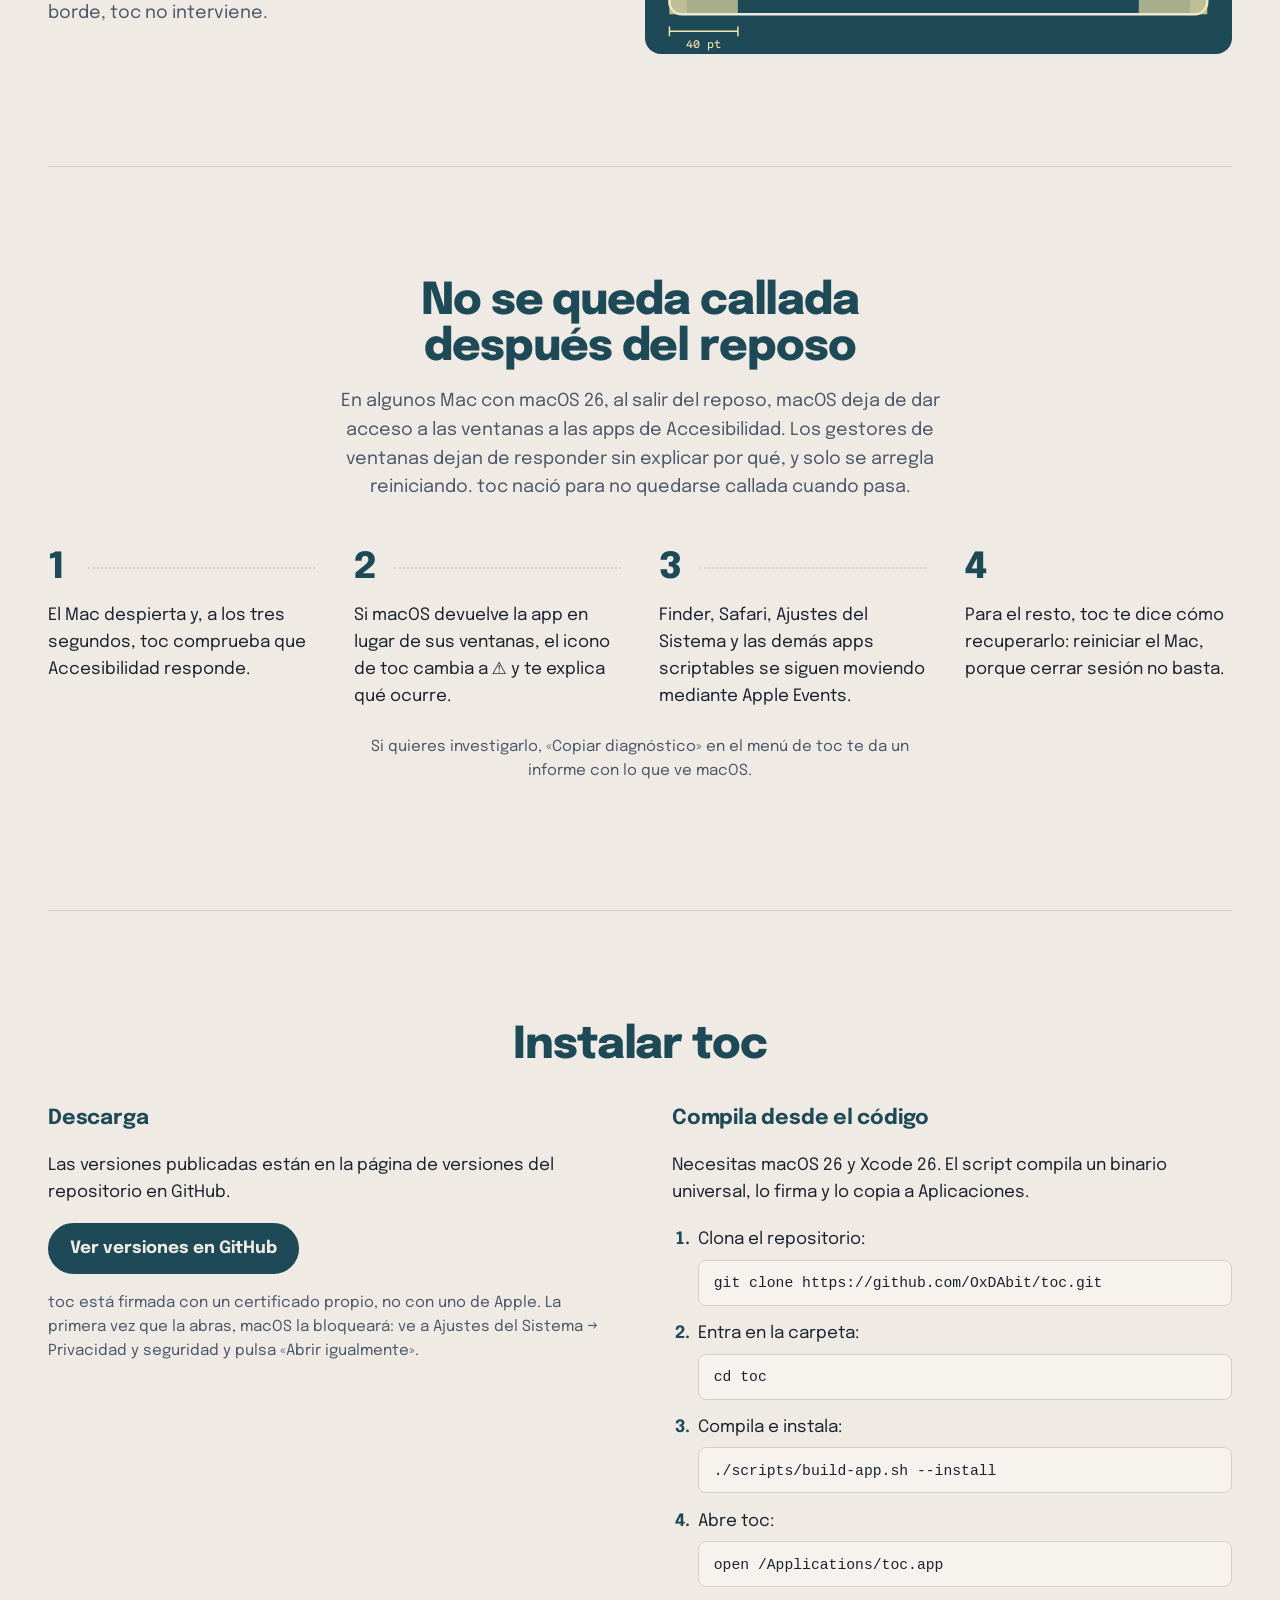
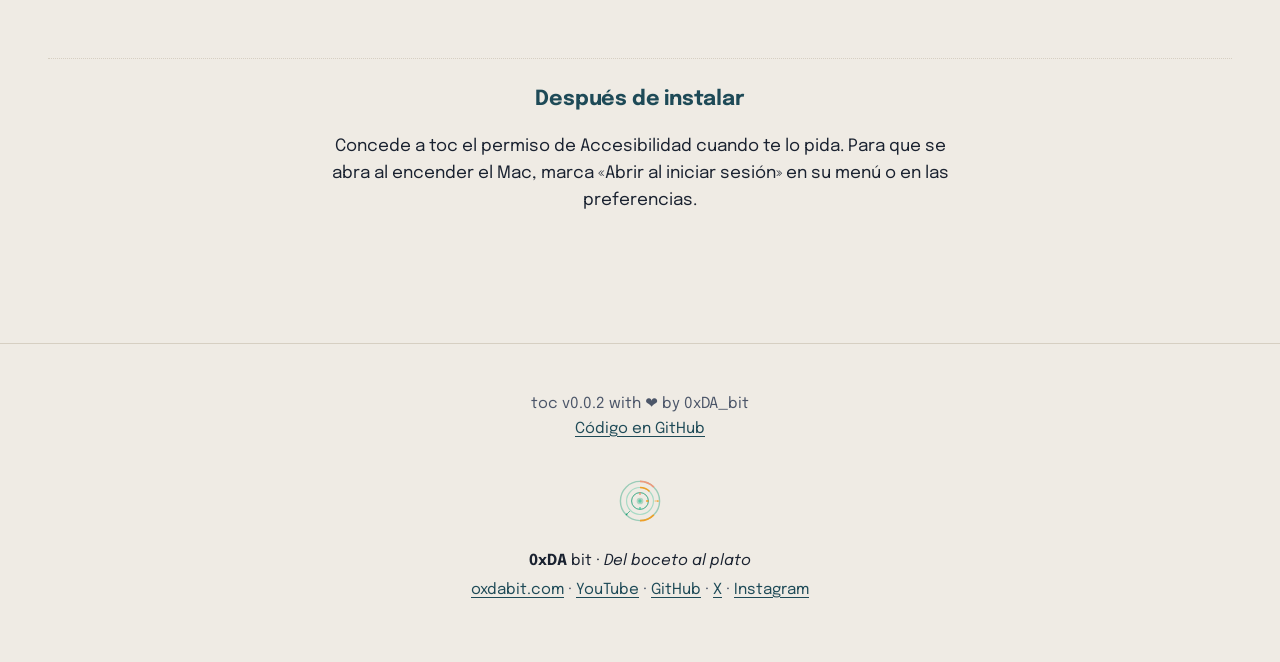
==== commit 6e80b0a1: "Actualiza la web a la v0.0.2 - Versión 0.0.2 y veintiocho acciones: tercios de media altura y   pant" ====
--- a/index.html
+++ b/index.html
@@ -4,7 +4,7 @@
 Name:     index.html
 Purpose:  Web de presentación de toc (castellano). Generada por
           tools/build.py: no se edita a mano.
-Version:  v0.0.1
+Version:  v0.0.2
 Author:   David Alvarez Medina aka 0xDA_bit
 Created:  20/11/2026
 -------------------------------------------------------------------------------
@@ -41,7 +41,7 @@
         <a class="button primary" href="https://github.com/OxDAbit/toc/releases">Descargar toc</a>
         <a class="button ghost" href="#compilar">Compilar desde el código</a>
       </p>
-      <p class="requirements">Para macOS 26 o posterior, en Mac con Intel o Apple Silicon. Versión 0.0.1.</p>
+      <p class="requirements">Para macOS 26 o posterior, en Mac con Intel o Apple Silicon. Versión 0.0.2.</p>
     </div>
       </div>
     </div>
@@ -49,6 +49,7 @@
     <nav class="panel panel-nav" aria-label="toc">
       <ul class="nav-links">
         <li><a href="#atajos">Atajos</a></li>
+        <li><a href="#preferencias">Preferencias</a></li>
         <li><a href="#arrastrar">Arrastrar</a></li>
         <li><a href="#reposo">Reposo</a></li>
         <li><a href="#instalar">Instalar</a></li>
@@ -81,7 +82,7 @@
         <p class="sd-label" aria-live="polite">Mitad derecha</p>
         <p class="sd-hint">Pulsa ⌃⌥ y una flecha para probarlo aquí. Con toc abierto, moverás tu ventana de verdad.</p>
       </figcaption>
-      <script type="application/json" class="demo-labels">{"leftHalf": "Mitad izquierda", "rightHalf": "Mitad derecha", "centerHalf": "Mitad central", "topHalf": "Mitad superior", "bottomHalf": "Mitad inferior", "topLeft": "Arriba a la izquierda", "topRight": "Arriba a la derecha", "bottomLeft": "Abajo a la izquierda", "bottomRight": "Abajo a la derecha", "firstThird": "Primer tercio", "centerThird": "Tercio central", "lastThird": "Último tercio", "firstTwoThirds": "Primeros dos tercios", "centerTwoThirds": "Dos tercios centrales", "lastTwoThirds": "Últimos dos tercios", "maximize": "Maximizar", "almostMaximize": "Casi maximizar", "maximizeHeight": "Maximizar altura", "center": "Centrar", "restore": "Restaurar", "_ready": "Listo para probar", "_empty": "No hay ninguna posición anterior"}</script>
+      <script type="application/json" class="demo-labels">{"leftHalf": "Mitad izquierda", "rightHalf": "Mitad derecha", "centerHalf": "Mitad central", "topHalf": "Mitad superior", "bottomHalf": "Mitad inferior", "topLeft": "Arriba a la izquierda", "topRight": "Arriba a la derecha", "bottomLeft": "Abajo a la izquierda", "bottomRight": "Abajo a la derecha", "firstThird": "Primer tercio", "centerThird": "Tercio central", "lastThird": "Último tercio", "firstTwoThirds": "Primeros dos tercios", "centerTwoThirds": "Dos tercios centrales", "lastTwoThirds": "Últimos dos tercios", "topLeftSixth": "Tercio arriba a la izquierda", "topCenterSixth": "Tercio central arriba", "topRightSixth": "Tercio arriba a la derecha", "bottomLeftSixth": "Tercio abajo a la izquierda", "bottomCenterSixth": "Tercio central abajo", "bottomRightSixth": "Tercio abajo a la derecha", "maximize": "Maximizar", "almostMaximize": "Casi maximizar", "maximizeHeight": "Maximizar altura", "center": "Centrar", "restore": "Restaurar", "nextDisplay": "Pantalla siguiente", "previousDisplay": "Pantalla anterior", "_ready": "Listo para probar", "_empty": "No hay ninguna posición anterior"}</script>
     </figure>
     </div>
   </div>
@@ -90,13 +91,22 @@
 <main id="contenido">
   <section id="atajos" class="section">
     <div class="section-head">
-      <h2>Veinte posiciones, cada una con su atajo</h2>
-      <p>Son los mismos atajos que usa Rectangle, así que no tienes que aprender nada nuevo. En el menú de toc cada acción lleva un icono que muestra dónde quedará la ventana.</p>
+      <h2>Veintiocho acciones, cada una con su atajo</h2>
+      <p>Por defecto son los mismos atajos que usa Rectangle, así que no tienes que aprender nada nuevo, y puedes cambiarlos en las preferencias. En el menú de toc cada acción lleva un icono que muestra dónde quedará la ventana.</p>
     </div>
     <div class="menu"><ul class="menu-group"><li><svg class="icon" viewBox="0 0 22 16" aria-hidden="true"><defs><clipPath id="c1"><rect x="1.0" y="1.5" width="20.0" height="13.0" rx="2.5"/></clipPath></defs><g clip-path="url(#c1)"><rect class="i-bg" x="1.0" y="1.5" width="20.0" height="13.0"/><rect class="i-zone" x="1.00" y="1.50" width="10.00" height="13.00"/></g><rect class="i-frame" x="1.0" y="1.5" width="20.0" height="13.0" rx="2.5"/></svg><span class="name">Mitad izquierda</span><span class="combo"><kbd>⌃</kbd><kbd>⌥</kbd><kbd>←</kbd></span></li><li><svg class="icon" viewBox="0 0 22 16" aria-hidden="true"><defs><clipPath id="c2"><rect x="1.0" y="1.5" width="20.0" height="13.0" rx="2.5"/></clipPath></defs><g clip-path="url(#c2)"><rect class="i-bg" x="1.0" y="1.5" width="20.0" height="13.0"/><rect class="i-zone" x="11.00" y="1.50" width="10.00" height="13.00"/></g><rect class="i-frame" x="1.0" y="1.5" width="20.0" height="13.0" rx="2.5"/></svg><span class="name">Mitad derecha</span><span class="combo"><kbd>⌃</kbd><kbd>⌥</kbd><kbd>→</kbd></span></li><li><svg class="icon" viewBox="0 0 22 16" aria-hidden="true"><defs><clipPath id="c3"><rect x="1.0" y="1.5" width="20.0" height="13.0" rx="2.5"/></clipPath></defs><g clip-path="url(#c3)"><rect class="i-bg" x="1.0" y="1.5" width="20.0" height="13.0"/><rect class="i-zone" x="6.00" y="1.50" width="10.00" height="13.00"/></g><rect class="i-frame" x="1.0" y="1.5" width="20.0" height="13.0" rx="2.5"/></svg><span class="name">Mitad central</span><span class="combo"><span class="none">sin atajo</span></span></li><li><svg class="icon" viewBox="0 0 22 16" aria-hidden="true"><defs><clipPath id="c4"><rect x="1.0" y="1.5" width="20.0" height="13.0" rx="2.5"/></clipPath></defs><g clip-path="url(#c4)"><rect class="i-bg" x="1.0" y="1.5" width="20.0" height="13.0"/><rect class="i-zone" x="1.00" y="1.50" width="20.00" height="6.50"/></g><rect class="i-frame" x="1.0" y="1.5" width="20.0" height="13.0" rx="2.5"/></svg><span class="name">Mitad superior</span><span class="combo"><kbd>⌃</kbd><kbd>⌥</kbd><kbd>↑</kbd></span></li><li><svg class="icon" viewBox="0 0 22 16" aria-hidden="true"><defs><clipPath id="c5"><rect x="1.0" y="1.5" width="20.0" height="13.0" rx="2.5"/></clipPath></defs><g clip-path="url(#c5)"><rect class="i-bg" x="1.0" y="1.5" width="20.0" height="13.0"/><rect class="i-zone" x="1.00" y="8.00" width="20.00" height="6.50"/></g><rect class="i-frame" x="1.0" y="1.5" width="20.0" height="13.0" rx="2.5"/></svg><span class="name">Mitad inferior</span><span class="combo"><kbd>⌃</kbd><kbd>⌥</kbd><kbd>↓</kbd></span></li></ul>
 <ul class="menu-group"><li><svg class="icon" viewBox="0 0 22 16" aria-hidden="true"><defs><clipPath id="c6"><rect x="1.0" y="1.5" width="20.0" height="13.0" rx="2.5"/></clipPath></defs><g clip-path="url(#c6)"><rect class="i-bg" x="1.0" y="1.5" width="20.0" height="13.0"/><rect class="i-zone" x="1.00" y="1.50" width="10.00" height="6.50"/></g><rect class="i-frame" x="1.0" y="1.5" width="20.0" height="13.0" rx="2.5"/></svg><span class="name">Arriba a la izquierda</span><span class="combo"><kbd>⌃</kbd><kbd>⌥</kbd><kbd>U</kbd></span></li><li><svg class="icon" viewBox="0 0 22 16" aria-hidden="true"><defs><clipPath id="c7"><rect x="1.0" y="1.5" width="20.0" height="13.0" rx="2.5"/></clipPath></defs><g clip-path="url(#c7)"><rect class="i-bg" x="1.0" y="1.5" width="20.0" height="13.0"/><rect class="i-zone" x="11.00" y="1.50" width="10.00" height="6.50"/></g><rect class="i-frame" x="1.0" y="1.5" width="20.0" height="13.0" rx="2.5"/></svg><span class="name">Arriba a la derecha</span><span class="combo"><kbd>⌃</kbd><kbd>⌥</kbd><kbd>I</kbd></span></li><li><svg class="icon" viewBox="0 0 22 16" aria-hidden="true"><defs><clipPath id="c8"><rect x="1.0" y="1.5" width="20.0" height="13.0" rx="2.5"/></clipPath></defs><g clip-path="url(#c8)"><rect class="i-bg" x="1.0" y="1.5" width="20.0" height="13.0"/><rect class="i-zone" x="1.00" y="8.00" width="10.00" height="6.50"/></g><rect class="i-frame" x="1.0" y="1.5" width="20.0" height="13.0" rx="2.5"/></svg><span class="name">Abajo a la izquierda</span><span class="combo"><kbd>⌃</kbd><kbd>⌥</kbd><kbd>J</kbd></span></li><li><svg class="icon" viewBox="0 0 22 16" aria-hidden="true"><defs><clipPath id="c9"><rect x="1.0" y="1.5" width="20.0" height="13.0" rx="2.5"/></clipPath></defs><g clip-path="url(#c9)"><rect class="i-bg" x="1.0" y="1.5" width="20.0" height="13.0"/><rect class="i-zone" x="11.00" y="8.00" width="10.00" height="6.50"/></g><rect class="i-frame" x="1.0" y="1.5" width="20.0" height="13.0" rx="2.5"/></svg><span class="name">Abajo a la derecha</span><span class="combo"><kbd>⌃</kbd><kbd>⌥</kbd><kbd>K</kbd></span></li></ul>
-<ul class="menu-group"><li><svg class="icon" viewBox="0 0 22 16" aria-hidden="true"><defs><clipPath id="c10"><rect x="1.0" y="1.5" width="20.0" height="13.0" rx="2.5"/></clipPath></defs><g clip-path="url(#c10)"><rect class="i-bg" x="1.0" y="1.5" width="20.0" height="13.0"/><rect class="i-zone" x="1.00" y="1.50" width="6.67" height="13.00"/></g><rect class="i-frame" x="1.0" y="1.5" width="20.0" height="13.0" rx="2.5"/></svg><span class="name">Primer tercio</span><span class="combo"><kbd>⌃</kbd><kbd>⌥</kbd><kbd>D</kbd></span></li><li><svg class="icon" viewBox="0 0 22 16" aria-hidden="true"><defs><clipPath id="c11"><rect x="1.0" y="1.5" width="20.0" height="13.0" rx="2.5"/></clipPath></defs><g clip-path="url(#c11)"><rect class="i-bg" x="1.0" y="1.5" width="20.0" height="13.0"/><rect class="i-zone" x="7.67" y="1.50" width="6.67" height="13.00"/></g><rect class="i-frame" x="1.0" y="1.5" width="20.0" height="13.0" rx="2.5"/></svg><span class="name">Tercio central</span><span class="combo"><kbd>⌃</kbd><kbd>⌥</kbd><kbd>F</kbd></span></li><li><svg class="icon" viewBox="0 0 22 16" aria-hidden="true"><defs><clipPath id="c12"><rect x="1.0" y="1.5" width="20.0" height="13.0" rx="2.5"/></clipPath></defs><g clip-path="url(#c12)"><rect class="i-bg" x="1.0" y="1.5" width="20.0" height="13.0"/><rect class="i-zone" x="14.33" y="1.50" width="6.67" height="13.00"/></g><rect class="i-frame" x="1.0" y="1.5" width="20.0" height="13.0" rx="2.5"/></svg><span class="name">Último tercio</span><span class="combo"><kbd>⌃</kbd><kbd>⌥</kbd><kbd>G</kbd></span></li><li><svg class="icon" viewBox="0 0 22 16" aria-hidden="true"><defs><clipPath id="c13"><rect x="1.0" y="1.5" width="20.0" height="13.0" rx="2.5"/></clipPath></defs><g clip-path="url(#c13)"><rect class="i-bg" x="1.0" y="1.5" width="20.0" height="13.0"/><rect class="i-zone" x="1.00" y="1.50" width="13.33" height="13.00"/></g><rect class="i-frame" x="1.0" y="1.5" width="20.0" height="13.0" rx="2.5"/></svg><span class="name">Primeros dos tercios</span><span class="combo"><kbd>⌃</kbd><kbd>⌥</kbd><kbd>E</kbd></span></li><li><svg class="icon" viewBox="0 0 22 16" aria-hidden="true"><defs><clipPath id="c14"><rect x="1.0" y="1.5" width="20.0" height="13.0" rx="2.5"/></clipPath></defs><g clip-path="url(#c14)"><rect class="i-bg" x="1.0" y="1.5" width="20.0" height="13.0"/><rect class="i-zone" x="4.33" y="1.50" width="13.33" height="13.00"/></g><rect class="i-frame" x="1.0" y="1.5" width="20.0" height="13.0" rx="2.5"/></svg><span class="name">Dos tercios centrales</span><span class="combo"><span class="none">sin atajo</span></span></li><li><svg class="icon" viewBox="0 0 22 16" aria-hidden="true"><defs><clipPath id="c15"><rect x="1.0" y="1.5" width="20.0" height="13.0" rx="2.5"/></clipPath></defs><g clip-path="url(#c15)"><rect class="i-bg" x="1.0" y="1.5" width="20.0" height="13.0"/><rect class="i-zone" x="7.67" y="1.50" width="13.33" height="13.00"/></g><rect class="i-frame" x="1.0" y="1.5" width="20.0" height="13.0" rx="2.5"/></svg><span class="name">Últimos dos tercios</span><span class="combo"><kbd>⌃</kbd><kbd>⌥</kbd><kbd>T</kbd></span></li></ul>
-<ul class="menu-group"><li><svg class="icon" viewBox="0 0 22 16" aria-hidden="true"><defs><clipPath id="c16"><rect x="1.0" y="1.5" width="20.0" height="13.0" rx="2.5"/></clipPath></defs><g clip-path="url(#c16)"><rect class="i-bg" x="1.0" y="1.5" width="20.0" height="13.0"/><rect class="i-zone" x="1.00" y="1.50" width="20.00" height="13.00"/></g><rect class="i-frame" x="1.0" y="1.5" width="20.0" height="13.0" rx="2.5"/></svg><span class="name">Maximizar</span><span class="combo"><kbd>⌃</kbd><kbd>⌥</kbd><kbd>↩</kbd></span></li><li><svg class="icon" viewBox="0 0 22 16" aria-hidden="true"><defs><clipPath id="c17"><rect x="1.0" y="1.5" width="20.0" height="13.0" rx="2.5"/></clipPath></defs><g clip-path="url(#c17)"><rect class="i-bg" x="1.0" y="1.5" width="20.0" height="13.0"/><rect class="i-zone" x="3.50" y="4.00" width="15.00" height="8.00"/></g><rect class="i-frame" x="1.0" y="1.5" width="20.0" height="13.0" rx="2.5"/></svg><span class="name">Casi maximizar</span><span class="combo"><span class="none">sin atajo</span></span></li><li><svg class="icon" viewBox="0 0 22 16" aria-hidden="true"><defs><clipPath id="c18"><rect x="1.0" y="1.5" width="20.0" height="13.0" rx="2.5"/></clipPath></defs><g clip-path="url(#c18)"><rect class="i-bg" x="1.0" y="1.5" width="20.0" height="13.0"/><rect class="i-zone" x="6.00" y="1.50" width="10.00" height="13.00"/></g><rect class="i-frame" x="1.0" y="1.5" width="20.0" height="13.0" rx="2.5"/></svg><span class="name">Maximizar altura</span><span class="combo"><kbd>⌃</kbd><kbd>⌥</kbd><kbd>⇧</kbd><kbd>↑</kbd></span></li><li><svg class="icon" viewBox="0 0 22 16" aria-hidden="true"><defs><clipPath id="c19"><rect x="1.0" y="1.5" width="20.0" height="13.0" rx="2.5"/></clipPath></defs><g clip-path="url(#c19)"><rect class="i-bg" x="1.0" y="1.5" width="20.0" height="13.0"/><rect class="i-zone" x="6.00" y="4.68" width="10.00" height="6.64"/></g><rect class="i-frame" x="1.0" y="1.5" width="20.0" height="13.0" rx="2.5"/></svg><span class="name">Centrar</span><span class="combo"><kbd>⌃</kbd><kbd>⌥</kbd><kbd>C</kbd></span></li><li><svg class="icon" viewBox="0 0 22 16" aria-hidden="true"><defs><clipPath id="c20"><rect x="1.0" y="1.5" width="20.0" height="13.0" rx="2.5"/></clipPath></defs><g clip-path="url(#c20)"><rect class="i-bg" x="1.0" y="1.5" width="20.0" height="13.0"/></g><path class="i-arrow" d="M8.6 6.2 6.4 8.2l2.2 2M6.6 8.2h6.2a2.4 2.4 0 0 1 0 4.8h-1.6"/><rect class="i-frame" x="1.0" y="1.5" width="20.0" height="13.0" rx="2.5"/></svg><span class="name">Restaurar</span><span class="combo"><kbd>⌃</kbd><kbd>⌥</kbd><kbd>⌫</kbd></span></li></ul></div>
+<ul class="menu-group"><li><svg class="icon" viewBox="0 0 22 16" aria-hidden="true"><defs><clipPath id="c10"><rect x="1.0" y="1.5" width="20.0" height="13.0" rx="2.5"/></clipPath></defs><g clip-path="url(#c10)"><rect class="i-bg" x="1.0" y="1.5" width="20.0" height="13.0"/><rect class="i-zone" x="1.00" y="1.50" width="6.67" height="13.00"/></g><rect class="i-frame" x="1.0" y="1.5" width="20.0" height="13.0" rx="2.5"/></svg><span class="name">Primer tercio</span><span class="combo"><kbd>⌃</kbd><kbd>⌥</kbd><kbd>D</kbd></span></li><li><svg class="icon" viewBox="0 0 22 16" aria-hidden="true"><defs><clipPath id="c11"><rect x="1.0" y="1.5" width="20.0" height="13.0" rx="2.5"/></clipPath></defs><g clip-path="url(#c11)"><rect class="i-bg" x="1.0" y="1.5" width="20.0" height="13.0"/><rect class="i-zone" x="7.67" y="1.50" width="6.67" height="13.00"/></g><rect class="i-frame" x="1.0" y="1.5" width="20.0" height="13.0" rx="2.5"/></svg><span class="name">Tercio central</span><span class="combo"><kbd>⌃</kbd><kbd>⌥</kbd><kbd>F</kbd></span></li><li><svg class="icon" viewBox="0 0 22 16" aria-hidden="true"><defs><clipPath id="c12"><rect x="1.0" y="1.5" width="20.0" height="13.0" rx="2.5"/></clipPath></defs><g clip-path="url(#c12)"><rect class="i-bg" x="1.0" y="1.5" width="20.0" height="13.0"/><rect class="i-zone" x="14.33" y="1.50" width="6.67" height="13.00"/></g><rect class="i-frame" x="1.0" y="1.5" width="20.0" height="13.0" rx="2.5"/></svg><span class="name">Último tercio</span><span class="combo"><kbd>⌃</kbd><kbd>⌥</kbd><kbd>G</kbd></span></li><li><svg class="icon" viewBox="0 0 22 16" aria-hidden="true"><defs><clipPath id="c13"><rect x="1.0" y="1.5" width="20.0" height="13.0" rx="2.5"/></clipPath></defs><g clip-path="url(#c13)"><rect class="i-bg" x="1.0" y="1.5" width="20.0" height="13.0"/><rect class="i-zone" x="1.00" y="1.50" width="13.33" height="13.00"/></g><rect class="i-frame" x="1.0" y="1.5" width="20.0" height="13.0" rx="2.5"/></svg><span class="name">Primeros dos tercios</span><span class="combo"><kbd>⌃</kbd><kbd>⌥</kbd><kbd>E</kbd></span></li><li><svg class="icon" viewBox="0 0 22 16" aria-hidden="true"><defs><clipPath id="c14"><rect x="1.0" y="1.5" width="20.0" height="13.0" rx="2.5"/></clipPath></defs><g clip-path="url(#c14)"><rect class="i-bg" x="1.0" y="1.5" width="20.0" height="13.0"/><rect class="i-zone" x="4.33" y="1.50" width="13.33" height="13.00"/></g><rect class="i-frame" x="1.0" y="1.5" width="20.0" height="13.0" rx="2.5"/></svg><span class="name">Dos tercios centrales</span><span class="combo"><span class="none">sin atajo</span></span></li><li><svg class="icon" viewBox="0 0 22 16" aria-hidden="true"><defs><clipPath id="c15"><rect x="1.0" y="1.5" width="20.0" height="13.0" rx="2.5"/></clipPath></defs><g clip-path="url(#c15)"><rect class="i-bg" x="1.0" y="1.5" width="20.0" height="13.0"/><rect class="i-zone" x="7.67" y="1.50" width="13.33" height="13.00"/></g><rect class="i-frame" x="1.0" y="1.5" width="20.0" height="13.0" rx="2.5"/></svg><span class="name">Últimos dos tercios</span><span class="combo"><kbd>⌃</kbd><kbd>⌥</kbd><kbd>T</kbd></span></li><li><svg class="icon" viewBox="0 0 22 16" aria-hidden="true"><defs><clipPath id="c16"><rect x="1.0" y="1.5" width="20.0" height="13.0" rx="2.5"/></clipPath></defs><g clip-path="url(#c16)"><rect class="i-bg" x="1.0" y="1.5" width="20.0" height="13.0"/><rect class="i-zone" x="1.00" y="1.50" width="6.67" height="6.50"/></g><rect class="i-frame" x="1.0" y="1.5" width="20.0" height="13.0" rx="2.5"/></svg><span class="name">Tercio arriba a la izquierda</span><span class="combo"><kbd>⌃</kbd><kbd>⌥</kbd><kbd>⇧</kbd><kbd>U</kbd></span></li><li><svg class="icon" viewBox="0 0 22 16" aria-hidden="true"><defs><clipPath id="c17"><rect x="1.0" y="1.5" width="20.0" height="13.0" rx="2.5"/></clipPath></defs><g clip-path="url(#c17)"><rect class="i-bg" x="1.0" y="1.5" width="20.0" height="13.0"/><rect class="i-zone" x="7.67" y="1.50" width="6.67" height="6.50"/></g><rect class="i-frame" x="1.0" y="1.5" width="20.0" height="13.0" rx="2.5"/></svg><span class="name">Tercio central arriba</span><span class="combo"><kbd>⌃</kbd><kbd>⌥</kbd><kbd>⇧</kbd><kbd>I</kbd></span></li><li><svg class="icon" viewBox="0 0 22 16" aria-hidden="true"><defs><clipPath id="c18"><rect x="1.0" y="1.5" width="20.0" height="13.0" rx="2.5"/></clipPath></defs><g clip-path="url(#c18)"><rect class="i-bg" x="1.0" y="1.5" width="20.0" height="13.0"/><rect class="i-zone" x="14.33" y="1.50" width="6.67" height="6.50"/></g><rect class="i-frame" x="1.0" y="1.5" width="20.0" height="13.0" rx="2.5"/></svg><span class="name">Tercio arriba a la derecha</span><span class="combo"><kbd>⌃</kbd><kbd>⌥</kbd><kbd>⇧</kbd><kbd>O</kbd></span></li><li><svg class="icon" viewBox="0 0 22 16" aria-hidden="true"><defs><clipPath id="c19"><rect x="1.0" y="1.5" width="20.0" height="13.0" rx="2.5"/></clipPath></defs><g clip-path="url(#c19)"><rect class="i-bg" x="1.0" y="1.5" width="20.0" height="13.0"/><rect class="i-zone" x="1.00" y="8.00" width="6.67" height="6.50"/></g><rect class="i-frame" x="1.0" y="1.5" width="20.0" height="13.0" rx="2.5"/></svg><span class="name">Tercio abajo a la izquierda</span><span class="combo"><kbd>⌃</kbd><kbd>⌥</kbd><kbd>⇧</kbd><kbd>J</kbd></span></li><li><svg class="icon" viewBox="0 0 22 16" aria-hidden="true"><defs><clipPath id="c20"><rect x="1.0" y="1.5" width="20.0" height="13.0" rx="2.5"/></clipPath></defs><g clip-path="url(#c20)"><rect class="i-bg" x="1.0" y="1.5" width="20.0" height="13.0"/><rect class="i-zone" x="7.67" y="8.00" width="6.67" height="6.50"/></g><rect class="i-frame" x="1.0" y="1.5" width="20.0" height="13.0" rx="2.5"/></svg><span class="name">Tercio central abajo</span><span class="combo"><kbd>⌃</kbd><kbd>⌥</kbd><kbd>⇧</kbd><kbd>K</kbd></span></li><li><svg class="icon" viewBox="0 0 22 16" aria-hidden="true"><defs><clipPath id="c21"><rect x="1.0" y="1.5" width="20.0" height="13.0" rx="2.5"/></clipPath></defs><g clip-path="url(#c21)"><rect class="i-bg" x="1.0" y="1.5" width="20.0" height="13.0"/><rect class="i-zone" x="14.33" y="8.00" width="6.67" height="6.50"/></g><rect class="i-frame" x="1.0" y="1.5" width="20.0" height="13.0" rx="2.5"/></svg><span class="name">Tercio abajo a la derecha</span><span class="combo"><kbd>⌃</kbd><kbd>⌥</kbd><kbd>⇧</kbd><kbd>L</kbd></span></li></ul>
+<ul class="menu-group"><li><svg class="icon" viewBox="0 0 22 16" aria-hidden="true"><defs><clipPath id="c22"><rect x="1.0" y="1.5" width="20.0" height="13.0" rx="2.5"/></clipPath></defs><g clip-path="url(#c22)"><rect class="i-bg" x="1.0" y="1.5" width="20.0" height="13.0"/><rect class="i-zone" x="1.00" y="1.50" width="20.00" height="13.00"/></g><rect class="i-frame" x="1.0" y="1.5" width="20.0" height="13.0" rx="2.5"/></svg><span class="name">Maximizar</span><span class="combo"><kbd>⌃</kbd><kbd>⌥</kbd><kbd>↩</kbd></span></li><li><svg class="icon" viewBox="0 0 22 16" aria-hidden="true"><defs><clipPath id="c23"><rect x="1.0" y="1.5" width="20.0" height="13.0" rx="2.5"/></clipPath></defs><g clip-path="url(#c23)"><rect class="i-bg" x="1.0" y="1.5" width="20.0" height="13.0"/><rect class="i-zone" x="3.50" y="4.00" width="15.00" height="8.00"/></g><rect class="i-frame" x="1.0" y="1.5" width="20.0" height="13.0" rx="2.5"/></svg><span class="name">Casi maximizar</span><span class="combo"><span class="none">sin atajo</span></span></li><li><svg class="icon" viewBox="0 0 22 16" aria-hidden="true"><defs><clipPath id="c24"><rect x="1.0" y="1.5" width="20.0" height="13.0" rx="2.5"/></clipPath></defs><g clip-path="url(#c24)"><rect class="i-bg" x="1.0" y="1.5" width="20.0" height="13.0"/><rect class="i-zone" x="6.00" y="1.50" width="10.00" height="13.00"/></g><rect class="i-frame" x="1.0" y="1.5" width="20.0" height="13.0" rx="2.5"/></svg><span class="name">Maximizar altura</span><span class="combo"><kbd>⌃</kbd><kbd>⌥</kbd><kbd>⇧</kbd><kbd>↑</kbd></span></li><li><svg class="icon" viewBox="0 0 22 16" aria-hidden="true"><defs><clipPath id="c25"><rect x="1.0" y="1.5" width="20.0" height="13.0" rx="2.5"/></clipPath></defs><g clip-path="url(#c25)"><rect class="i-bg" x="1.0" y="1.5" width="20.0" height="13.0"/><rect class="i-zone" x="6.00" y="4.68" width="10.00" height="6.64"/></g><rect class="i-frame" x="1.0" y="1.5" width="20.0" height="13.0" rx="2.5"/></svg><span class="name">Centrar</span><span class="combo"><kbd>⌃</kbd><kbd>⌥</kbd><kbd>C</kbd></span></li><li><svg class="icon" viewBox="0 0 22 16" aria-hidden="true"><defs><clipPath id="c26"><rect x="1.0" y="1.5" width="20.0" height="13.0" rx="2.5"/></clipPath></defs><g clip-path="url(#c26)"><rect class="i-bg" x="1.0" y="1.5" width="20.0" height="13.0"/></g><path class="i-arrow" d="M8.6 6.2 6.4 8.2l2.2 2M6.6 8.2h6.2a2.4 2.4 0 0 1 0 4.8h-1.6"/><rect class="i-frame" x="1.0" y="1.5" width="20.0" height="13.0" rx="2.5"/></svg><span class="name">Restaurar</span><span class="combo"><kbd>⌃</kbd><kbd>⌥</kbd><kbd>⌫</kbd></span></li></ul>
+<ul class="menu-group"><li><svg class="icon" viewBox="0 0 22 16" aria-hidden="true"><defs><clipPath id="c27"><rect x="1.0" y="1.5" width="20.0" height="13.0" rx="2.5"/></clipPath></defs><g clip-path="url(#c27)"><rect class="i-bg" x="1.0" y="1.5" width="20.0" height="13.0"/></g><path class="i-arrow" d="M7 8h8M12.4 5.4 15 8l-2.6 2.6"/><rect class="i-frame" x="1.0" y="1.5" width="20.0" height="13.0" rx="2.5"/></svg><span class="name">Pantalla siguiente</span><span class="combo"><kbd>⌃</kbd><kbd>⌥</kbd><kbd>⌘</kbd><kbd>→</kbd></span></li><li><svg class="icon" viewBox="0 0 22 16" aria-hidden="true"><defs><clipPath id="c28"><rect x="1.0" y="1.5" width="20.0" height="13.0" rx="2.5"/></clipPath></defs><g clip-path="url(#c28)"><rect class="i-bg" x="1.0" y="1.5" width="20.0" height="13.0"/></g><path class="i-arrow" d="M15 8H7M9.6 5.4 7 8l2.6 2.6"/><rect class="i-frame" x="1.0" y="1.5" width="20.0" height="13.0" rx="2.5"/></svg><span class="name">Pantalla anterior</span><span class="combo"><kbd>⌃</kbd><kbd>⌥</kbd><kbd>⌘</kbd><kbd>←</kbd></span></li></ul></div>
+  </section>
+
+  <section id="preferencias" class="section">
+    <div class="section-head">
+      <h2>A tu manera</h2>
+      <p>Abre las preferencias con ⌘, desde el menú de toc y ajústala a tu forma de trabajar.</p>
+    </div>
+    <dl class="zones"><div><dt>Atajos</dt><dd>Haz clic en un atajo y pulsa el nuevo. Si ya lo usaba otra acción, toc se lo quita y te avisa. Los atajos se muestran con tu distribución de teclado.</dd></div><div><dt>Menú</dt><dd>Elige qué acciones aparecen en el menú; las ocultas siguen funcionando con su atajo.</dd></div><div><dt>Pantallas</dt><dd>Con varias pantallas, ⌃⌥⌘→ y ⌃⌥⌘← llevan la ventana a la siguiente o a la anterior y conservan su posición y su tamaño relativos.</dd></div></dl>
   </section>
 
   <section id="arrastrar" class="section split">
@@ -155,13 +165,13 @@
     </div>
     <div class="after">
       <h3>Después de instalar</h3>
-      <p>Concede a toc el permiso de Accesibilidad cuando te lo pida. Para que se abra al encender el Mac, marca «Abrir al iniciar sesión» en su menú.</p>
+      <p>Concede a toc el permiso de Accesibilidad cuando te lo pida. Para que se abra al encender el Mac, marca «Abrir al iniciar sesión» en su menú o en las preferencias.</p>
     </div>
   </section>
 </main>
 
 <footer class="footer">
-  <p class="meta">toc v0.0.1 with ❤️ by 0xDA_bit<br><a href="https://github.com/OxDAbit/toc">Código en GitHub</a></p>
+  <p class="meta">toc v0.0.2 with ❤️ by 0xDA_bit<br><a href="https://github.com/OxDAbit/toc">Código en GitHub</a></p>
   <a class="brand-mark" href="https://oxdabit.com"><img src="assets/oxdabit.svg" alt="Isotipo de 0xDA bit" width="56" height="56"></a>
   <p class="brand"><b>0xDA</b> bit · <i>Del boceto al plato</i></p>
   <p class="links"><a href="https://oxdabit.com">oxdabit.com</a> · <a href="https://www.youtube.com/@0xDAbitLabs">YouTube</a> · <a href="https://github.com/OxDAbit">GitHub</a> · <a href="https://x.com/0xDA_bit">X</a> · <a href="https://www.instagram.com/oxdabitlabs/">Instagram</a></p>
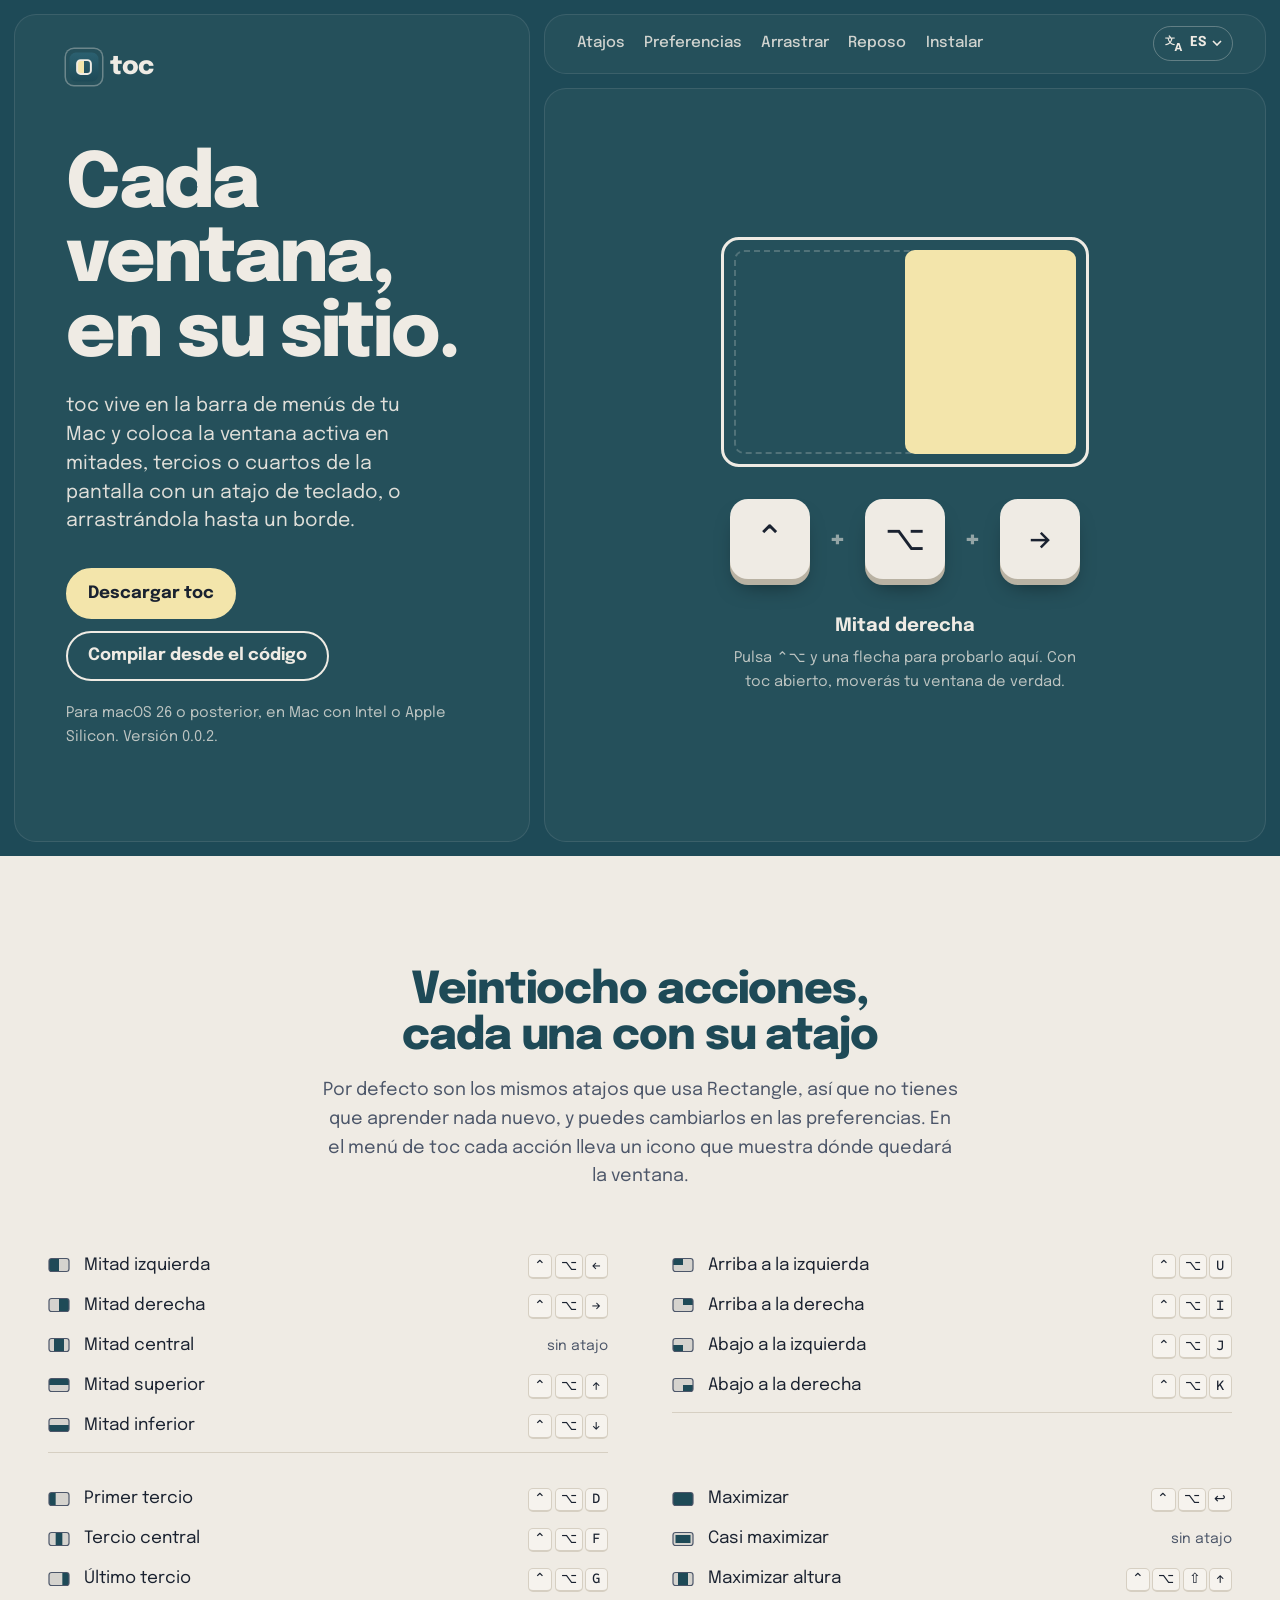
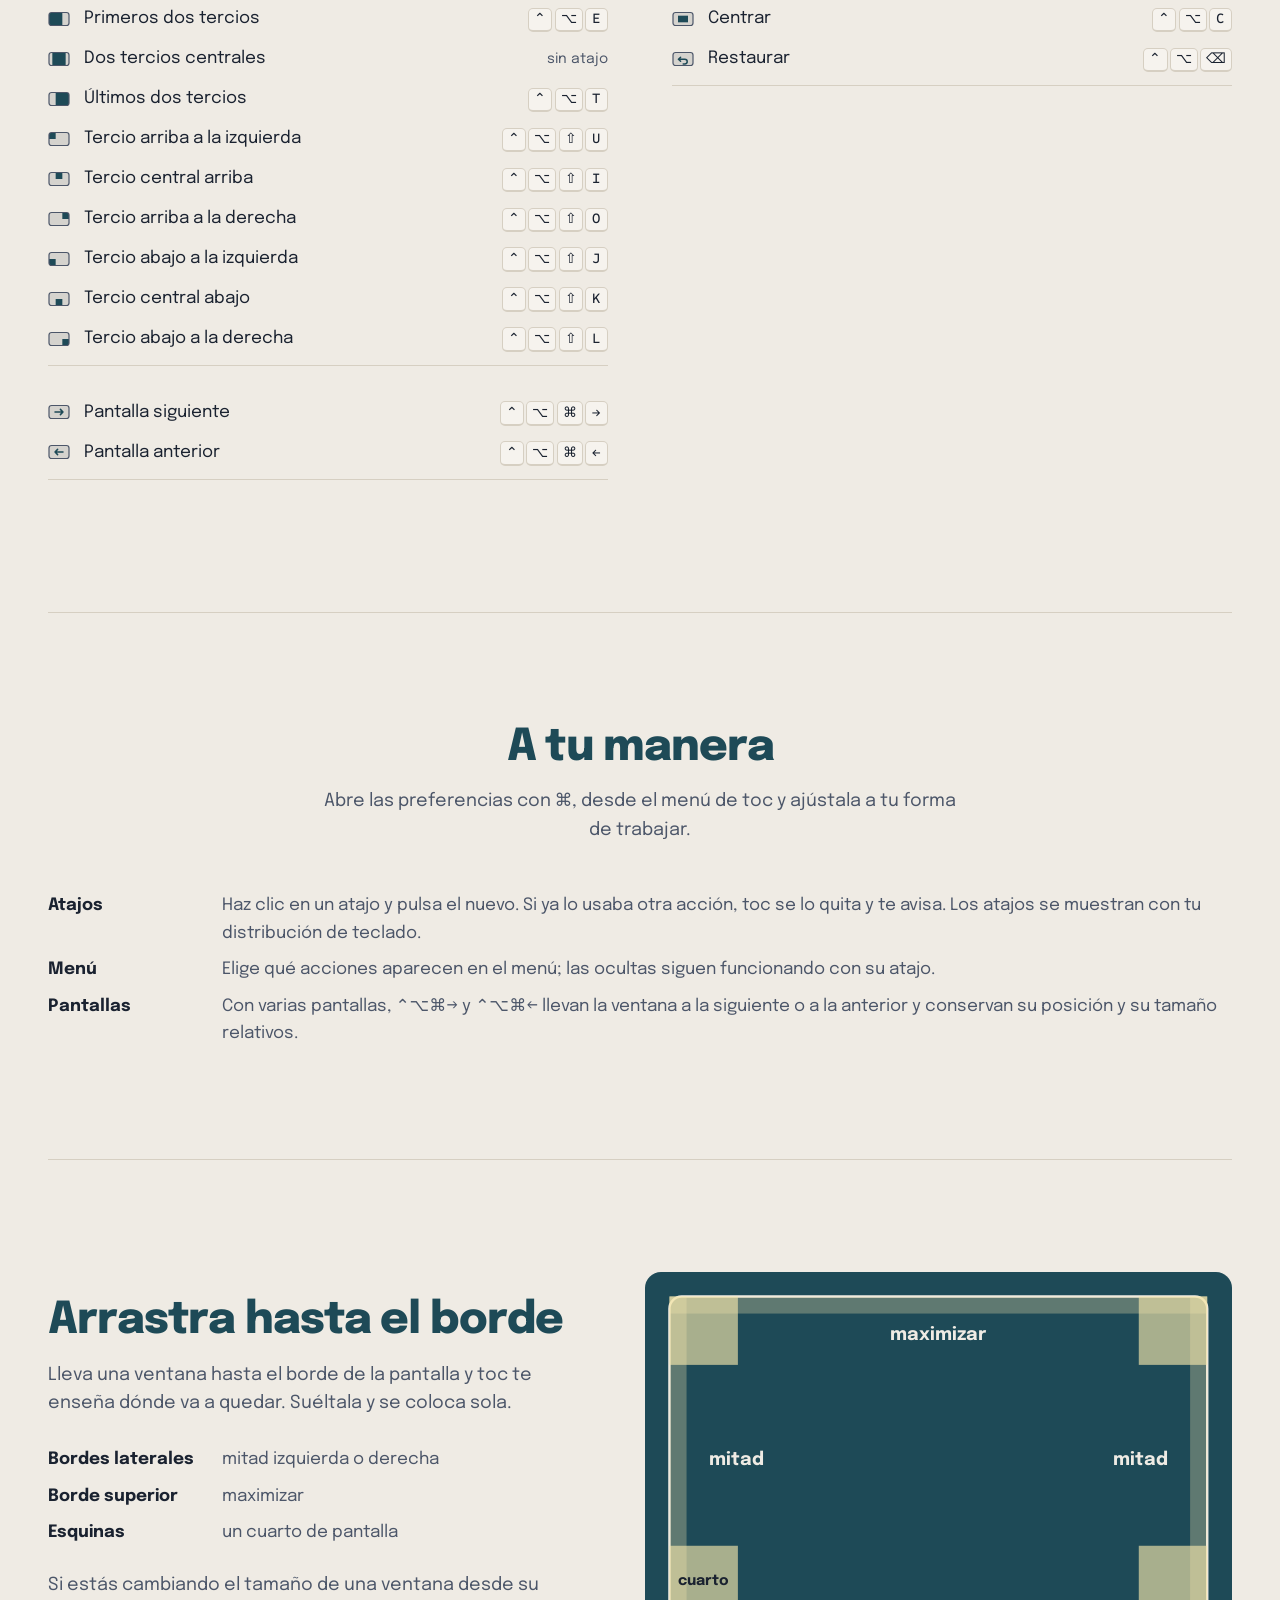
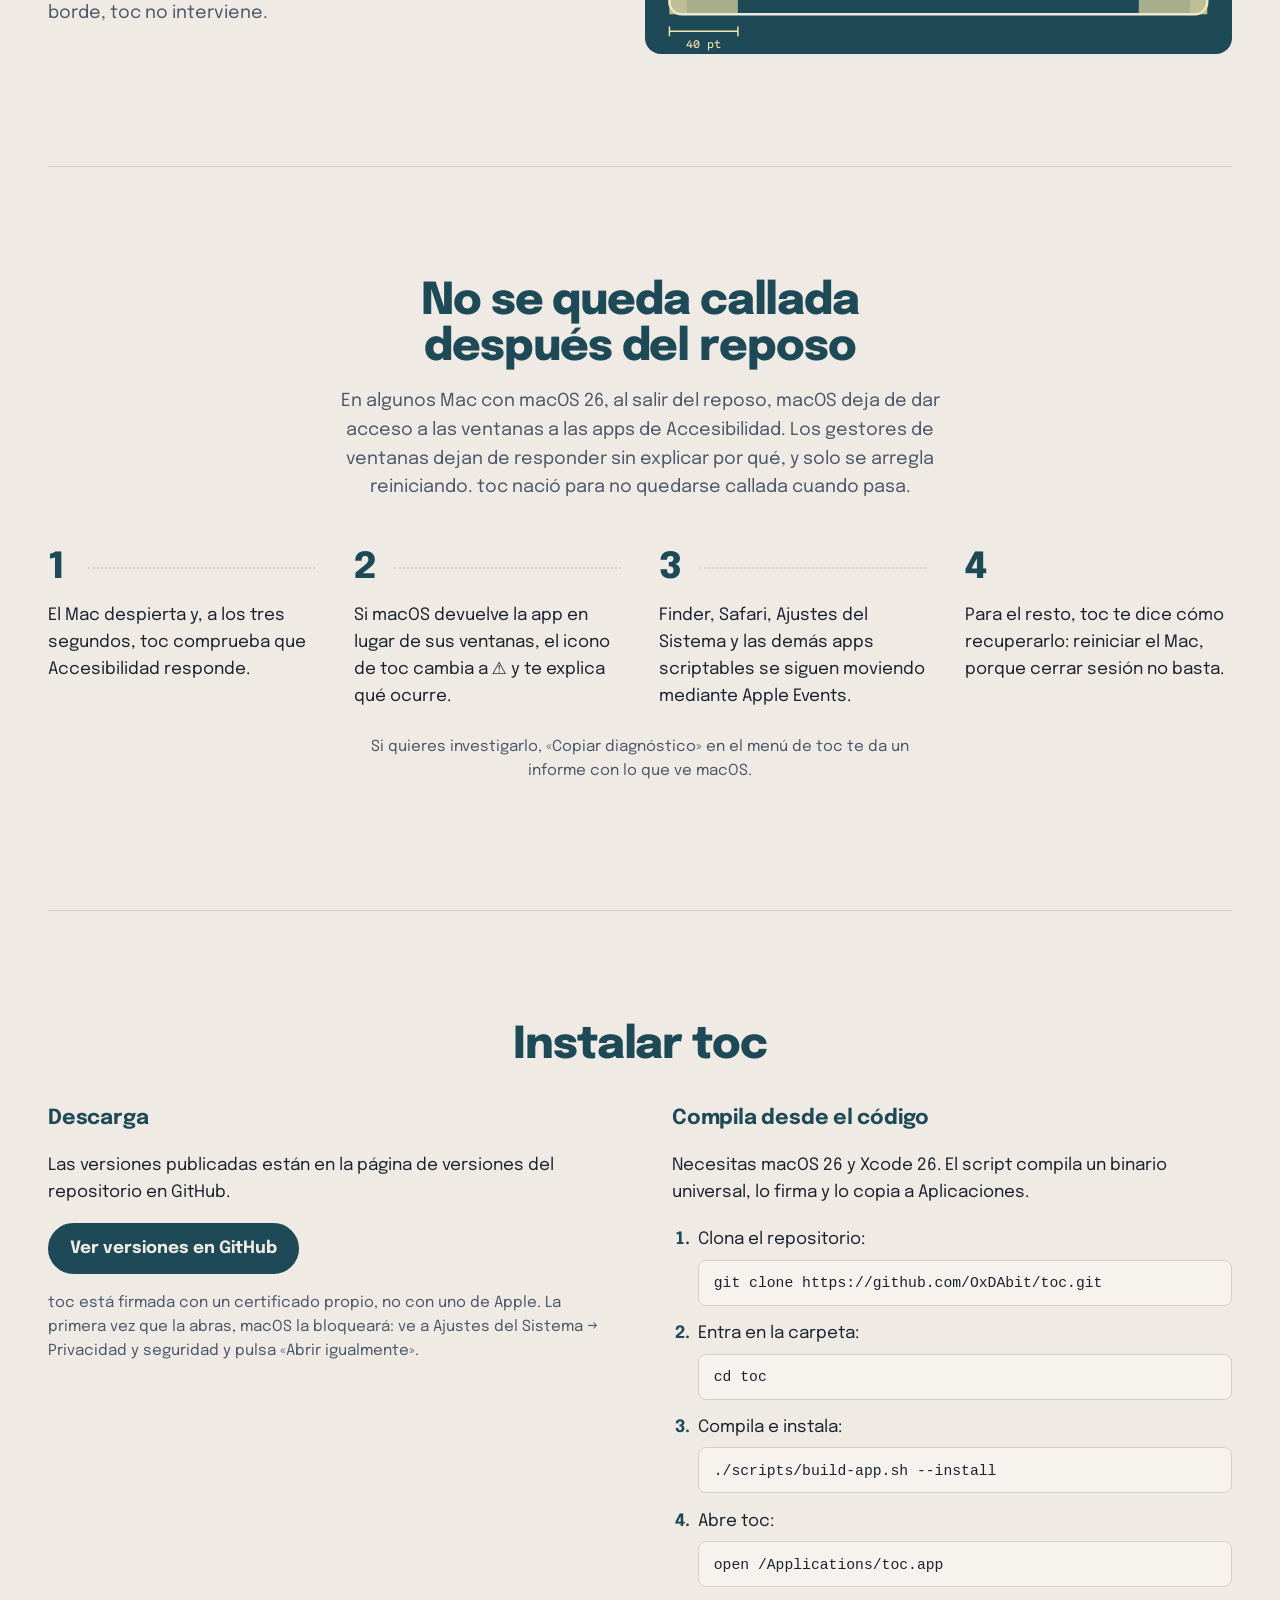
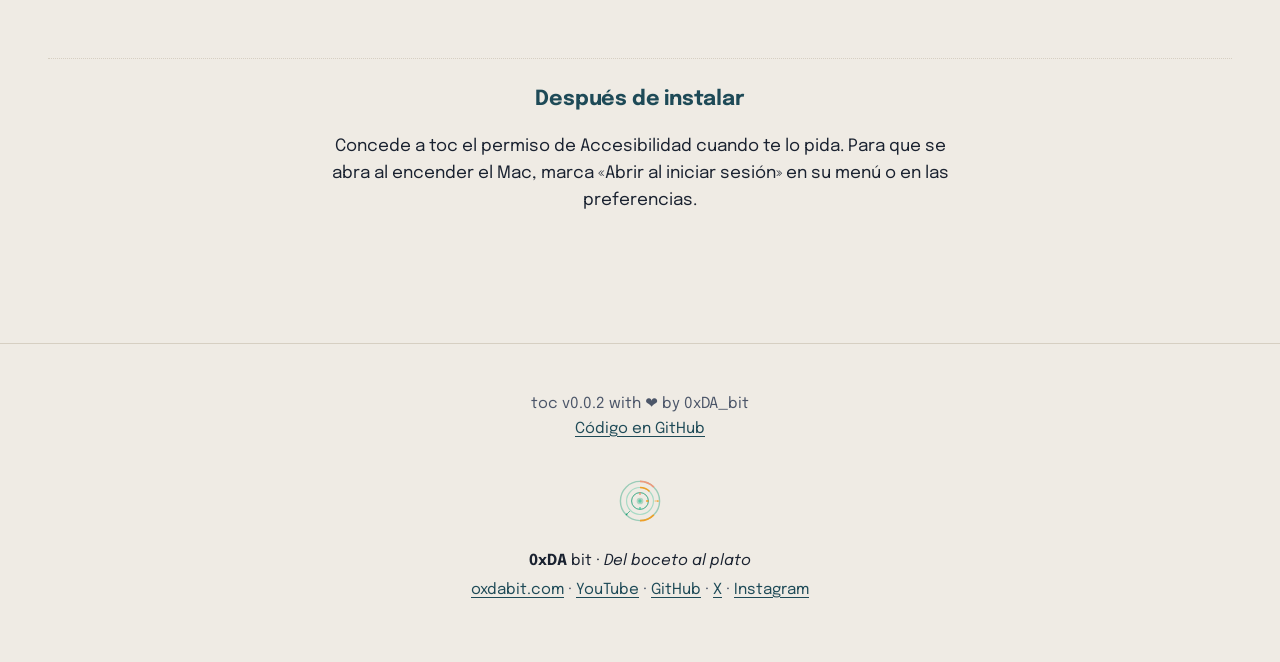
==== commit acb3d6c2: "Mantiene la navegación de la web en una sola línea Con el enlace «Preferencias», los cinco enlaces s" ====
--- a/index.html
+++ b/index.html
@@ -23,7 +23,7 @@
 <link rel="preconnect" href="https://fonts.googleapis.com">
 <link rel="preconnect" href="https://fonts.gstatic.com" crossorigin>
 <link rel="stylesheet" href="https://fonts.googleapis.com/css2?family=Epilogue:wght@400;500;700;800&family=Sometype+Mono:wght@500&display=swap">
-<link rel="stylesheet" href="assets/style.css?v=a51585be">
+<link rel="stylesheet" href="assets/style.css?v=2671727c">
 <script defer src="assets/demo.js?v=91f83004"></script>
 </head>
 <body>
--- a/assets/style.css
+++ b/assets/style.css
@@ -4,7 +4,7 @@
 Purpose:  Estilos de la web de toc. Idea: la portada en azul petróleo,
           organizada como un escritorio con ventanas en mosaico;
           el resto de la página es papel claro (u oscuro, según el sistema).
-Version:  v0.0.1
+Version:  v0.0.2
 Author:   David Alvarez Medina aka 0xDA_bit
 Created:  20/11/2026
 -------------------------------------------------------------------------------
@@ -170,7 +170,7 @@
 .nav-links {
   display: flex;
   flex-wrap: wrap;
-  gap: 0.25rem 1.5rem;
+  gap: 0.25rem clamp(0.9rem, 1.5vw, 1.5rem);
   margin: 0;
   padding: 0;
   list-style: none;
@@ -178,6 +178,7 @@
   font-size: 0.95rem;
   line-height: 1;
 }
+.nav-links li { white-space: nowrap; }
 .nav-links a { text-decoration: none; opacity: 0.85; }
 .nav-links a:hover { opacity: 1; text-decoration: underline; }
 
@@ -509,6 +510,13 @@
 
 /* ---------- Pantallas estrechas ---------- */
 
+/* Con dos columnas, el panel de navegación es estrecho: se compacta para que
+   los cinco enlaces y el selector de idioma quepan en una línea. */
+@media (min-width: 861px) and (max-width: 1060px) {
+  .nav-links { gap: 0.25rem 0.75rem; font-size: 0.84rem; }
+  .panel-nav { padding-inline: 18px; gap: 0.75rem; }
+}
+
 @media (max-width: 860px) {
   .menu { grid-template-columns: minmax(0, 1fr); }
   .hero-panels { grid-template-columns: minmax(0, 1fr); grid-template-rows: none; min-height: 0; }
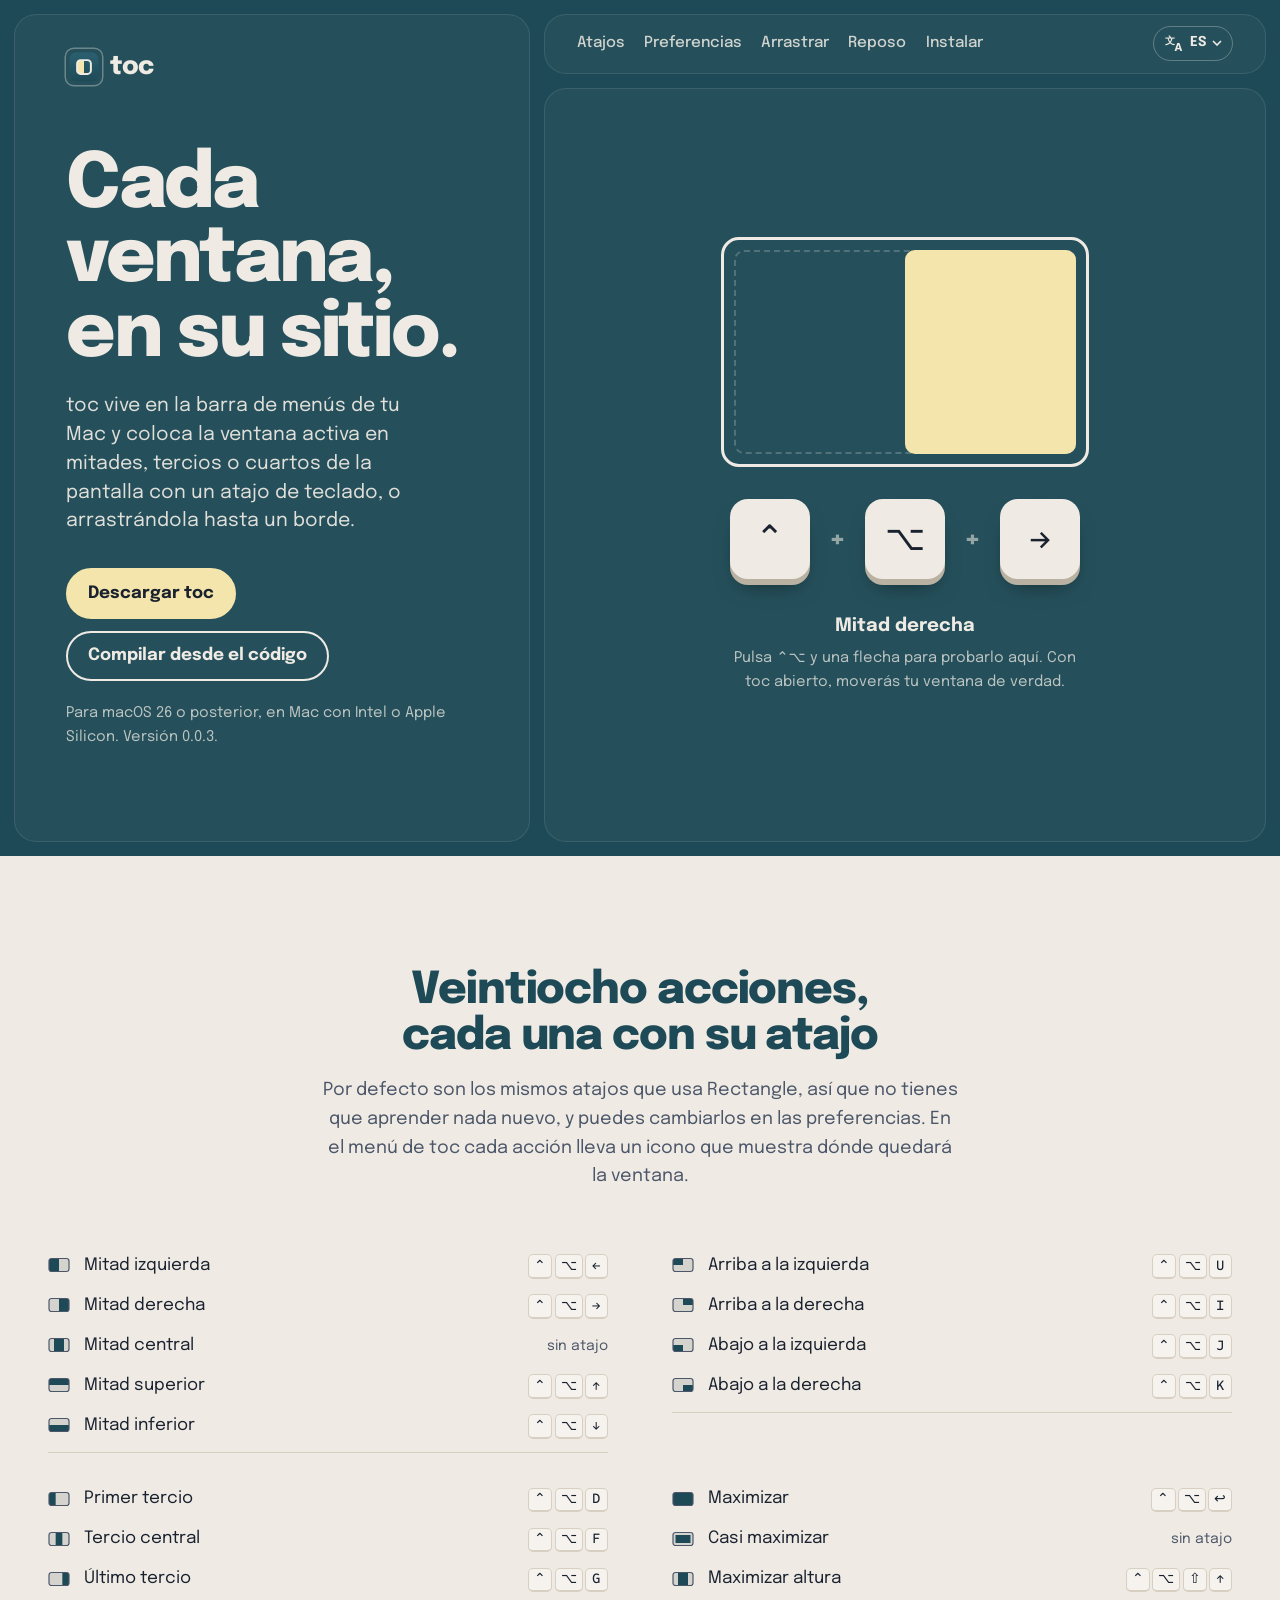
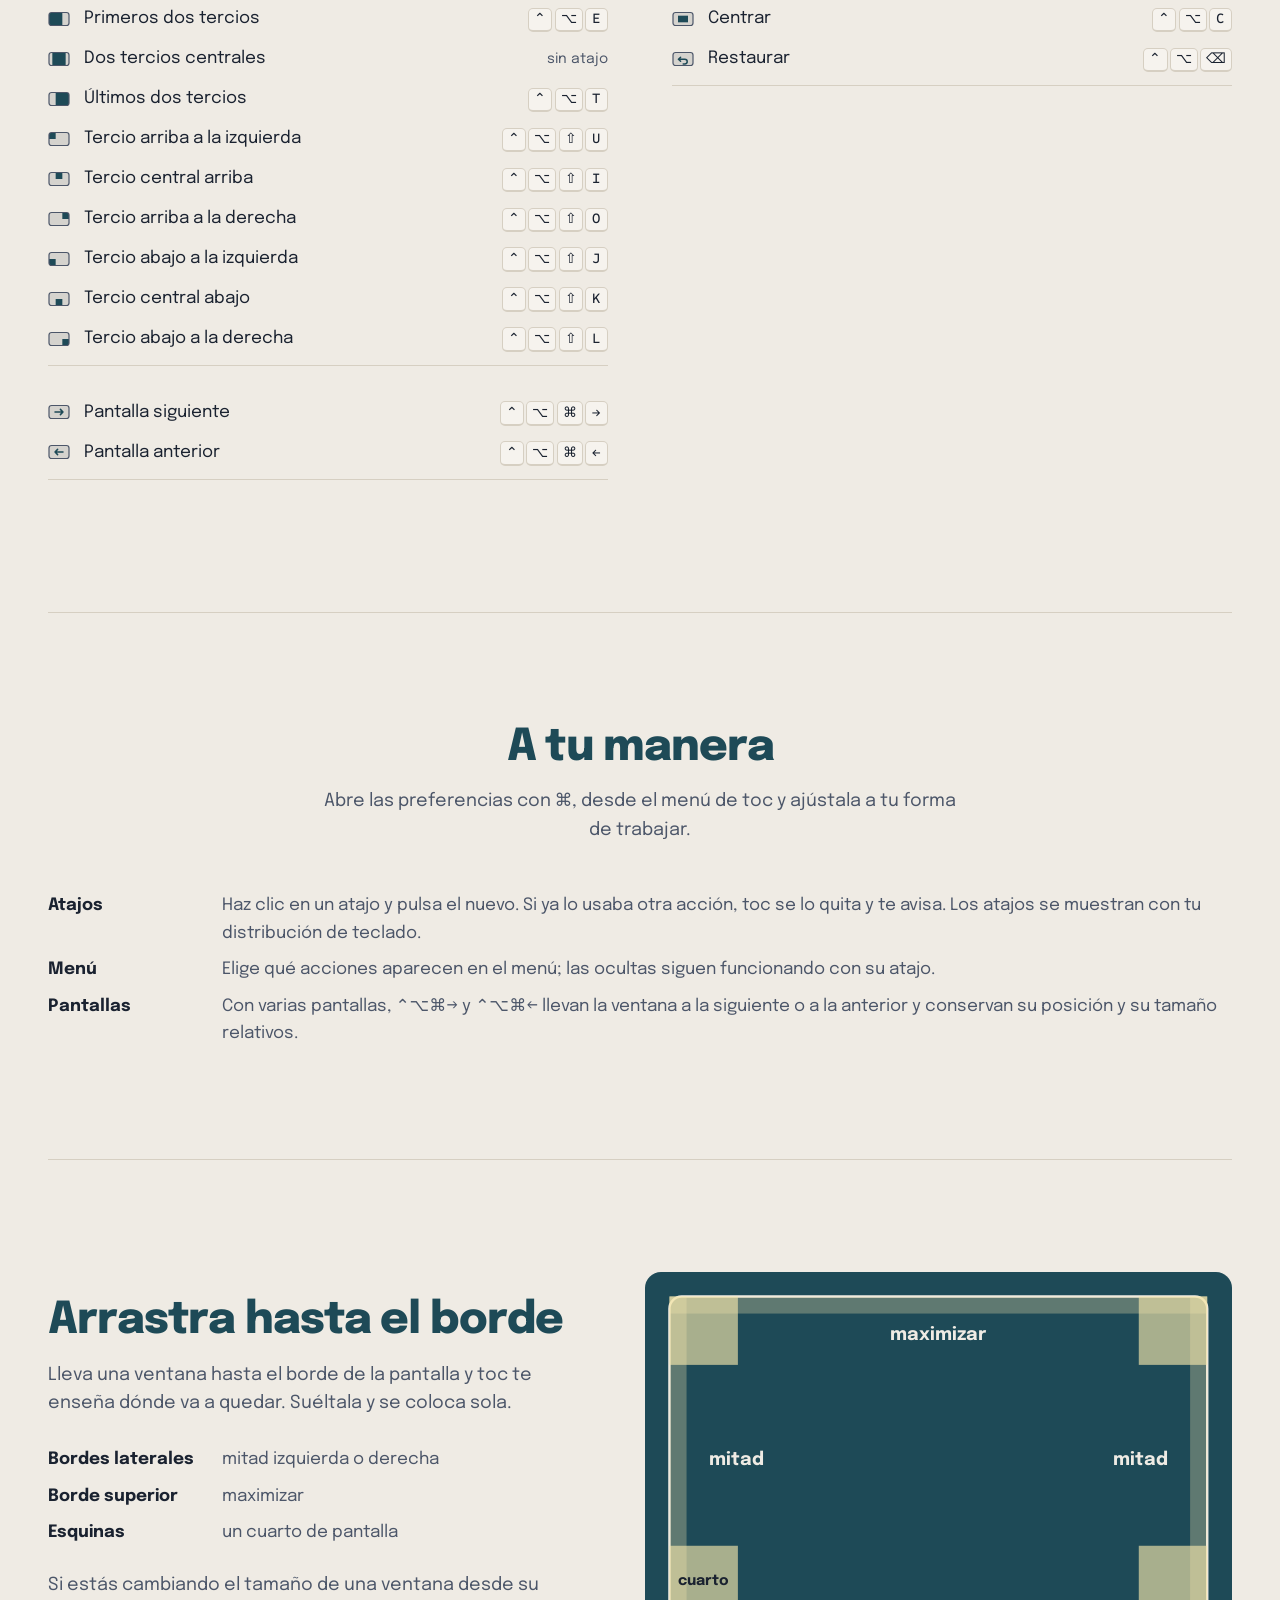
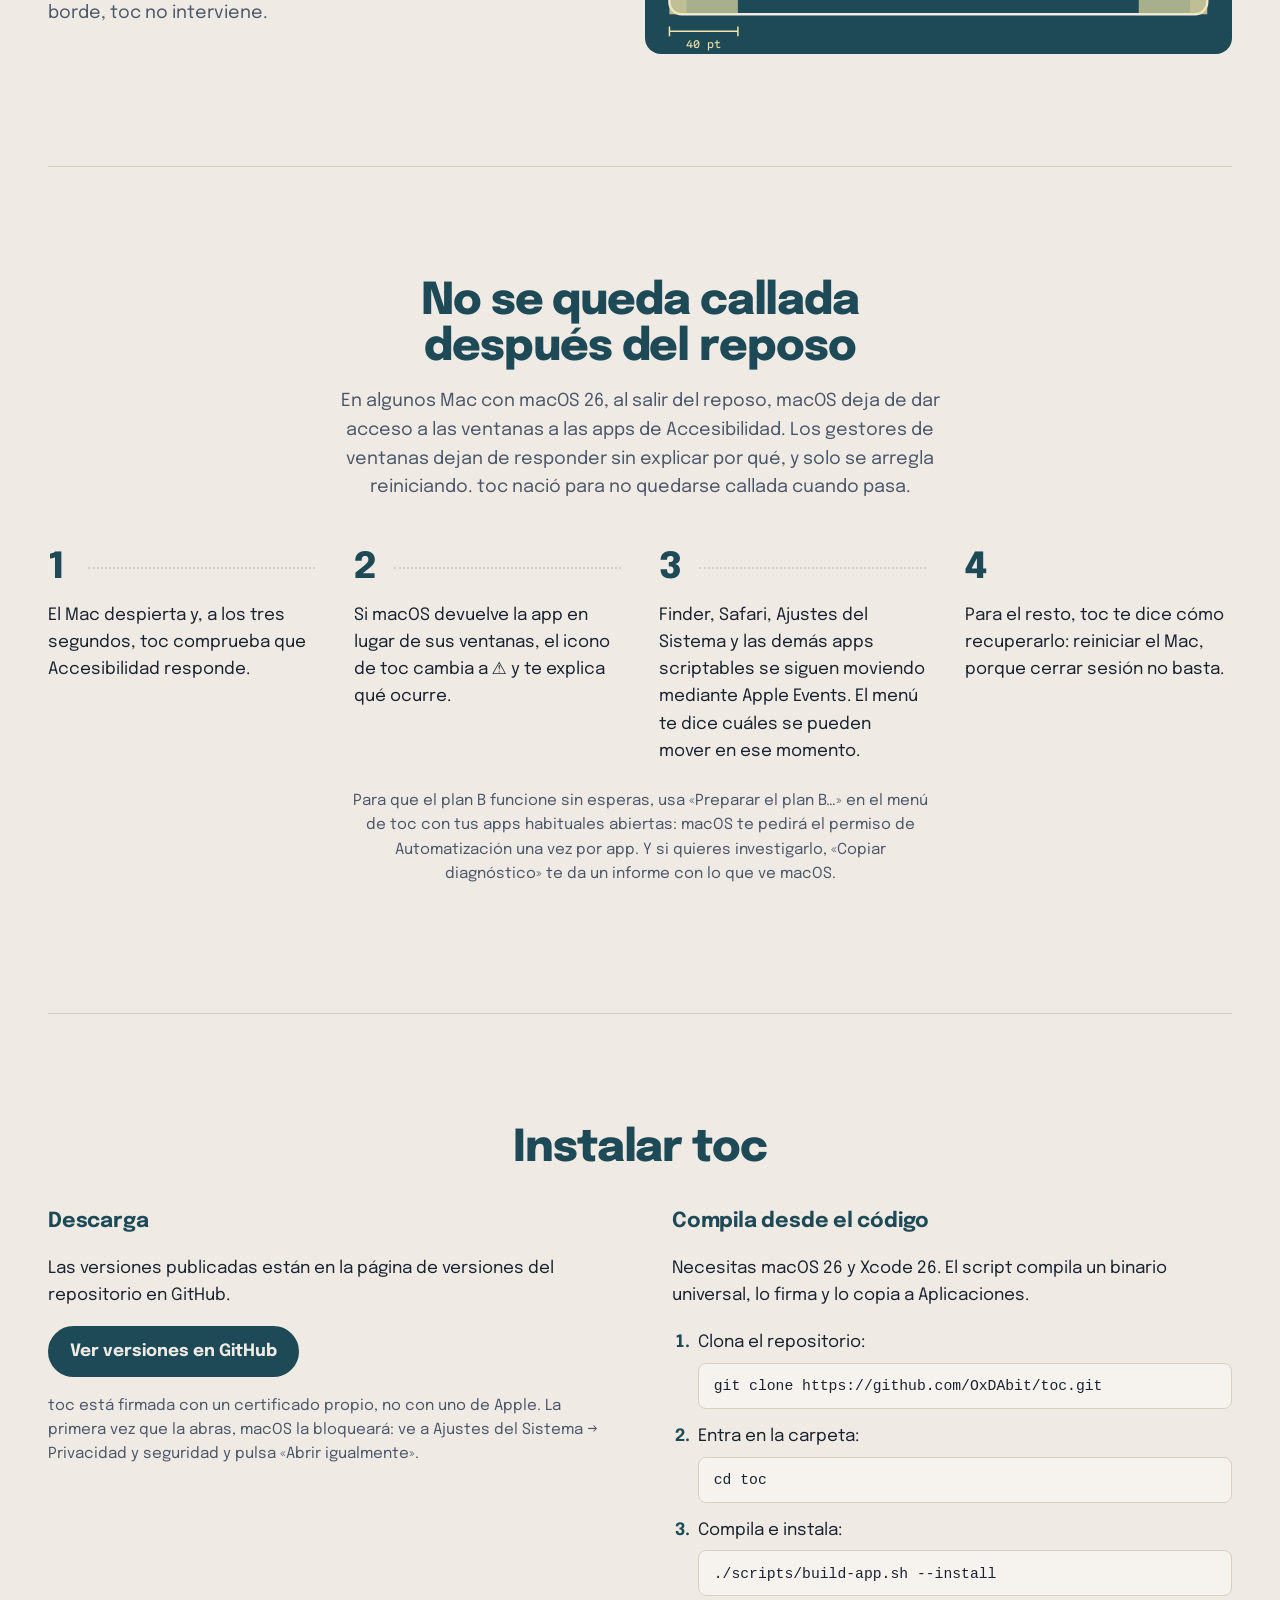
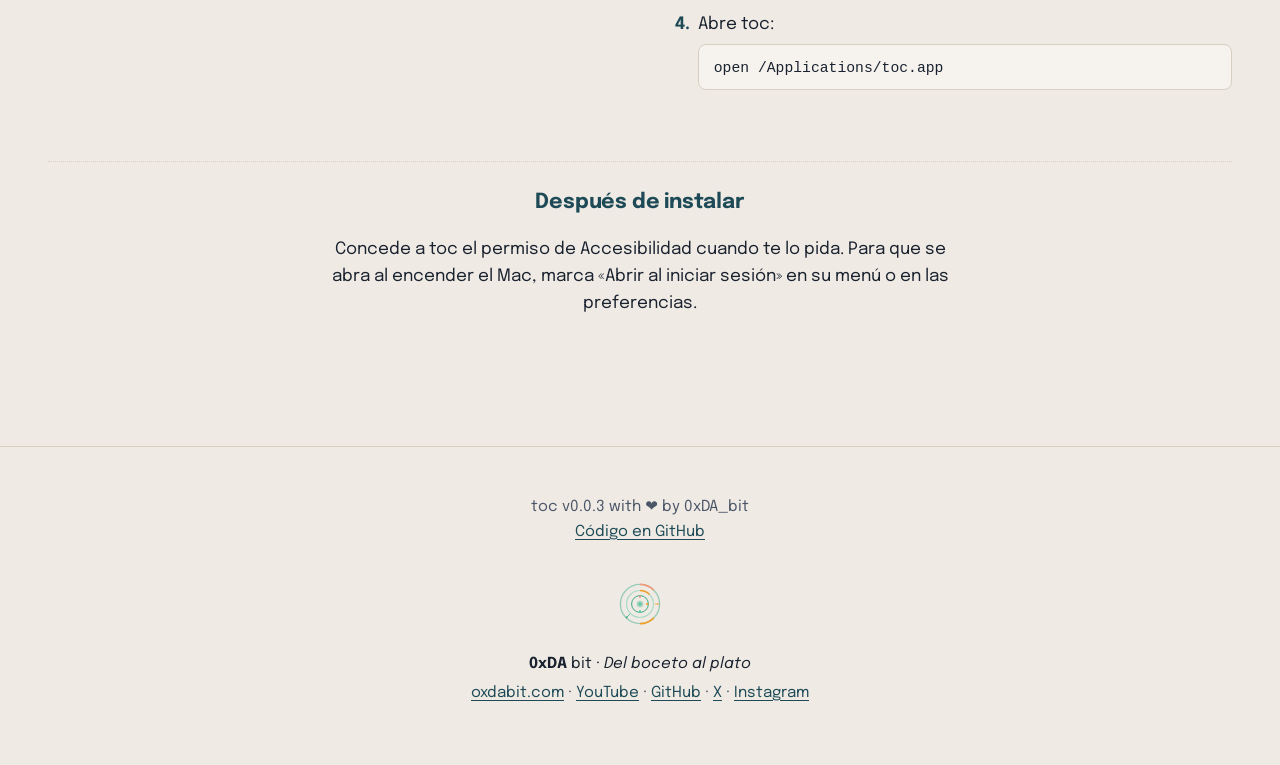
==== commit fe272ba7: "Actualiza la web a toc 0.0.3: «Preparar el plan B…» y apps que se pueden mover" ====
--- a/index.html
+++ b/index.html
@@ -4,7 +4,7 @@
 Name:     index.html
 Purpose:  Web de presentación de toc (castellano). Generada por
           tools/build.py: no se edita a mano.
-Version:  v0.0.2
+Version:  v0.0.3
 Author:   David Alvarez Medina aka 0xDA_bit
 Created:  20/11/2026
 -------------------------------------------------------------------------------
@@ -41,7 +41,7 @@
         <a class="button primary" href="https://github.com/OxDAbit/toc/releases">Descargar toc</a>
         <a class="button ghost" href="#compilar">Compilar desde el código</a>
       </p>
-      <p class="requirements">Para macOS 26 o posterior, en Mac con Intel o Apple Silicon. Versión 0.0.2.</p>
+      <p class="requirements">Para macOS 26 o posterior, en Mac con Intel o Apple Silicon. Versión 0.0.3.</p>
     </div>
       </div>
     </div>
@@ -144,8 +144,8 @@
       <h2>No se queda callada después del reposo</h2>
       <p>En algunos Mac con macOS 26, al salir del reposo, macOS deja de dar acceso a las ventanas a las apps de Accesibilidad. Los gestores de ventanas dejan de responder sin explicar por qué, y solo se arregla reiniciando. toc nació para no quedarse callada cuando pasa.</p>
     </div>
-    <ol class="steps"><li>El Mac despierta y, a los tres segundos, toc comprueba que Accesibilidad responde.</li><li>Si macOS devuelve la app en lugar de sus ventanas, el icono de toc cambia a ⚠︎ y te explica qué ocurre.</li><li>Finder, Safari, Ajustes del Sistema y las demás apps scriptables se siguen moviendo mediante Apple Events.</li><li>Para el resto, toc te dice cómo recuperarlo: reiniciar el Mac, porque cerrar sesión no basta.</li></ol>
-    <p class="note">Si quieres investigarlo, «Copiar diagnóstico» en el menú de toc te da un informe con lo que ve macOS.</p>
+    <ol class="steps"><li>El Mac despierta y, a los tres segundos, toc comprueba que Accesibilidad responde.</li><li>Si macOS devuelve la app en lugar de sus ventanas, el icono de toc cambia a ⚠︎ y te explica qué ocurre.</li><li>Finder, Safari, Ajustes del Sistema y las demás apps scriptables se siguen moviendo mediante Apple Events. El menú te dice cuáles se pueden mover en ese momento.</li><li>Para el resto, toc te dice cómo recuperarlo: reiniciar el Mac, porque cerrar sesión no basta.</li></ol>
+    <p class="note">Para que el plan B funcione sin esperas, usa «Preparar el plan B…» en el menú de toc con tus apps habituales abiertas: macOS te pedirá el permiso de Automatización una vez por app. Y si quieres investigarlo, «Copiar diagnóstico» te da un informe con lo que ve macOS.</p>
   </section>
 
   <section id="instalar" class="section">
@@ -171,7 +171,7 @@
 </main>
 
 <footer class="footer">
-  <p class="meta">toc v0.0.2 with ❤️ by 0xDA_bit<br><a href="https://github.com/OxDAbit/toc">Código en GitHub</a></p>
+  <p class="meta">toc v0.0.3 with ❤️ by 0xDA_bit<br><a href="https://github.com/OxDAbit/toc">Código en GitHub</a></p>
   <a class="brand-mark" href="https://oxdabit.com"><img src="assets/oxdabit.svg" alt="Isotipo de 0xDA bit" width="56" height="56"></a>
   <p class="brand"><b>0xDA</b> bit · <i>Del boceto al plato</i></p>
   <p class="links"><a href="https://oxdabit.com">oxdabit.com</a> · <a href="https://www.youtube.com/@0xDAbitLabs">YouTube</a> · <a href="https://github.com/OxDAbit">GitHub</a> · <a href="https://x.com/0xDA_bit">X</a> · <a href="https://www.instagram.com/oxdabitlabs/">Instagram</a></p>
